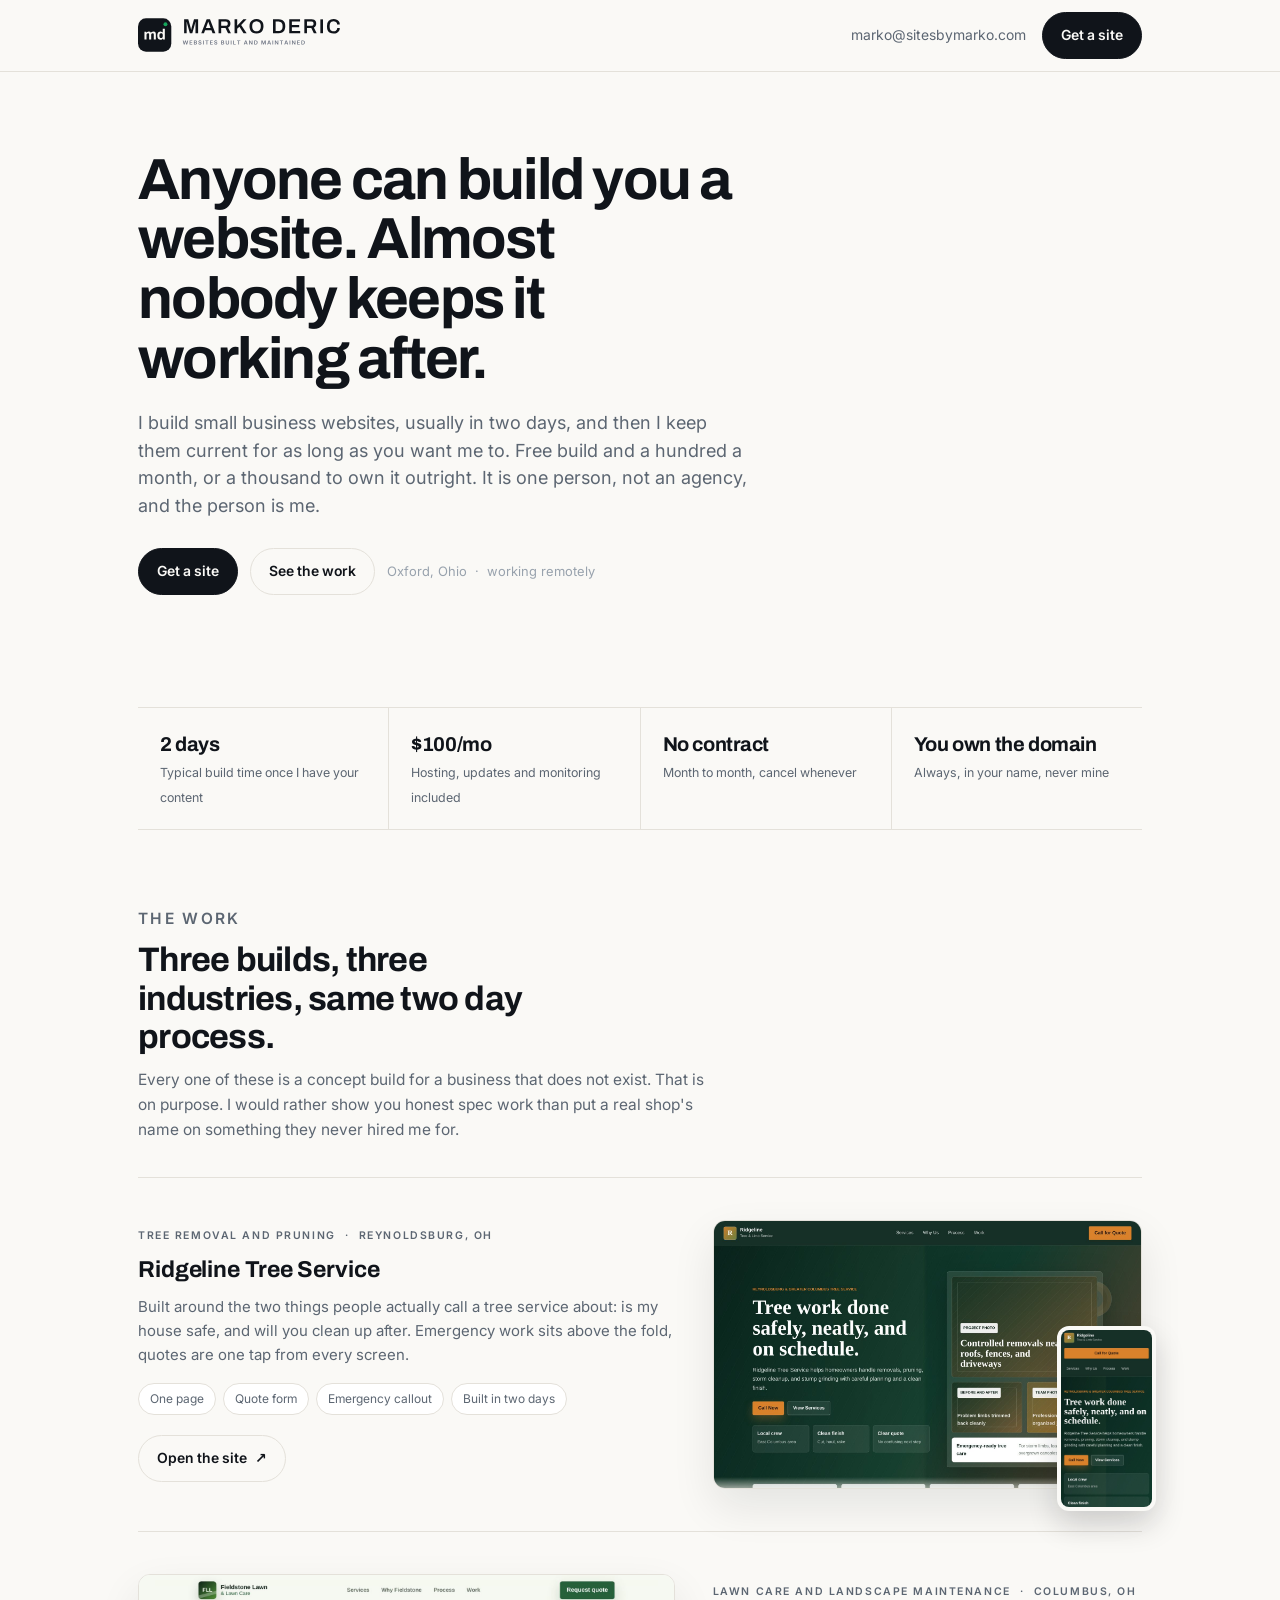
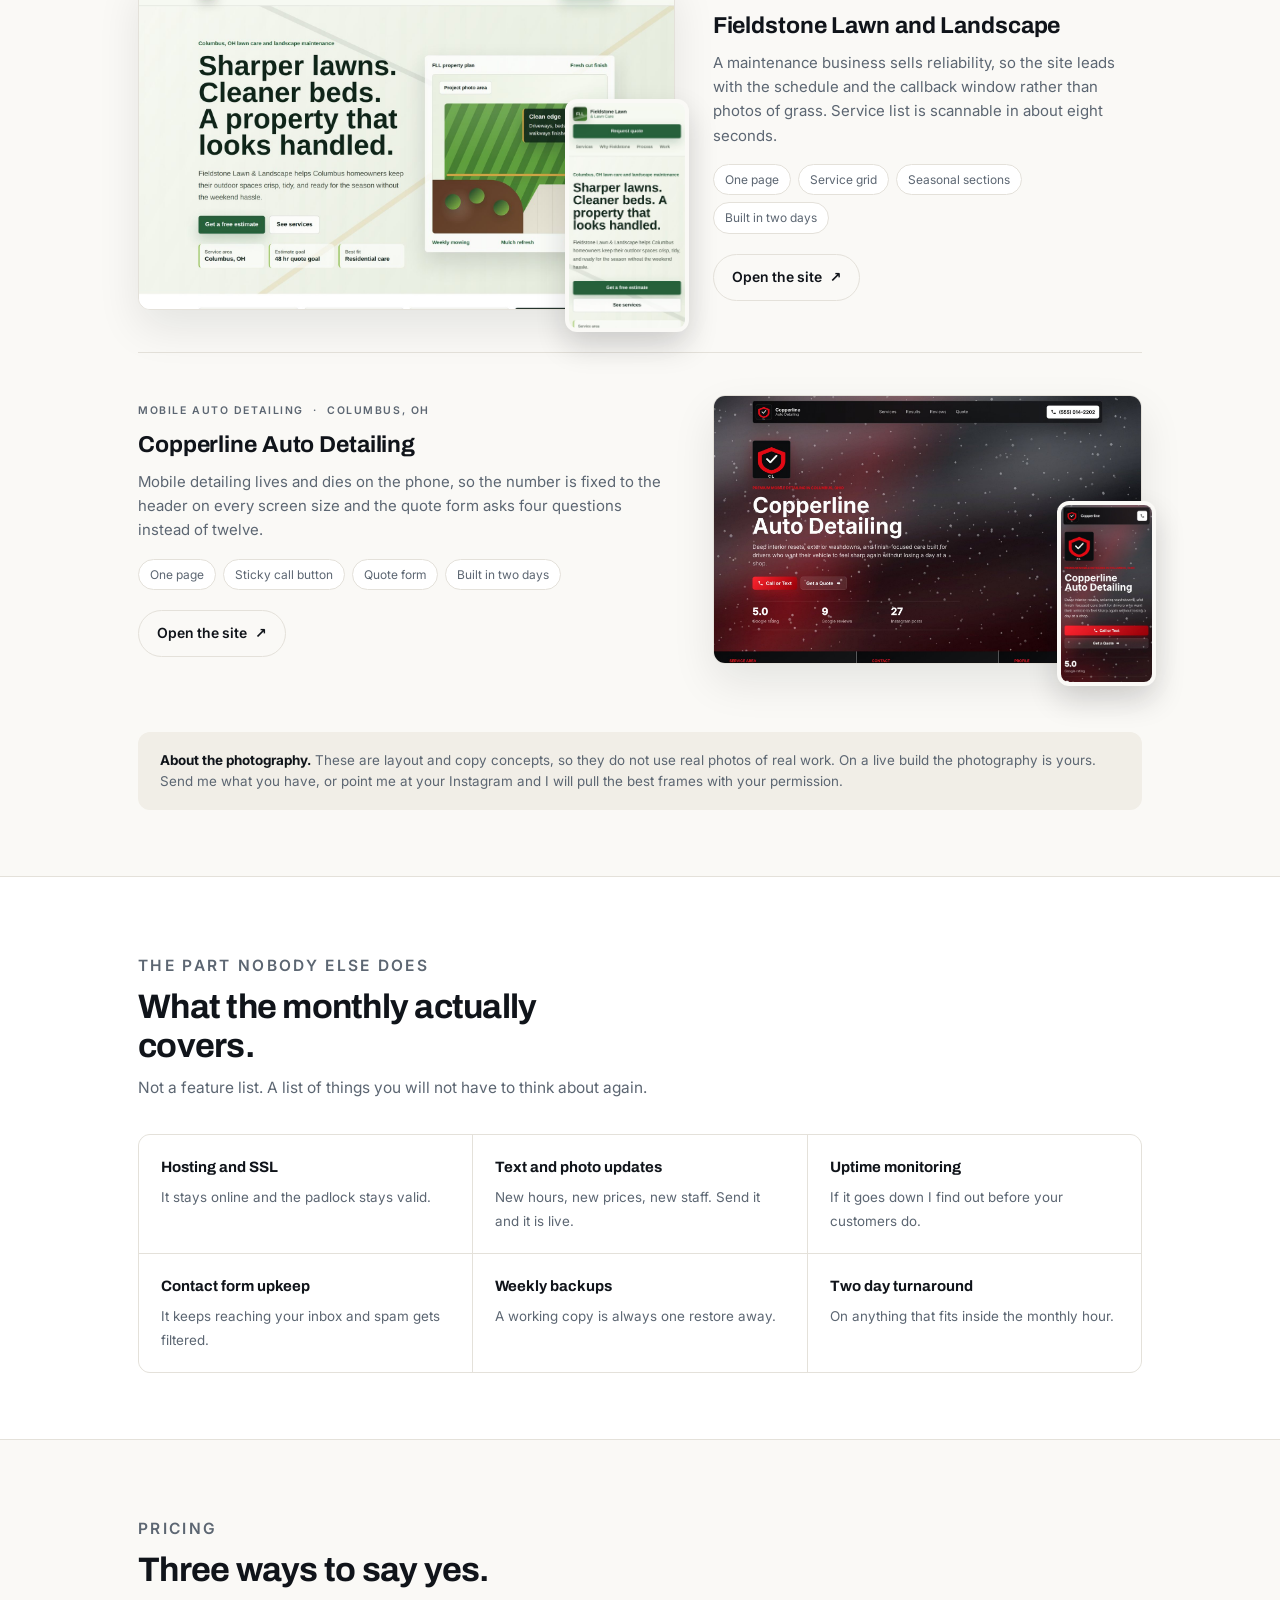
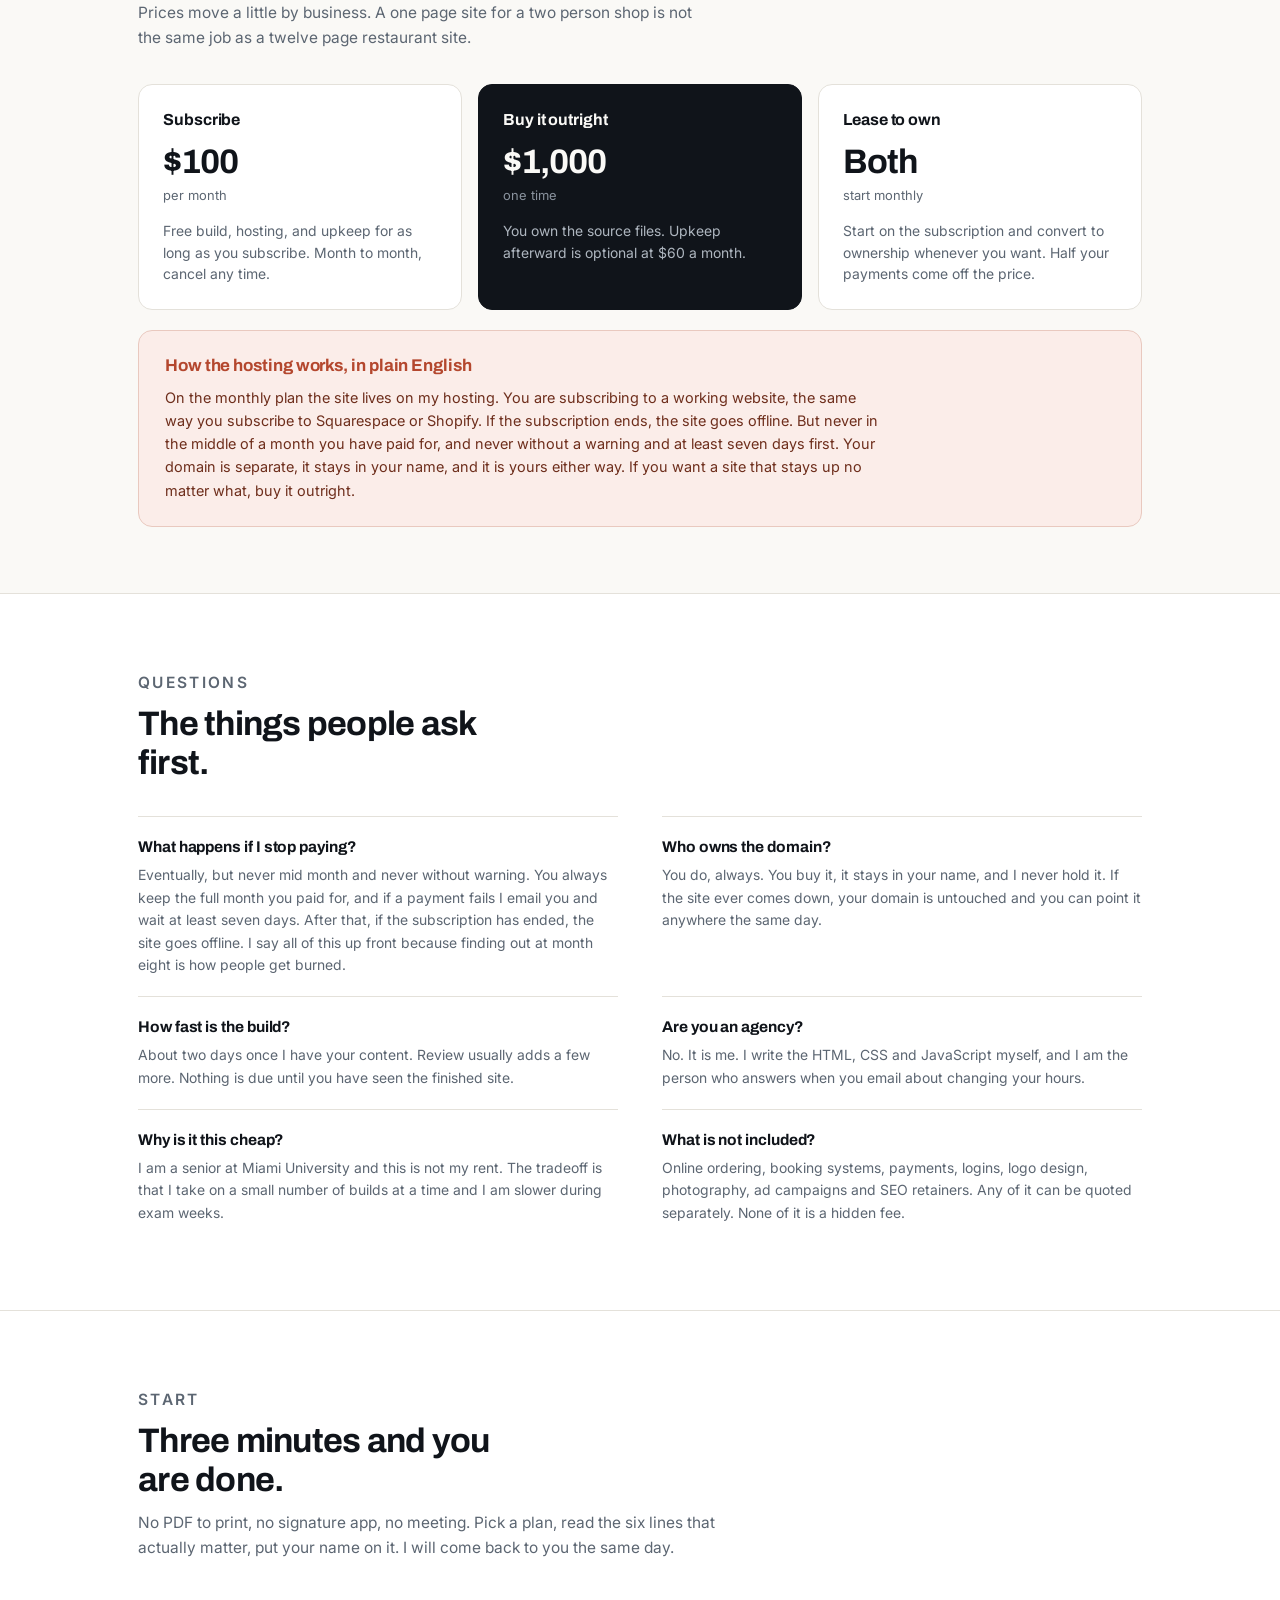
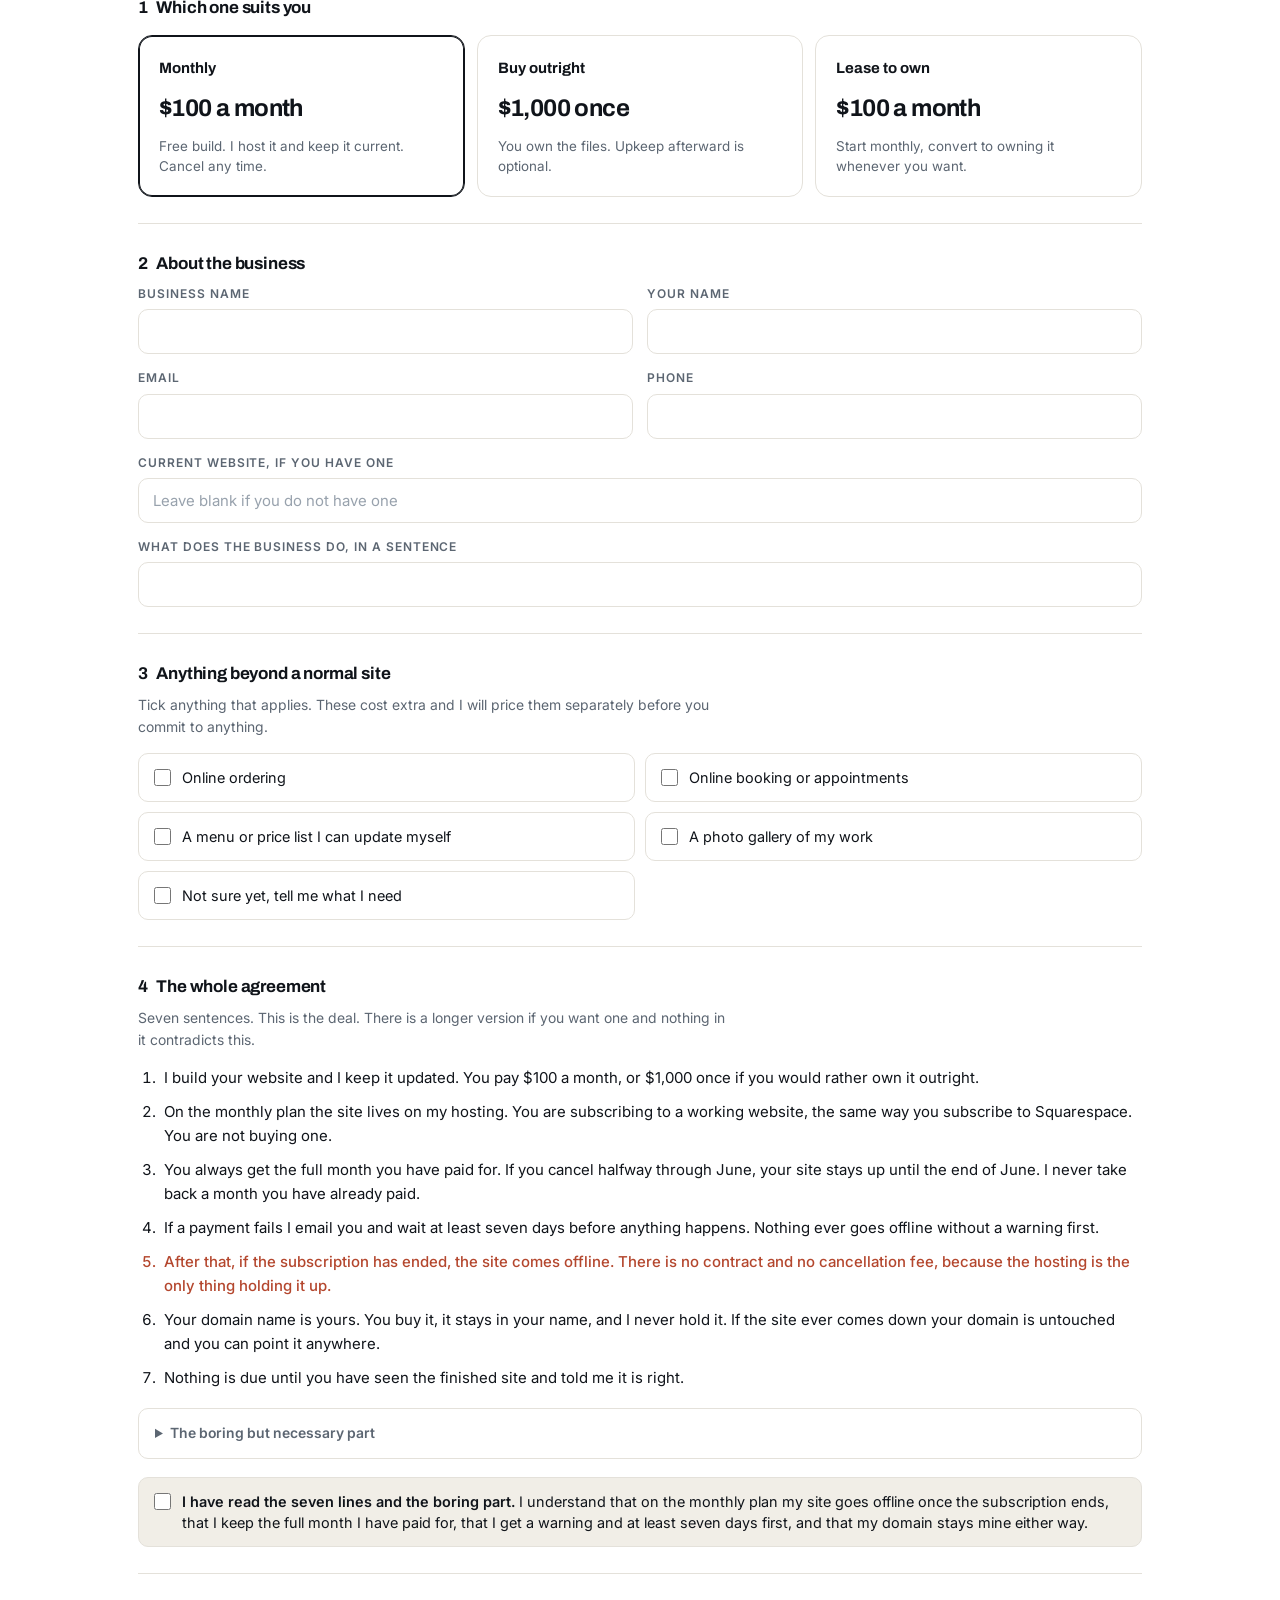
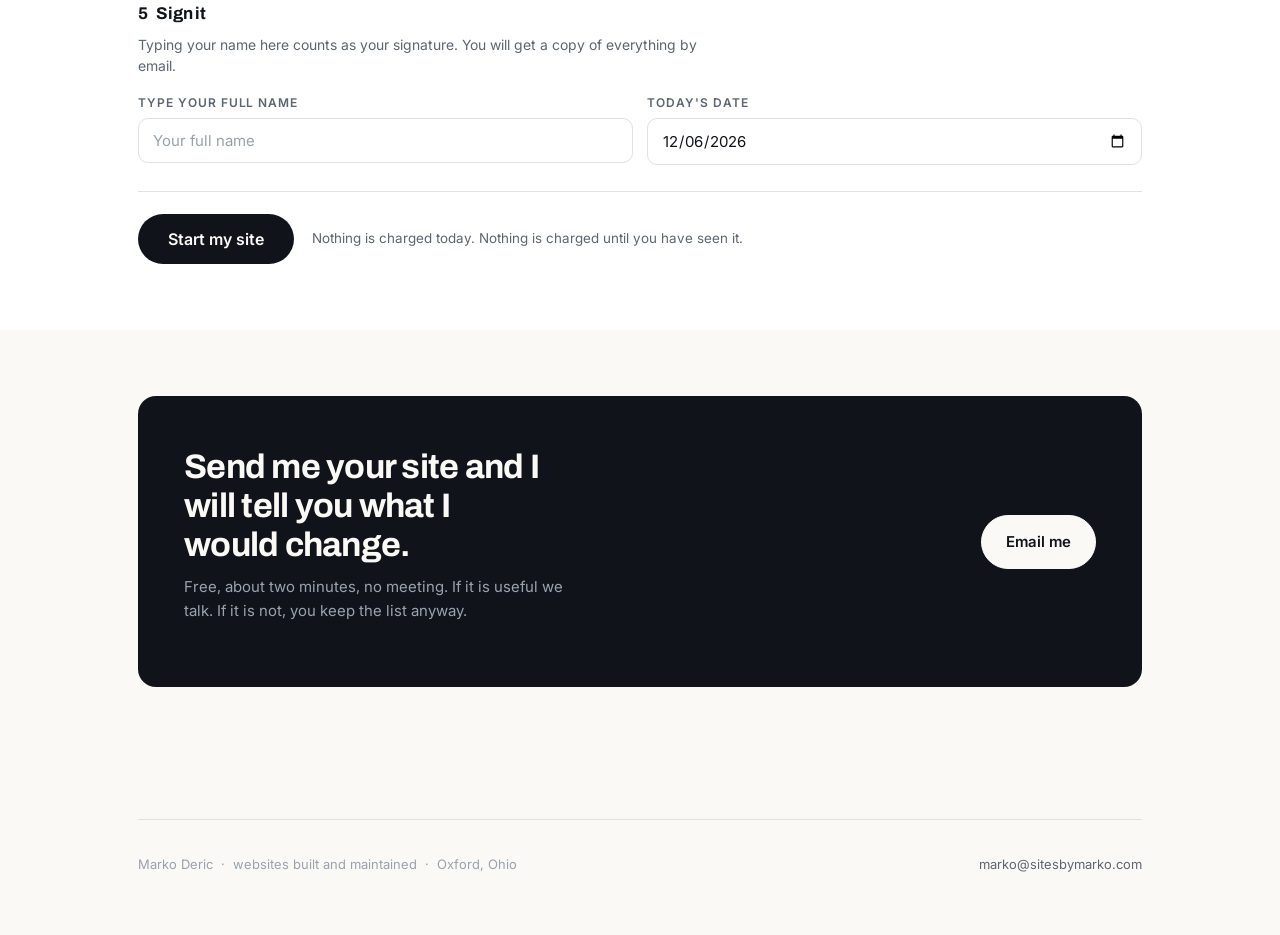
==== index.html @ a56b8050 "Initial commit: site, three portfolio builds, favicon and social tags Co-Authored-By: Claude Fable 5" ====
<!DOCTYPE html>
<html lang="en"><head><meta charset="utf-8"/>
<meta name="viewport" content="width=device-width,initial-scale=1"/>
<title>Marko Deric — small business websites, built and maintained</title>
<meta name="description" content="I build small business websites and then I keep them
current. Free build and $100 a month, or $1,000 to own it outright. Oxford, Ohio."/>
<link rel="canonical" href="https://sitesbymarko.com/"/>
<link rel="icon" href="/assets/favicon.svg" type="image/svg+xml"/>
<link rel="icon" href="/assets/favicon-32.png" type="image/png" sizes="32x32"/>
<link rel="apple-touch-icon" href="/assets/apple-touch-icon.png"/>
<meta property="og:type" content="website"/>
<meta property="og:url" content="https://sitesbymarko.com/"/>
<meta property="og:site_name" content="Marko Deric"/>
<meta property="og:title" content="Marko Deric — small business websites, built and maintained"/>
<meta property="og:description" content="I build small business websites and then I keep them current. Free build and $100 a month, or $1,000 to own it outright. Oxford, Ohio."/>
<meta property="og:image" content="https://sitesbymarko.com/assets/og-image.png"/>
<meta property="og:image:width" content="1200"/>
<meta property="og:image:height" content="630"/>
<meta name="twitter:card" content="summary_large_image"/>
<meta name="twitter:title" content="Marko Deric — small business websites, built and maintained"/>
<meta name="twitter:description" content="I build small business websites and then I keep them current. Free build and $100 a month, or $1,000 to own it outright. Oxford, Ohio."/>
<meta name="twitter:image" content="https://sitesbymarko.com/assets/og-image.png"/>
<style>
@font-face{font-family:'Archivo';font-style:normal;font-weight:400;font-display:block;src:url([data-uri]) format('woff2');}
@font-face{font-family:'Archivo';font-style:normal;font-weight:500;font-display:block;src:url([data-uri]) format('woff2');}
@font-face{font-family:'Archivo';font-style:normal;font-weight:600;font-display:block;src:url([data-uri]) format('woff2');}
@font-face{font-family:'Archivo';font-style:normal;font-weight:700;font-display:block;src:url([data-uri]) format('woff2');}
@font-face{font-family:'InterX';font-style:normal;font-weight:400;font-display:block;src:url([data-uri]) format('woff2');}
@font-face{font-family:'InterX';font-style:normal;font-weight:500;font-display:block;src:url([data-uri]) format('woff2');}
@font-face{font-family:'InterX';font-style:normal;font-weight:600;font-display:block;src:url([data-uri]) format('woff2');}
@font-face{font-family:'InterX';font-style:normal;font-weight:700;font-display:block;src:url([data-uri]) format('woff2');}
@font-face{font-family:'JBMono';font-style:normal;font-weight:400;font-display:block;src:url([data-uri]) format('woff2');}
@font-face{font-family:'JBMono';font-style:normal;font-weight:600;font-display:block;src:url([data-uri]) format('woff2');}

:root{
  --ink:#10141A; --graphite:#232A33; --slate:#5C6672; --mist:#98A2AD;
  --line:#E4E1DA; --sand:#F1EEE7; --paper:#FAF9F6; --white:#FFFFFF;
  --live:#16A75C; --live-tint:#E8F4ED; --live-deep:#0E7A43;
  --flag:#B4472E; --flag-tint:#FBEDE9;
  --r-sm:6px; --r-md:10px; --r-lg:16px;
}
*{box-sizing:border-box;}
html{-webkit-font-smoothing:antialiased;text-rendering:optimizeLegibility;}
body{margin:0;background:var(--paper);color:var(--ink);
  font-family:'InterX',system-ui,sans-serif;font-size:15px;line-height:1.62;
  font-feature-settings:'kern' 1,'liga' 1;}
h1,h2,h3,h4{font-family:'Archivo',system-ui,sans-serif;margin:0;
  letter-spacing:-0.018em;line-height:1.14;font-weight:700;}
h1{font-size:34px;} h2{font-size:22px;letter-spacing:-0.012em;}
h3{font-size:16px;letter-spacing:-0.005em;line-height:1.35;}
p{margin:0 0 12px;}
strong{font-weight:600;}
a{color:var(--ink);}
.mono{font-family:'JBMono',ui-monospace,monospace;font-variant-numeric:tabular-nums;}
.eyebrow{font-size:10.5px;font-weight:600;letter-spacing:.15em;text-transform:uppercase;
  color:var(--slate);margin:0 0 10px;}
.lede{font-size:16.5px;line-height:1.55;color:var(--slate);}
.small{font-size:13px;line-height:1.55;}
.micro{font-size:11.5px;line-height:1.5;color:var(--slate);}
.rule{height:1px;background:var(--line);border:0;margin:0;}
.dot{display:inline-block;width:7px;height:7px;border-radius:50%;background:var(--live);
  vertical-align:middle;}

body{-webkit-font-smoothing:antialiased;}
.wrap{max-width:1060px;margin:0 auto;padding:0 28px;}
header.top{position:sticky;top:0;z-index:20;background:rgba(250,249,246,.88);
  backdrop-filter:blur(10px);border-bottom:1px solid var(--line);}
header.top .wrap{display:flex;align-items:center;justify-content:space-between;
  padding-top:12px;padding-bottom:12px;gap:20px;}
header.top svg{height:44px;width:auto;display:block;}
.top-cta{display:flex;align-items:center;gap:16px;font-size:14px;}
.top-cta a.mail{color:var(--slate);text-decoration:none;}
.btn{display:inline-flex;align-items:center;gap:8px;padding:11px 18px;border-radius:999px;
  font-size:14px;font-weight:600;text-decoration:none;border:1px solid var(--ink);
  background:var(--ink);color:var(--paper);white-space:nowrap;}
.btn-ghost{background:transparent;color:var(--ink);border-color:var(--line);}
.hero{padding:78px 0 56px;}
.hero h1{font-size:clamp(34px,5.4vw,58px);line-height:1.03;letter-spacing:-0.03em;
  max-width:17ch;}
.hero .sub{font-size:18px;line-height:1.55;color:var(--slate);max-width:56ch;margin-top:20px;}
.hero .row{display:flex;gap:12px;margin-top:28px;flex-wrap:wrap;align-items:center;}
.hero .note{font-size:13px;color:var(--mist);}
.strip{display:grid;grid-template-columns:repeat(4,1fr);gap:1px;background:var(--line);
  border-top:1px solid var(--line);border-bottom:1px solid var(--line);margin-top:56px;}
.strip div{background:var(--paper);padding:20px 22px;}
.strip b{display:block;font-family:'Archivo';font-weight:700;font-size:20px;
  letter-spacing:-0.02em;}
.strip span{font-size:12.5px;color:var(--slate);}
section{padding:66px 0;}
.sec-head{margin-bottom:34px;}
.sec-head h2{font-size:clamp(24px,3.4vw,34px);letter-spacing:-0.022em;max-width:20ch;}
.sec-head p{color:var(--slate);max-width:58ch;margin-top:10px;font-size:15.5px;}
.work{display:grid;grid-template-columns:1.25fr 1fr;gap:38px;align-items:center;
  padding:42px 0;border-top:1px solid var(--line);}
.work:nth-child(even) .shots{order:2;}
.shots{position:relative;}
.shot-d{display:block;border:1px solid var(--line);border-radius:12px;overflow:hidden;
  background:var(--white);box-shadow:0 18px 44px rgba(16,20,26,.09);}
.shot-d img{display:block;width:100%;height:auto;}
.shot-m{position:absolute;right:-14px;bottom:-22px;width:23%;border-radius:12px;
  overflow:hidden;border:4px solid var(--paper);box-shadow:0 14px 30px rgba(16,20,26,.16);
  background:var(--white);}
.shot-m img{display:block;width:100%;height:auto;}
.work-body h3{font-size:23px;margin-bottom:10px;}
.work-blurb{color:var(--slate);font-size:15px;}
.tags{list-style:none;padding:0;margin:16px 0 20px;display:flex;flex-wrap:wrap;gap:7px;}
.tags li{font-size:12px;padding:5px 11px;border:1px solid var(--line);border-radius:999px;
  color:var(--slate);background:var(--white);}
.spec-note{margin-top:26px;padding:18px 22px;background:var(--sand);border-radius:12px;
  font-size:13.5px;color:var(--slate);line-height:1.55;}
.spec-note b{color:var(--ink);}
.inc{display:grid;grid-template-columns:repeat(3,1fr);gap:1px;background:var(--line);
  border:1px solid var(--line);border-radius:12px;overflow:hidden;}
.inc div{background:var(--white);padding:20px 22px;}
.inc b{display:block;font-family:'Archivo';font-weight:700;font-size:15px;margin-bottom:5px;}
.inc span{font-size:13.5px;color:var(--slate);line-height:1.5;}
.tiers{display:grid;grid-template-columns:repeat(3,1fr);gap:16px;}
.tier{border:1px solid var(--line);border-radius:14px;padding:24px;background:var(--white);}
.tier.feature{background:var(--ink);border-color:var(--ink);color:var(--paper);}
.tier h3{font-size:16px;margin-bottom:14px;}
.tier.feature h3{color:var(--paper);}
.amt{font-family:'Archivo';font-weight:700;font-size:34px;letter-spacing:-0.03em;
  line-height:1;}
.per{font-size:13px;color:var(--slate);margin:6px 0 14px;}
.tier.feature .per{color:#8A939E;}
.tier p{font-size:14px;color:var(--slate);margin:0;line-height:1.55;}
.tier.feature p{color:#AEB6BF;}
.hostbox{margin-top:20px;border:1px solid #E9C9BF;background:var(--flag-tint);
  border-radius:14px;padding:24px 26px;}
.hostbox h3{color:var(--flag);font-size:17px;margin-bottom:8px;}
.hostbox p{color:#6E2E1C;font-size:14.5px;margin:0;line-height:1.6;max-width:80ch;}
.faq{display:grid;grid-template-columns:1fr 1fr;gap:0 44px;}
.qa{padding:20px 0;border-top:1px solid var(--line);}
.qa h3{font-size:15.5px;margin-bottom:6px;}
.qa p{font-size:14px;color:var(--slate);margin:0;line-height:1.6;}
.cta{background:var(--ink);color:var(--paper);border-radius:18px;padding:52px 46px;
  display:flex;justify-content:space-between;align-items:center;gap:34px;flex-wrap:wrap;}
.cta h2{color:var(--paper);font-size:clamp(24px,3.4vw,34px);letter-spacing:-0.022em;
  max-width:18ch;}
.cta p{color:#9AA3AD;margin-top:10px;max-width:44ch;font-size:15px;}
.cta .btn{background:var(--paper);color:var(--ink);border-color:var(--paper);
  padding:14px 24px;font-size:15px;}
footer{padding:34px 0 60px;color:var(--mist);font-size:13px;
  display:flex;justify-content:space-between;gap:20px;flex-wrap:wrap;
  border-top:1px solid var(--line);margin-top:66px;}
footer a{color:var(--slate);text-decoration:none;}

.signup{max-width:none;}
.fgroup{padding:26px 0;border-top:1px solid var(--line);}
.fgroup:first-child{border-top:0;padding-top:0;}
.flabel{font-family:'Archivo';font-weight:700;font-size:17px;letter-spacing:-0.01em;
  margin-bottom:6px;}
.sublabel{font-size:14px;color:var(--slate);margin-bottom:16px;max-width:66ch;line-height:1.55;}
.plans{display:grid;grid-template-columns:repeat(3,1fr);gap:12px;margin-top:14px;}
.plan input{position:absolute;opacity:0;width:0;height:0;}
.pbox{display:block;border:1px solid var(--line);border-radius:14px;padding:20px;
  background:var(--white);cursor:pointer;height:100%;transition:border-color .12s;}
.plan:hover .pbox{border-color:var(--mist);}
.plan input:checked + .pbox{border-color:var(--ink);box-shadow:inset 0 0 0 1px var(--ink);}
.pname{display:block;font-family:'Archivo';font-weight:700;font-size:15px;margin-bottom:8px;}
.pamt{display:block;font-family:'Archivo';font-weight:700;font-size:24px;
  letter-spacing:-0.025em;margin-bottom:8px;}
.pdesc{display:block;font-size:13.5px;color:var(--slate);line-height:1.5;}
.fgrid{display:grid;grid-template-columns:1fr 1fr;gap:14px;}
.fld{display:block;}
.fld.wide{grid-column:1 / -1;}
.fld span{display:block;font-size:12px;letter-spacing:.08em;text-transform:uppercase;
  font-weight:600;color:var(--slate);margin-bottom:6px;}
.fld input{width:100%;padding:12px 14px;border:1px solid var(--line);border-radius:10px;
  font-family:'InterX';font-size:15px;background:var(--white);color:var(--ink);}
.fld input:focus{outline:2px solid var(--ink);outline-offset:-1px;}
.fld input::placeholder{color:var(--mist);}
.chks{display:grid;grid-template-columns:1fr 1fr;gap:10px;}
.chk{display:flex;gap:11px;align-items:flex-start;padding:13px 15px;border:1px solid var(--line);
  border-radius:10px;background:var(--white);cursor:pointer;font-size:14.5px;line-height:1.45;}
.chk input{margin:2px 0 0;width:17px;height:17px;accent-color:#10141A;flex:0 0 17px;}
.chk:hover{border-color:var(--mist);}
.terms{margin:0 0 18px;padding-left:22px;}
.terms li{font-size:15px;line-height:1.6;color:var(--ink);margin-bottom:10px;padding-left:4px;}
.terms li:nth-child(5){color:var(--flag);font-weight:500;}
.fine{border:1px solid var(--line);border-radius:10px;padding:0;margin-bottom:18px;
  background:var(--white);}
.fine summary{padding:13px 16px;font-size:14px;font-weight:600;cursor:pointer;color:var(--slate);}
.fine summary:hover{color:var(--ink);}
.fine ul{margin:0;padding:0 20px 16px 38px;}
.fine li{font-size:13.5px;line-height:1.55;color:var(--slate);margin-bottom:8px;}
.chk.agree{grid-column:1 / -1;background:var(--sand);border-color:var(--line);
  align-items:flex-start;font-size:14.5px;}
.chk.agree strong{font-weight:600;}
.submit-row{display:flex;align-items:center;gap:18px;flex-wrap:wrap;padding-top:22px;
  border-top:1px solid var(--line);}
.btn.big{padding:15px 30px;font-size:16px;border:0;cursor:pointer;font-family:'InterX';}
.submit-row .note{font-size:13.5px;color:var(--slate);}
.sendfail{display:none;background:var(--flag-tint);border:1px solid #F0D2C9;border-radius:16px;
  padding:26px 28px;}
.sendfail h3{font-size:20px;color:var(--flag);margin-bottom:8px;}
.sendfail p{margin:0;color:#7A3221;font-size:15px;max-width:62ch;line-height:1.6;}
.done{display:none;background:var(--live-tint);border:1px solid #CFE6DA;border-radius:16px;
  padding:34px 32px;}
.done h3{font-size:20px;color:var(--live-deep);margin-bottom:8px;}
.done p{margin:0;color:#2C5541;font-size:15px;max-width:62ch;line-height:1.6;}
@media (max-width:820px){
  .plans,.fgrid,.chks{grid-template-columns:1fr;}
}
@media (max-width:900px){
  .work{grid-template-columns:1fr;gap:30px;}
  .work:nth-child(even) .shots{order:0;}
  .inc,.tiers,.faq{grid-template-columns:1fr;}
  .strip{grid-template-columns:1fr 1fr;}
  .cta{padding:34px 26px;}
  .shot-m{width:26%;right:-6px;}
}
</style></head><body>

<header class="top"><div class="wrap">
  <svg xmlns="http://www.w3.org/2000/svg" viewBox="0 0 343.3 74" width="343.3" height="74"><g transform="translate(0,9.0)"><rect width="56" height="56" rx="13.5" fill="#10141A"/><g transform="translate(9.26,35.59)" fill="#FAF9F6"><g transform="scale(0.250000)"><g transform="translate(0.000,0) scale(0.100000,-0.100000)"><path d="M64 0V526H179L190 454H197Q214 480 237.5 499.0Q261 518 290.5 528.0Q320 538 354 538Q404 538 440.5 518.0Q477 498 497 454H504Q521 480 545.0 499.0Q569 518 600.0 528.0Q631 538 666 538Q716 538 752.5 520.0Q789 502 810.0 461.5Q831 421 831 357V0H692V332Q692 357 686.5 374.5Q681 392 671.0 402.5Q661 413 646.0 418.0Q631 423 614 423Q586 423 564.0 408.0Q542 393 529.5 367.0Q517 341 517 307V0H378V332Q378 357 372.5 374.5Q367 392 357.0 402.5Q347 413 332.5 418.0Q318 423 300 423Q273 423 250.5 408.0Q228 393 215.5 367.0Q203 341 203 307V0Z"/></g><g transform="translate(89.100,0) scale(0.100000,-0.100000)"><path d="M250 -12Q185 -12 137.5 17.5Q90 47 64.0 108.0Q38 169 38 264Q38 359 64.5 419.5Q91 480 137.5 509.0Q184 538 245 538Q279 538 308.5 530.5Q338 523 360.5 507.0Q383 491 399 468H405V723H544V0H430L419 71H412Q386 29 344.0 8.5Q302 -12 250 -12ZM294 102Q333 102 357.5 120.0Q382 138 394.0 172.0Q406 206 406 253V271Q406 306 399.5 335.0Q393 364 379.0 383.5Q365 403 344.0 413.5Q323 424 294 424Q252 424 227.0 407.5Q202 391 191.0 357.5Q180 324 180 274V251Q180 201 191.0 168.0Q202 135 227.0 118.5Q252 102 294 102Z"/></g></g></g><circle cx="46.2" cy="9.8" r="3.3" fill="#16A75C"/></g><g transform="translate(75,34)" fill="#10141A"><g transform="scale(0.340000)"><g transform="translate(0.000,0) scale(0.100000,-0.100000)"><path d="M76 0V686H281L389 304Q395 284 401.0 259.0Q407 234 412.5 211.0Q418 188 421 171H429Q431 186 435.0 208.0Q439 230 444.5 255.5Q450 281 457 305L565 686H768V0H638V347Q638 393 639.0 439.0Q640 485 641.5 518.0Q643 551 643 557H635Q633 548 625.0 518.0Q617 488 608.0 453.0Q599 418 592 393L479 0H359L246 392Q240 413 232.5 442.5Q225 472 217.5 503.0Q210 534 204 557H196Q197 530 198.0 492.5Q199 455 200.0 416.5Q201 378 201 347V0Z"/></g><g transform="translate(91.900,0) scale(0.100000,-0.100000)"><path d="M5 0 272 686H436L704 0H563L508 146H194L139 0ZM235 256H466L397 442Q393 452 387.5 467.5Q382 483 376.0 501.5Q370 520 364.0 539.0Q358 558 353 573H348Q342 553 333.5 527.0Q325 501 317.0 478.0Q309 455 304 442Z"/></g><g transform="translate(170.300,0) scale(0.100000,-0.100000)"><path d="M76 0V686H437Q513 686 563.0 660.0Q613 634 638.0 586.0Q663 538 663 473Q663 406 633.0 354.5Q603 303 545 277L687 0H545L419 255H206V0ZM206 364H427Q477 364 504.0 393.0Q531 422 531 473Q531 506 519.0 528.5Q507 551 484.0 563.0Q461 575 427 575H206Z"/></g><g transform="translate(249.500,0) scale(0.100000,-0.100000)"><path d="M76 0V686H206V368L510 686H669L403 408L674 0H520L315 317L206 221V0Z"/></g><g transform="translate(326.500,0) scale(0.100000,-0.100000)"><path d="M391 -12Q284 -12 206.0 26.5Q128 65 86.5 144.0Q45 223 45 343Q45 464 86.5 542.5Q128 621 206.0 659.5Q284 698 391 698Q499 698 576.5 659.5Q654 621 695.5 542.5Q737 464 737 343Q737 223 695.5 144.0Q654 65 576.5 26.5Q499 -12 391 -12ZM391 98Q443 98 482.5 113.0Q522 128 549.0 157.5Q576 187 590.0 230.5Q604 274 604 331V353Q604 411 590.0 455.0Q576 499 549.0 528.5Q522 558 482.5 573.0Q443 588 391 588Q339 588 299.5 573.0Q260 558 233.0 528.5Q206 499 192.5 455.0Q179 411 179 353V331Q179 274 192.5 230.5Q206 187 233.0 157.5Q260 128 299.5 113.0Q339 98 391 98Z"/></g><g transform="translate(439.700,0) scale(0.100000,-0.100000)"><path d="M76 0V686H351Q455 686 529.0 649.0Q603 612 643.0 536.5Q683 461 683 343Q683 226 643.0 150.0Q603 74 529.0 37.0Q455 0 351 0ZM206 111H351Q399 111 436.0 125.0Q473 139 498.0 166.5Q523 194 536.0 235.5Q549 277 549 332V353Q549 409 536.0 450.5Q523 492 498.0 519.5Q473 547 436.0 561.0Q399 575 351 575H206Z"/></g><g transform="translate(520.000,0) scale(0.100000,-0.100000)"><path d="M76 0V686H611V575H206V406H567V295H206V111H617V0Z"/></g><g transform="translate(594.700,0) scale(0.100000,-0.100000)"><path d="M76 0V686H437Q513 686 563.0 660.0Q613 634 638.0 586.0Q663 538 663 473Q663 406 633.0 354.5Q603 303 545 277L687 0H545L419 255H206V0ZM206 364H427Q477 364 504.0 393.0Q531 422 531 473Q531 506 519.0 528.5Q507 551 484.0 563.0Q461 575 427 575H206Z"/></g><g transform="translate(673.900,0) scale(0.100000,-0.100000)"><path d="M76 0V686H206V0Z"/></g><g transform="translate(709.600,0) scale(0.100000,-0.100000)"><path d="M378 -12Q273 -12 198.5 25.0Q124 62 84.5 140.5Q45 219 45 343Q45 524 133.0 611.0Q221 698 378 698Q463 698 531.5 669.0Q600 640 640.5 581.5Q681 523 681 433H548Q548 483 526.5 517.5Q505 552 467.0 570.0Q429 588 380 588Q312 588 267.0 561.5Q222 535 200.5 483.0Q179 431 179 354V332Q179 254 200.5 202.0Q222 150 266.5 124.0Q311 98 380 98Q432 98 471.0 115.5Q510 133 531.5 167.5Q553 202 553 252H681Q681 162 641.0 103.5Q601 45 532.5 16.5Q464 -12 378 -12Z"/></g></g></g><g transform="translate(75,53)" fill="#6B7280"><g transform="scale(0.095000)"><g transform="translate(0.000,0) scale(0.048828,-0.048828)"><path d="M448 0 46 1490H332L526 696Q546 610 563.5 516.0Q581 422 598.0 327.0Q615 232 630 141H586Q603 232 620.0 327.0Q637 422 656.0 516.0Q675 610 696 696L899 1490H1182L1383 696Q1404 610 1423.0 516.0Q1442 422 1459.5 327.0Q1477 232 1494 141H1448Q1465 232 1481.0 327.0Q1497 422 1515.5 516.0Q1534 610 1553 696L1747 1490H2035L1631 0H1326L1108 827Q1079 940 1056.0 1071.5Q1033 1203 1007 1352H1072Q1044 1208 1023.5 1078.5Q1003 949 972 827L754 0Z"/></g><g transform="translate(117.062,0) scale(0.048828,-0.048828)"><path d="M147 0V1490H1122V1265H414V864H1070V642H414V225H1126V0Z"/></g><g transform="translate(193.012,0) scale(0.048828,-0.048828)"><path d="M147 0V1490H718Q879 1490 986.0 1439.5Q1093 1389 1146.5 1301.5Q1200 1214 1200 1103Q1200 1013 1165.5 948.5Q1131 884 1072.5 843.5Q1014 803 940 785V771Q1021 767 1093.5 723.0Q1166 679 1212.0 599.0Q1258 519 1258 407Q1258 291 1202.0 198.5Q1146 106 1033.0 53.0Q920 0 748 0ZM413 222H708Q854 222 920.5 279.0Q987 336 987 426Q987 494 954.0 547.0Q921 600 860.5 630.5Q800 661 716 661H413ZM413 855H687Q758 855 814.0 881.0Q870 907 902.0 955.0Q934 1003 934 1069Q934 1156 872.5 1212.5Q811 1269 692 1269H413Z"/></g><g transform="translate(274.234,0) scale(0.048828,-0.048828)"><path d="M672 -23Q498 -23 369.5 31.5Q241 86 169.5 190.5Q98 295 93 444H355Q361 364 403.0 311.0Q445 258 514.5 231.5Q584 205 670 205Q759 205 826.5 231.5Q894 258 932.5 306.5Q971 355 971 419Q971 477 938.0 515.0Q905 553 844.0 579.5Q783 606 700 627L532 670Q342 718 237.0 815.5Q132 913 132 1071Q132 1203 203.0 1302.0Q274 1401 397.0 1455.5Q520 1510 677 1510Q837 1510 957.0 1455.0Q1077 1400 1144.5 1302.0Q1212 1204 1215 1077H957Q947 1175 871.0 1229.5Q795 1284 673 1284Q590 1284 528.5 1258.5Q467 1233 434.5 1188.5Q402 1144 402 1087Q402 1025 439.0 985.5Q476 946 534.5 922.0Q593 898 657 882L798 846Q884 826 963.0 792.0Q1042 758 1104.0 707.5Q1166 657 1201.5 586.0Q1237 515 1237 420Q1237 288 1170.0 188.0Q1103 88 976.5 32.5Q850 -23 672 -23Z"/></g><g transform="translate(354.676,0) scale(0.048828,-0.048828)"><path d="M414 1490V0H147V1490Z"/></g><g transform="translate(397.520,0) scale(0.048828,-0.048828)"><path d="M79 1265V1490H1266V1265H806V0H540V1265Z"/></g><g transform="translate(478.693,0) scale(0.048828,-0.048828)"><path d="M147 0V1490H1122V1265H414V864H1070V642H414V225H1126V0Z"/></g><g transform="translate(554.643,0) scale(0.048828,-0.048828)"><path d="M672 -23Q498 -23 369.5 31.5Q241 86 169.5 190.5Q98 295 93 444H355Q361 364 403.0 311.0Q445 258 514.5 231.5Q584 205 670 205Q759 205 826.5 231.5Q894 258 932.5 306.5Q971 355 971 419Q971 477 938.0 515.0Q905 553 844.0 579.5Q783 606 700 627L532 670Q342 718 237.0 815.5Q132 913 132 1071Q132 1203 203.0 1302.0Q274 1401 397.0 1455.5Q520 1510 677 1510Q837 1510 957.0 1455.0Q1077 1400 1144.5 1302.0Q1212 1204 1215 1077H957Q947 1175 871.0 1229.5Q795 1284 673 1284Q590 1284 528.5 1258.5Q467 1233 434.5 1188.5Q402 1144 402 1087Q402 1025 439.0 985.5Q476 946 534.5 922.0Q593 898 657 882L798 846Q884 826 963.0 792.0Q1042 758 1104.0 707.5Q1166 657 1201.5 586.0Q1237 515 1237 420Q1237 288 1170.0 188.0Q1103 88 976.5 32.5Q850 -23 672 -23Z"/></g><g transform="translate(675.486,0) scale(0.048828,-0.048828)"><path d="M147 0V1490H718Q879 1490 986.0 1439.5Q1093 1389 1146.5 1301.5Q1200 1214 1200 1103Q1200 1013 1165.5 948.5Q1131 884 1072.5 843.5Q1014 803 940 785V771Q1021 767 1093.5 723.0Q1166 679 1212.0 599.0Q1258 519 1258 407Q1258 291 1202.0 198.5Q1146 106 1033.0 53.0Q920 0 748 0ZM413 222H708Q854 222 920.5 279.0Q987 336 987 426Q987 494 954.0 547.0Q921 600 860.5 630.5Q800 661 716 661H413ZM413 855H687Q758 855 814.0 881.0Q870 907 902.0 955.0Q934 1003 934 1069Q934 1156 872.5 1212.5Q811 1269 692 1269H413Z"/></g><g transform="translate(756.709,0) scale(0.048828,-0.048828)"><path d="M750 -22Q569 -22 432.5 46.5Q296 115 221.0 236.5Q146 358 146 517V1490H413V539Q413 445 454.5 372.5Q496 300 571.5 258.0Q647 216 750 216Q854 216 929.5 258.0Q1005 300 1046.5 372.5Q1088 445 1088 539V1490H1354V517Q1354 358 1278.5 236.5Q1203 115 1067.5 46.5Q932 -22 750 -22Z"/></g><g transform="translate(845.451,0) scale(0.048828,-0.048828)"><path d="M414 1490V0H147V1490Z"/></g><g transform="translate(888.295,0) scale(0.048828,-0.048828)"><path d="M147 0V1490H414V225H1076V0Z"/></g><g transform="translate(960.143,0) scale(0.048828,-0.048828)"><path d="M79 1265V1490H1266V1265H806V0H540V1265Z"/></g><g transform="translate(1081.719,0) scale(0.048828,-0.048828)"><path d="M46 0 567 1490H906L1437 0H1144L880 775Q841 895 799.0 1045.0Q757 1195 705 1389H763Q713 1194 672.0 1043.0Q631 892 594 775L337 0ZM350 368V583H1132V368Z"/></g><g transform="translate(1169.631,0) scale(0.048828,-0.048828)"><path d="M147 0V1490H447L963 668Q994 619 1030.0 555.5Q1066 492 1104.5 414.0Q1143 336 1181 243L1151 236Q1144 318 1139.0 405.5Q1134 493 1131.5 572.5Q1129 652 1129 705V1490H1399V0H1098L632 740Q591 807 551.5 876.0Q512 945 466.5 1032.0Q421 1119 358 1239L396 1244Q402 1135 407.0 1037.5Q412 940 415.0 864.0Q418 788 418 741V0Z"/></g><g transform="translate(1260.619,0) scale(0.048828,-0.048828)"><path d="M651 0H274V231H637Q794 231 899.0 288.5Q1004 346 1056.5 461.0Q1109 576 1109 747Q1109 917 1056.5 1030.5Q1004 1144 901.0 1201.5Q798 1259 645 1259H267V1490H661Q883 1490 1042.5 1400.5Q1202 1311 1287.5 1144.5Q1373 978 1373 747Q1373 514 1287.5 347.0Q1202 180 1040.0 90.0Q878 0 651 0ZM414 1490V0H147V1490Z"/></g><g transform="translate(1388.445,0) scale(0.048828,-0.048828)"><path d="M147 0V1490H547L831 719Q845 676 864.0 609.5Q883 543 902.5 466.5Q922 390 939.5 317.0Q957 244 969 189H914Q926 242 943.5 314.5Q961 387 980.5 464.0Q1000 541 1018.5 608.5Q1037 676 1052 719L1332 1490H1733V0H1467V753Q1467 801 1468.0 868.5Q1469 936 1471.0 1013.5Q1473 1091 1475.0 1170.0Q1477 1249 1478 1319H1498Q1478 1241 1454.5 1159.0Q1431 1077 1408.0 1000.0Q1385 923 1364.5 859.0Q1344 795 1329 753L1053 0H827L547 753Q532 795 512.0 858.0Q492 921 468.5 997.5Q445 1074 421.0 1156.5Q397 1239 374 1319H398Q399 1253 401.0 1175.0Q403 1097 404.5 1019.0Q406 941 407.5 872.0Q409 803 409 753V0Z"/></g><g transform="translate(1495.742,0) scale(0.048828,-0.048828)"><path d="M46 0 567 1490H906L1437 0H1144L880 775Q841 895 799.0 1045.0Q757 1195 705 1389H763Q713 1194 672.0 1043.0Q631 892 594 775L337 0ZM350 368V583H1132V368Z"/></g><g transform="translate(1583.654,0) scale(0.048828,-0.048828)"><path d="M414 1490V0H147V1490Z"/></g><g transform="translate(1626.498,0) scale(0.048828,-0.048828)"><path d="M147 0V1490H447L963 668Q994 619 1030.0 555.5Q1066 492 1104.5 414.0Q1143 336 1181 243L1151 236Q1144 318 1139.0 405.5Q1134 493 1131.5 572.5Q1129 652 1129 705V1490H1399V0H1098L632 740Q591 807 551.5 876.0Q512 945 466.5 1032.0Q421 1119 358 1239L396 1244Q402 1135 407.0 1037.5Q412 940 415.0 864.0Q418 788 418 741V0Z"/></g><g transform="translate(1717.486,0) scale(0.048828,-0.048828)"><path d="M79 1265V1490H1266V1265H806V0H540V1265Z"/></g><g transform="translate(1798.660,0) scale(0.048828,-0.048828)"><path d="M46 0 567 1490H906L1437 0H1144L880 775Q841 895 799.0 1045.0Q757 1195 705 1389H763Q713 1194 672.0 1043.0Q631 892 594 775L337 0ZM350 368V583H1132V368Z"/></g><g transform="translate(1886.572,0) scale(0.048828,-0.048828)"><path d="M414 1490V0H147V1490Z"/></g><g transform="translate(1929.416,0) scale(0.048828,-0.048828)"><path d="M147 0V1490H447L963 668Q994 619 1030.0 555.5Q1066 492 1104.5 414.0Q1143 336 1181 243L1151 236Q1144 318 1139.0 405.5Q1134 493 1131.5 572.5Q1129 652 1129 705V1490H1399V0H1098L632 740Q591 807 551.5 876.0Q512 945 466.5 1032.0Q421 1119 358 1239L396 1244Q402 1135 407.0 1037.5Q412 940 415.0 864.0Q418 788 418 741V0Z"/></g><g transform="translate(2020.404,0) scale(0.048828,-0.048828)"><path d="M147 0V1490H1122V1265H414V864H1070V642H414V225H1126V0Z"/></g><g transform="translate(2096.354,0) scale(0.048828,-0.048828)"><path d="M651 0H274V231H637Q794 231 899.0 288.5Q1004 346 1056.5 461.0Q1109 576 1109 747Q1109 917 1056.5 1030.5Q1004 1144 901.0 1201.5Q798 1259 645 1259H267V1490H661Q883 1490 1042.5 1400.5Q1202 1311 1287.5 1144.5Q1373 978 1373 747Q1373 514 1287.5 347.0Q1202 180 1040.0 90.0Q878 0 651 0ZM414 1490V0H147V1490Z"/></g></g></g></svg>
  <div class="top-cta">
    <a class="mail" href="mailto:marko@sitesbymarko.com">marko@sitesbymarko.com</a>
    <a class="btn" href="#start">Get a site</a>
  </div>
</div></header>

<div class="wrap">
  <div class="hero">
    <h1>Anyone can build you a website. Almost nobody keeps it working after.</h1>
    <p class="sub">I build small business websites, usually in two days, and then I keep them
    current for as long as you want me to. Free build and a hundred a month, or a thousand to
    own it outright. It is one person, not an agency, and the person is me.</p>
    <div class="row">
      <a class="btn" href="#start">Get a site</a>
      <a class="btn btn-ghost" href="#work">See the work</a>
      <span class="note">Oxford, Ohio &nbsp;·&nbsp; working remotely</span>
    </div>
  </div>
</div>

<div class="wrap"><div class="strip">
  <div><b>2 days</b><span>Typical build time once I have your content</span></div>
  <div><b>$100/mo</b><span>Hosting, updates and monitoring included</span></div>
  <div><b>No contract</b><span>Month to month, cancel whenever</span></div>
  <div><b>You own the domain</b><span>Always, in your name, never mine</span></div>
</div></div>

<section id="work"><div class="wrap">
  <div class="sec-head">
    <p class="eyebrow">The work</p>
    <h2>Three builds, three industries, same two day process.</h2>
    <p>Every one of these is a concept build for a business that does not exist. That is on
    purpose. I would rather show you honest spec work than put a real shop's name on something
    they never hired me for.</p>
  </div>
  
        <article class="work">
          <div class="shots">
            <a class="shot-d" href="ridgeline/index.html" target="_blank" rel="noreferrer">
              <img src="assets/ridgeline-desktop.jpg" alt="Ridgeline Tree Service homepage on desktop" loading="lazy"/>
            </a>
            <div class="shot-m">
              <img src="assets/ridgeline-mobile.jpg" alt="Ridgeline Tree Service homepage on a phone" loading="lazy"/>
            </div>
          </div>
          <div class="work-body">
            <p class="eyebrow">Tree removal and pruning &nbsp;·&nbsp; Reynoldsburg, OH</p>
            <h3>Ridgeline Tree Service</h3>
            <p class="work-blurb">Built around the two things people actually call a tree service about: is my house safe, and will you clean up after. Emergency work sits above the fold, quotes are one tap from every screen.</p>
            <ul class="tags"><li>One page</li><li>Quote form</li><li>Emergency callout</li><li>Built in two days</li></ul>
            <a class="btn btn-ghost" href="ridgeline/index.html" target="_blank" rel="noreferrer">
              Open the site <span aria-hidden="true">&#8599;</span></a>
          </div>
        </article>
        <article class="work">
          <div class="shots">
            <a class="shot-d" href="fieldstone/index.html" target="_blank" rel="noreferrer">
              <img src="assets/fieldstone-desktop.jpg" alt="Fieldstone Lawn and Landscape homepage on desktop" loading="lazy"/>
            </a>
            <div class="shot-m">
              <img src="assets/fieldstone-mobile.jpg" alt="Fieldstone Lawn and Landscape homepage on a phone" loading="lazy"/>
            </div>
          </div>
          <div class="work-body">
            <p class="eyebrow">Lawn care and landscape maintenance &nbsp;·&nbsp; Columbus, OH</p>
            <h3>Fieldstone Lawn and Landscape</h3>
            <p class="work-blurb">A maintenance business sells reliability, so the site leads with the schedule and the callback window rather than photos of grass. Service list is scannable in about eight seconds.</p>
            <ul class="tags"><li>One page</li><li>Service grid</li><li>Seasonal sections</li><li>Built in two days</li></ul>
            <a class="btn btn-ghost" href="fieldstone/index.html" target="_blank" rel="noreferrer">
              Open the site <span aria-hidden="true">&#8599;</span></a>
          </div>
        </article>
        <article class="work">
          <div class="shots">
            <a class="shot-d" href="copperline/index.html" target="_blank" rel="noreferrer">
              <img src="assets/copperline-desktop.jpg" alt="Copperline Auto Detailing homepage on desktop" loading="lazy"/>
            </a>
            <div class="shot-m">
              <img src="assets/copperline-mobile.jpg" alt="Copperline Auto Detailing homepage on a phone" loading="lazy"/>
            </div>
          </div>
          <div class="work-body">
            <p class="eyebrow">Mobile auto detailing &nbsp;·&nbsp; Columbus, OH</p>
            <h3>Copperline Auto Detailing</h3>
            <p class="work-blurb">Mobile detailing lives and dies on the phone, so the number is fixed to the header on every screen size and the quote form asks four questions instead of twelve.</p>
            <ul class="tags"><li>One page</li><li>Sticky call button</li><li>Quote form</li><li>Built in two days</li></ul>
            <a class="btn btn-ghost" href="copperline/index.html" target="_blank" rel="noreferrer">
              Open the site <span aria-hidden="true">&#8599;</span></a>
          </div>
        </article>
  <div class="spec-note"><b>About the photography.</b> These are layout and copy concepts, so
  they do not use real photos of real work. On a live build the photography is yours. Send me
  what you have, or point me at your Instagram and I will pull the best frames with your
  permission.</div>
</div></section>

<section style="background:var(--white);border-top:1px solid var(--line);border-bottom:1px solid var(--line)">
<div class="wrap">
  <div class="sec-head">
    <p class="eyebrow">The part nobody else does</p>
    <h2>What the monthly actually covers.</h2>
    <p>Not a feature list. A list of things you will not have to think about again.</p>
  </div>
  <div class="inc"><div><b>Hosting and SSL</b><span>It stays online and the padlock stays valid.</span></div><div><b>Text and photo updates</b><span>New hours, new prices, new staff. Send it and it is live.</span></div><div><b>Uptime monitoring</b><span>If it goes down I find out before your customers do.</span></div><div><b>Contact form upkeep</b><span>It keeps reaching your inbox and spam gets filtered.</span></div><div><b>Weekly backups</b><span>A working copy is always one restore away.</span></div><div><b>Two day turnaround</b><span>On anything that fits inside the monthly hour.</span></div></div>
</div></section>

<section id="pricing"><div class="wrap">
  <div class="sec-head">
    <p class="eyebrow">Pricing</p>
    <h2>Three ways to say yes.</h2>
    <p>Prices move a little by business. A one page site for a two person shop is not the same
    job as a twelve page restaurant site.</p>
  </div>
  <div class="tiers"><div class="tier">
              <h3>Subscribe</h3>
              <div class="amt">$100</div><div class="per">per month</div>
              <p>Free build, hosting, and upkeep for as long as you subscribe. Month to month, cancel any time.</p></div><div class="tier feature">
              <h3>Buy it outright</h3>
              <div class="amt">$1,000</div><div class="per">one time</div>
              <p>You own the source files. Upkeep afterward is optional at $60 a month.</p></div><div class="tier">
              <h3>Lease to own</h3>
              <div class="amt">Both</div><div class="per">start monthly</div>
              <p>Start on the subscription and convert to ownership whenever you want. Half your payments come off the price.</p></div></div>
  <div class="hostbox">
    <h3>How the hosting works, in plain English</h3>
    <p>On the monthly plan the site lives on my hosting. You are subscribing to a working
    website, the same way you subscribe to Squarespace or Shopify. If the subscription ends, the
    site goes offline. But never in the middle of a month you have paid for, and never without a
    warning and at least seven days first. Your domain is separate, it stays in your name, and it
    is yours either way. If you want a site that stays up no matter what, buy it outright.</p>
  </div>
</div></section>

<section style="background:var(--white);border-top:1px solid var(--line)"><div class="wrap">
  <div class="sec-head"><p class="eyebrow">Questions</p><h2>The things people ask first.</h2></div>
  <div class="faq"><div class='qa'><h3>What happens if I stop paying?</h3><p>Eventually, but never mid month and never without warning. You always keep the full month you paid for, and if a payment fails I email you and wait at least seven days. After that, if the subscription has ended, the site goes offline. I say all of this up front because finding out at month eight is how people get burned.</p></div><div class='qa'><h3>Who owns the domain?</h3><p>You do, always. You buy it, it stays in your name, and I never hold it. If the site ever comes down, your domain is untouched and you can point it anywhere the same day.</p></div><div class='qa'><h3>How fast is the build?</h3><p>About two days once I have your content. Review usually adds a few more. Nothing is due until you have seen the finished site.</p></div><div class='qa'><h3>Are you an agency?</h3><p>No. It is me. I write the HTML, CSS and JavaScript myself, and I am the person who answers when you email about changing your hours.</p></div><div class='qa'><h3>Why is it this cheap?</h3><p>I am a senior at Miami University and this is not my rent. The tradeoff is that I take on a small number of builds at a time and I am slower during exam weeks.</p></div><div class='qa'><h3>What is not included?</h3><p>Online ordering, booking systems, payments, logins, logo design, photography, ad campaigns and SEO retainers. Any of it can be quoted separately. None of it is a hidden fee.</p></div></div>
</div></section>

<section id="start" style="background:var(--white);border-top:1px solid var(--line)">
<div class="wrap">
  <div class="sec-head">
    <p class="eyebrow">Start</p>
    <h2>Three minutes and you are done.</h2>
    <p>No PDF to print, no signature app, no meeting. Pick a plan, read the six lines that
    actually matter, put your name on it. I will come back to you the same day.</p>
  </div>

  <form class="signup" id="signup" method="POST" action="https://formspree.io/f/xojgzgrb">
    <div class="fgroup">
      <div class="flabel">1 &nbsp; Which one suits you</div>
      <div class="plans"><label class="plan rec"><input type="radio" name="plan" value="monthly" checked/><span class="pbox"><span class="pname">Monthly</span><span class="pamt">$100 a month</span><span class="pdesc">Free build. I host it and keep it current. Cancel any time.</span></span></label><label class="plan"><input type="radio" name="plan" value="outright"/><span class="pbox"><span class="pname">Buy outright</span><span class="pamt">$1,000 once</span><span class="pdesc">You own the files. Upkeep afterward is optional.</span></span></label><label class="plan"><input type="radio" name="plan" value="lease"/><span class="pbox"><span class="pname">Lease to own</span><span class="pamt">$100 a month</span><span class="pdesc">Start monthly, convert to owning it whenever you want.</span></span></label></div>
    </div>

    <div class="fgroup">
      <div class="flabel">2 &nbsp; About the business</div>
      <div class="fgrid">
        <label class="fld"><span>Business name</span><input name="business" required/></label>
        <label class="fld"><span>Your name</span><input name="name" required/></label>
        <label class="fld"><span>Email</span><input name="email" type="email" required/></label>
        <label class="fld"><span>Phone</span><input name="phone" type="tel" required/></label>
        <label class="fld wide"><span>Current website, if you have one</span>
          <input name="current" placeholder="Leave blank if you do not have one"/></label>
        <label class="fld wide"><span>What does the business do, in a sentence</span>
          <input name="what" required/></label>
      </div>
    </div>

    <div class="fgroup">
      <div class="flabel">3 &nbsp; Anything beyond a normal site</div>
      <div class="sublabel">Tick anything that applies. These cost extra and I will price them
      separately before you commit to anything.</div>
      <div class="chks"><label class="chk"><input type="checkbox" name="needs" value="ordering"/><span>Online ordering</span></label><label class="chk"><input type="checkbox" name="needs" value="booking"/><span>Online booking or appointments</span></label><label class="chk"><input type="checkbox" name="needs" value="menu"/><span>A menu or price list I can update myself</span></label><label class="chk"><input type="checkbox" name="needs" value="gallery"/><span>A photo gallery of my work</span></label><label class="chk"><input type="checkbox" name="needs" value="unsure"/><span>Not sure yet, tell me what I need</span></label></div>
    </div>

    <div class="fgroup">
      <div class="flabel">4 &nbsp; The whole agreement</div>
      <div class="sublabel">Seven sentences. This is the deal. There is a longer version if you
      want one and nothing in it contradicts this.</div>
      <ol class="terms"><li>I build your website and I keep it updated. You pay $100 a month, or $1,000 once if you would rather own it outright.</li><li>On the monthly plan the site lives on my hosting. You are subscribing to a working website, the same way you subscribe to Squarespace. You are not buying one.</li><li>You always get the full month you have paid for. If you cancel halfway through June, your site stays up until the end of June. I never take back a month you have already paid.</li><li>If a payment fails I email you and wait at least seven days before anything happens. Nothing ever goes offline without a warning first.</li><li>After that, if the subscription has ended, the site comes offline. There is no contract and no cancellation fee, because the hosting is the only thing holding it up.</li><li>Your domain name is yours. You buy it, it stays in your name, and I never hold it. If the site ever comes down your domain is untouched and you can point it anywhere.</li><li>Nothing is due until you have seen the finished site and told me it is right.</li></ol>
      <details class="fine"><summary>The boring but necessary part</summary>
        <ul><li>I do not guarantee any search ranking, any amount of traffic, or any number of customers. Nobody who tells you otherwise is being straight with you.</li><li>You confirm you have the right to use any logo, photos or text you send me.</li><li>If something goes wrong and it is my fault, what I owe you is capped at what you paid me in the previous three months.</li><li>I may show the finished site in my portfolio unless you tell me not to.</li><li>This is governed by Ohio law, and we both agree to talk it through before anyone involves a lawyer.</li></ul></details>
      <label class="chk agree"><input type="checkbox" name="agreed" value="yes" required/>
        <span><strong>I have read the seven lines and the boring part.</strong> I understand
        that on the monthly plan my site goes offline once the subscription ends, that I keep
        the full month I have paid for, that I get a warning and at least seven days first,
        and that my domain stays mine either way.</span></label>
    </div>

    <div class="fgroup">
      <div class="flabel">5 &nbsp; Sign it</div>
      <div class="sublabel">Typing your name here counts as your signature. You will get a copy
      of everything by email.</div>
      <div class="fgrid">
        <label class="fld"><span>Type your full name</span>
          <input name="signature" required placeholder="Your full name"/></label>
        <label class="fld"><span>Today's date</span>
          <input name="signed_date" type="date" required/></label>
      </div>
    </div>

    <div class="submit-row">
      <button class="btn big" type="submit">Start my site</button>
      <span class="note">Nothing is charged today. Nothing is charged until you have seen it.</span>
    </div>
  </form>

  <div class="sendfail" id="sendfail">
    <h3>That did not go through.</h3>
    <p>Something on my end failed, not you. Email me directly at marko@sitesbymarko.com
    and I will pick it up from there.</p>
  </div>

  <div class="done" id="done">
    <h3>That is it. I have got everything I need.</h3>
    <p>You will get a copy in your inbox in the next minute. I will come back to you today with
    a couple of questions, and a first version usually lands within two days.</p>
  </div>
</div></section>

<section id="contact"><div class="wrap"><div class="cta">
  <div>
    <h2>Send me your site and I will tell you what I would change.</h2>
    <p>Free, about two minutes, no meeting. If it is useful we talk. If it is not, you keep the
    list anyway.</p>
  </div>
  <a class="btn" href="mailto:marko@sitesbymarko.com?subject=Website">Email me</a>
</div></div></section>

<div class="wrap"><footer>
  <span>Marko Deric &nbsp;·&nbsp; websites built and maintained &nbsp;·&nbsp; Oxford, Ohio</span>
  <span><a href="mailto:marko@sitesbymarko.com">marko@sitesbymarko.com</a></span>
</footer></div>


<script>
(function(){
  var f=document.getElementById('signup'), d=document.getElementById('done');
  var dt=f.querySelector('input[name="signed_date"]');
  if(dt && !dt.value){
    var n=new Date(); dt.value=n.getFullYear()+'-'+String(n.getMonth()+1).padStart(2,'0')+'-'+String(n.getDate()).padStart(2,'0');
  }
  function fail(b){
    b.disabled=false; b.textContent='Start my site';
    var e=document.getElementById('sendfail');
    if(e){e.style.display='block'; e.scrollIntoView({behavior:'smooth',block:'center'});}
  }
  f.addEventListener('submit',function(e){
    e.preventDefault();
    var b=f.querySelector('button[type=submit]'); b.disabled=true; b.textContent='Sending...';
    fetch(f.action,{method:'POST',body:new FormData(f),headers:{'Accept':'application/json'}})
      .then(function(r){
        if(r.ok){f.style.display='none'; d.style.display='block'; d.scrollIntoView({behavior:'smooth',block:'center'});}
        else{fail(b);}
      })
      .catch(function(){fail(b);});
  });
})();
</script>
</body></html>
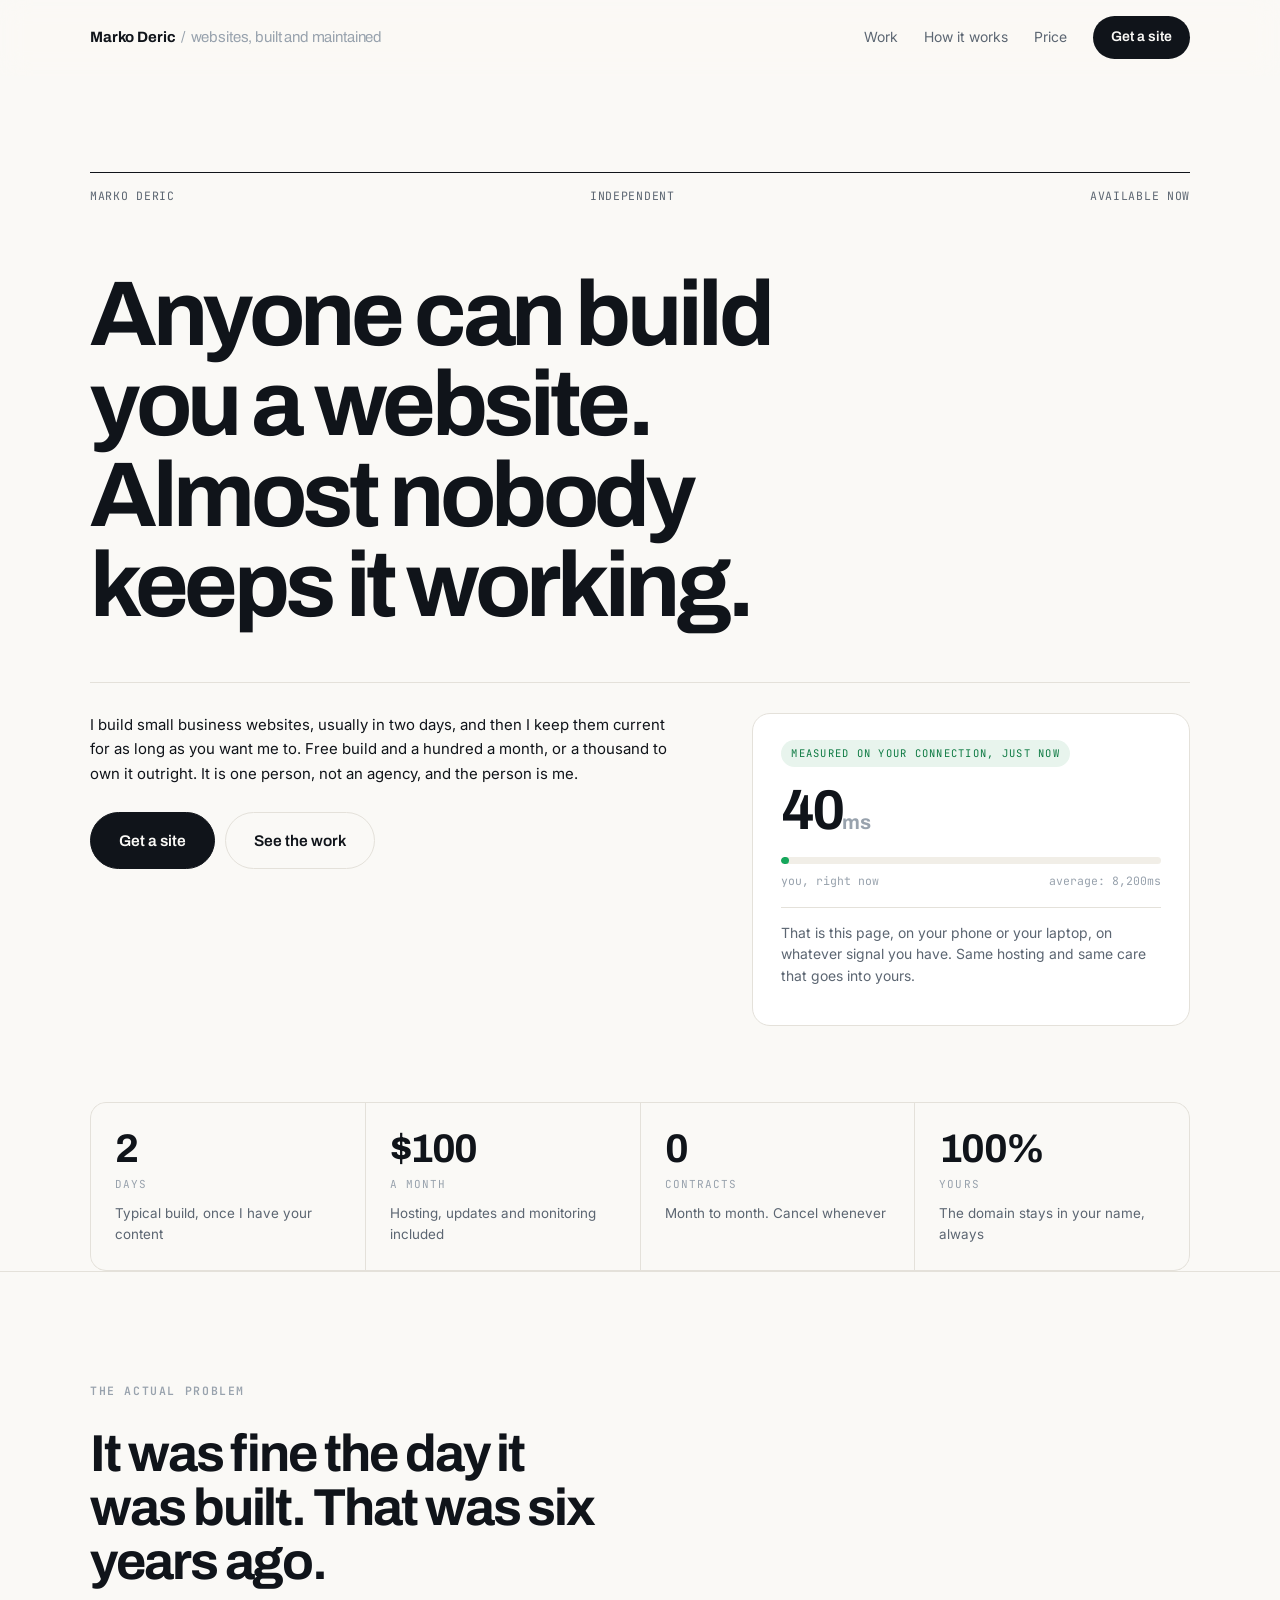
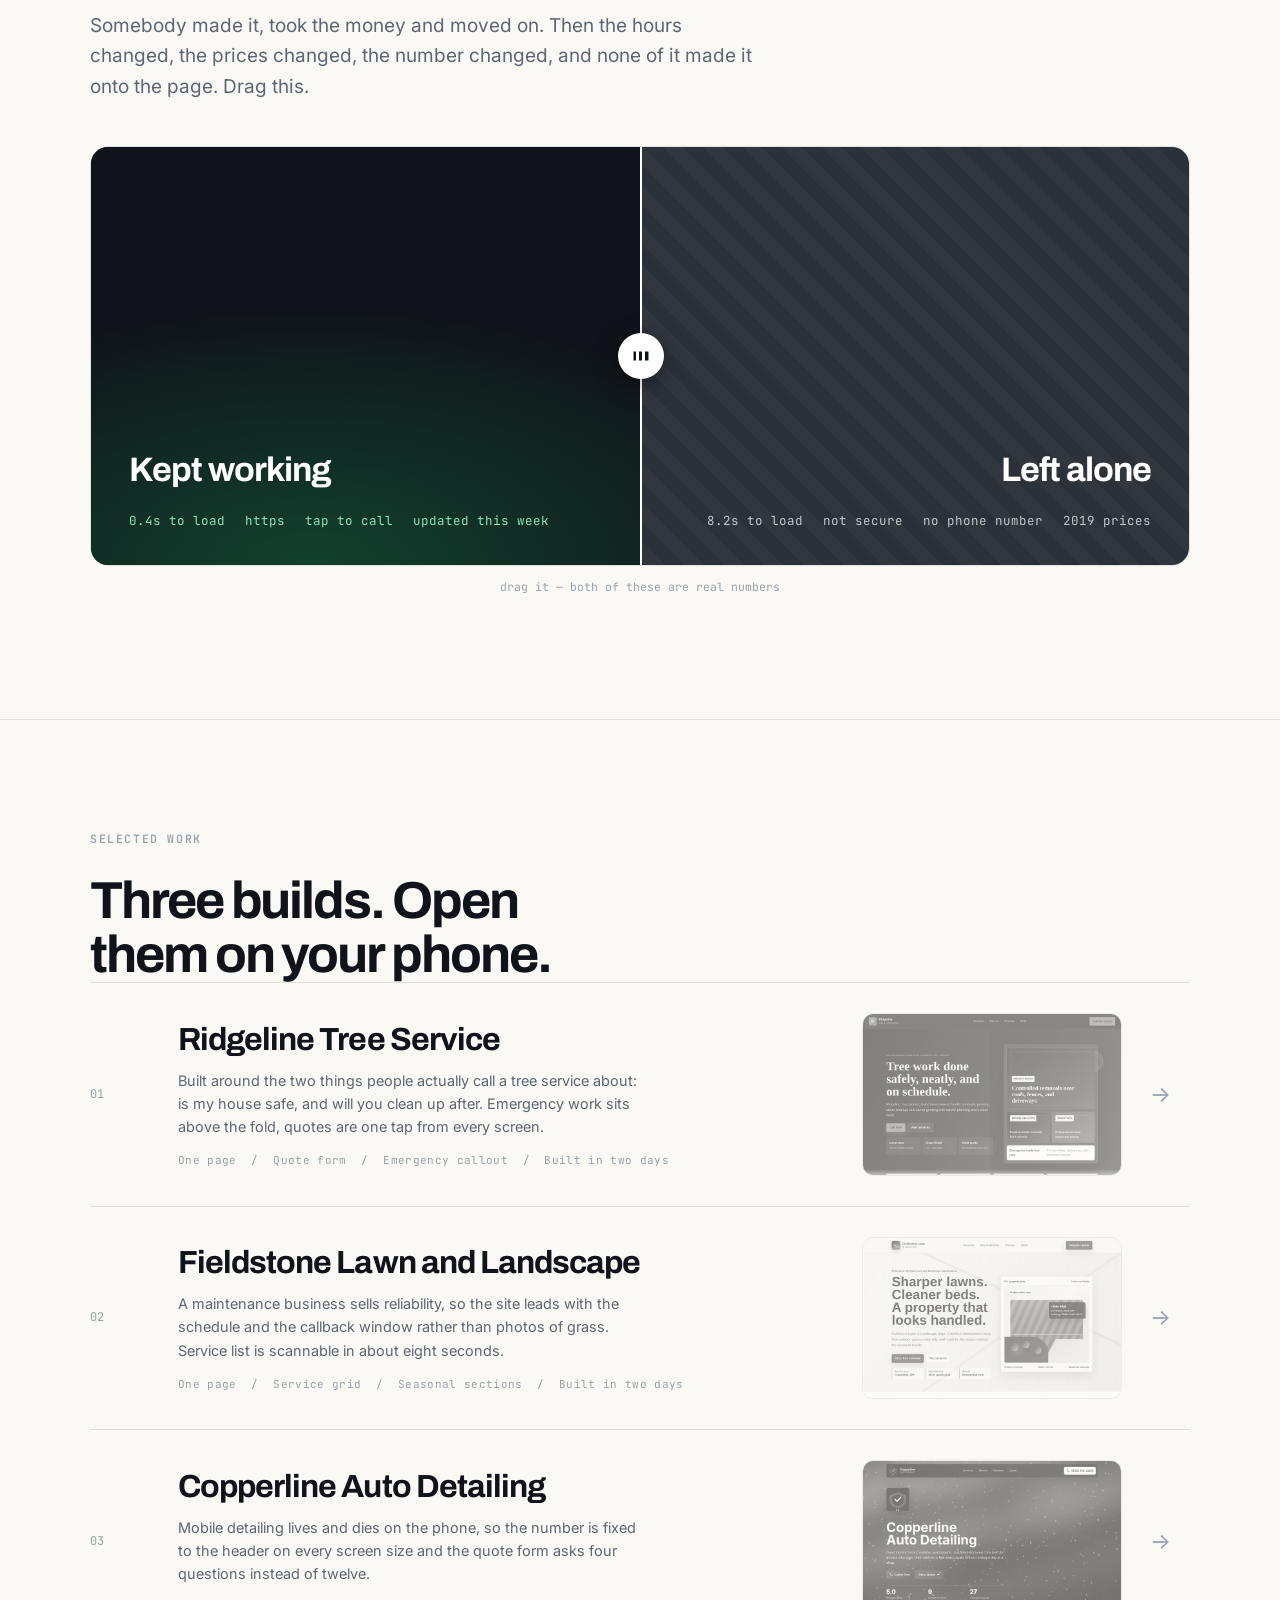
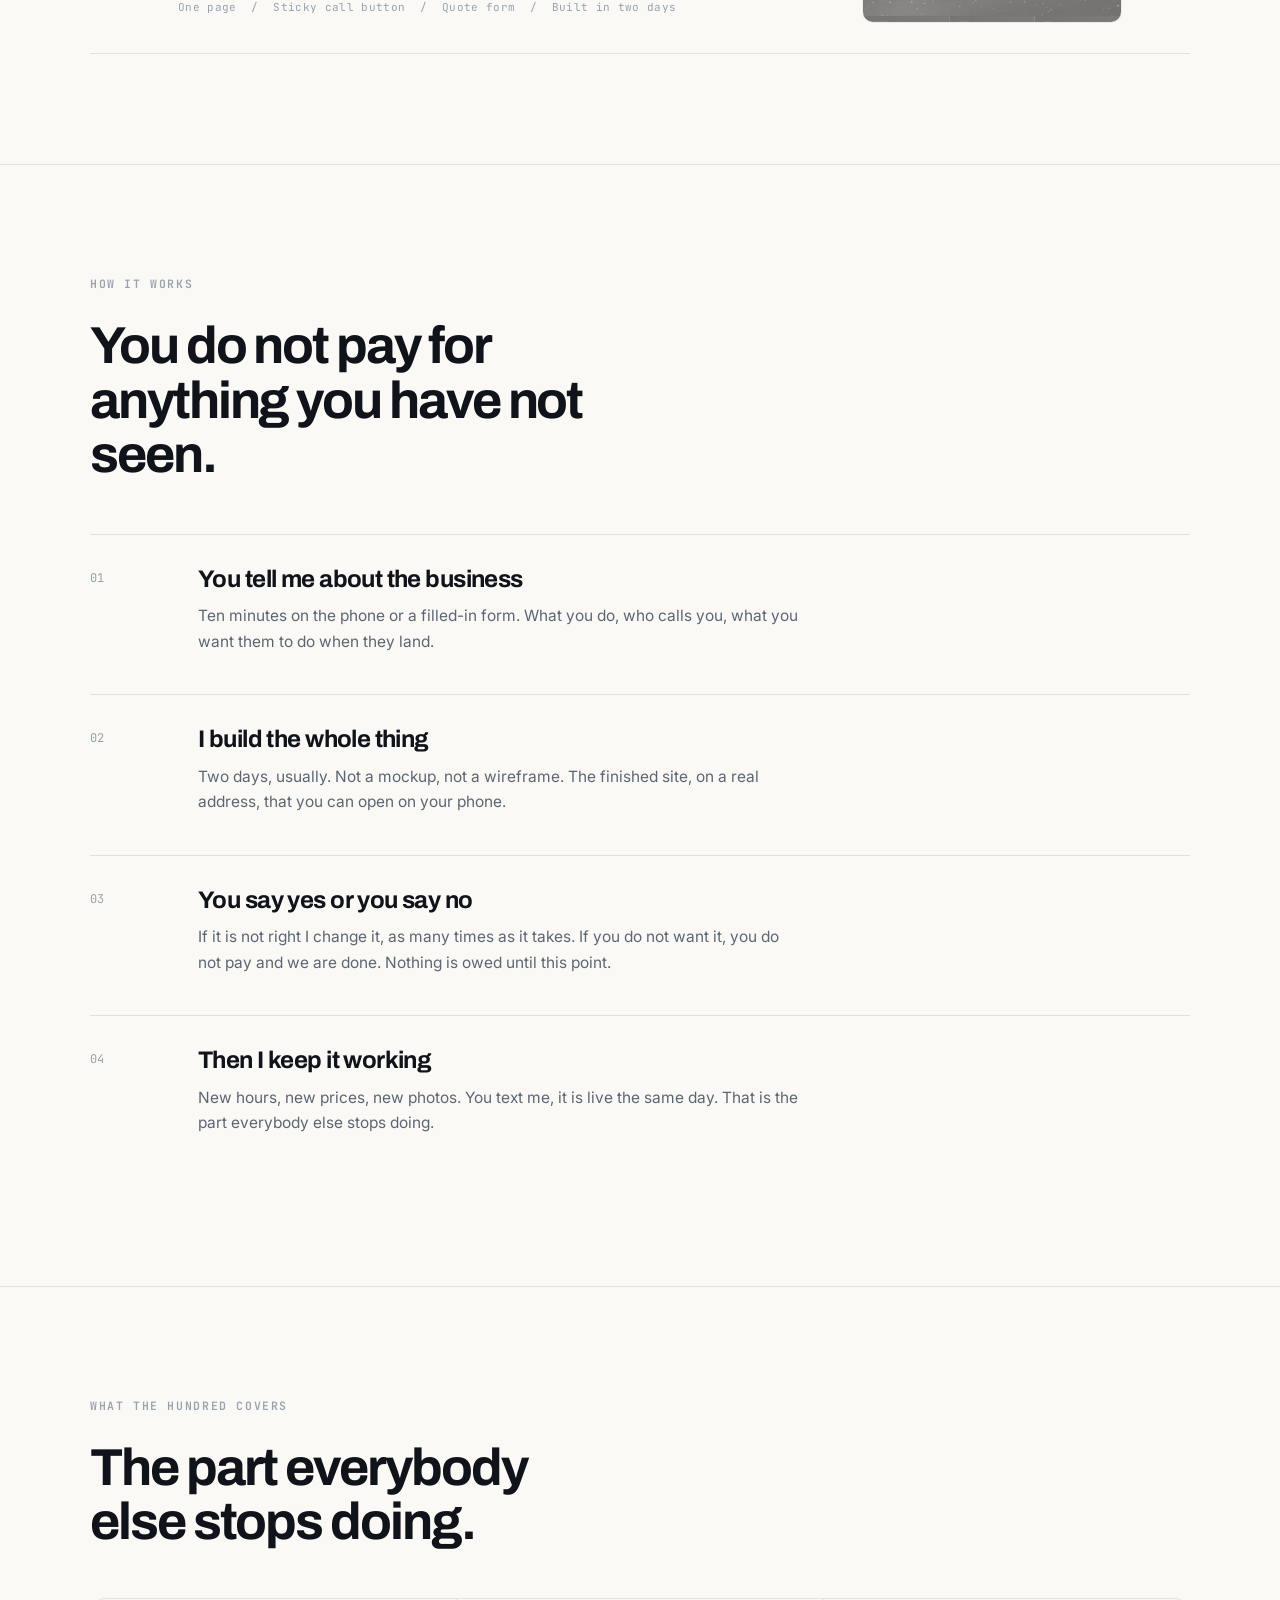
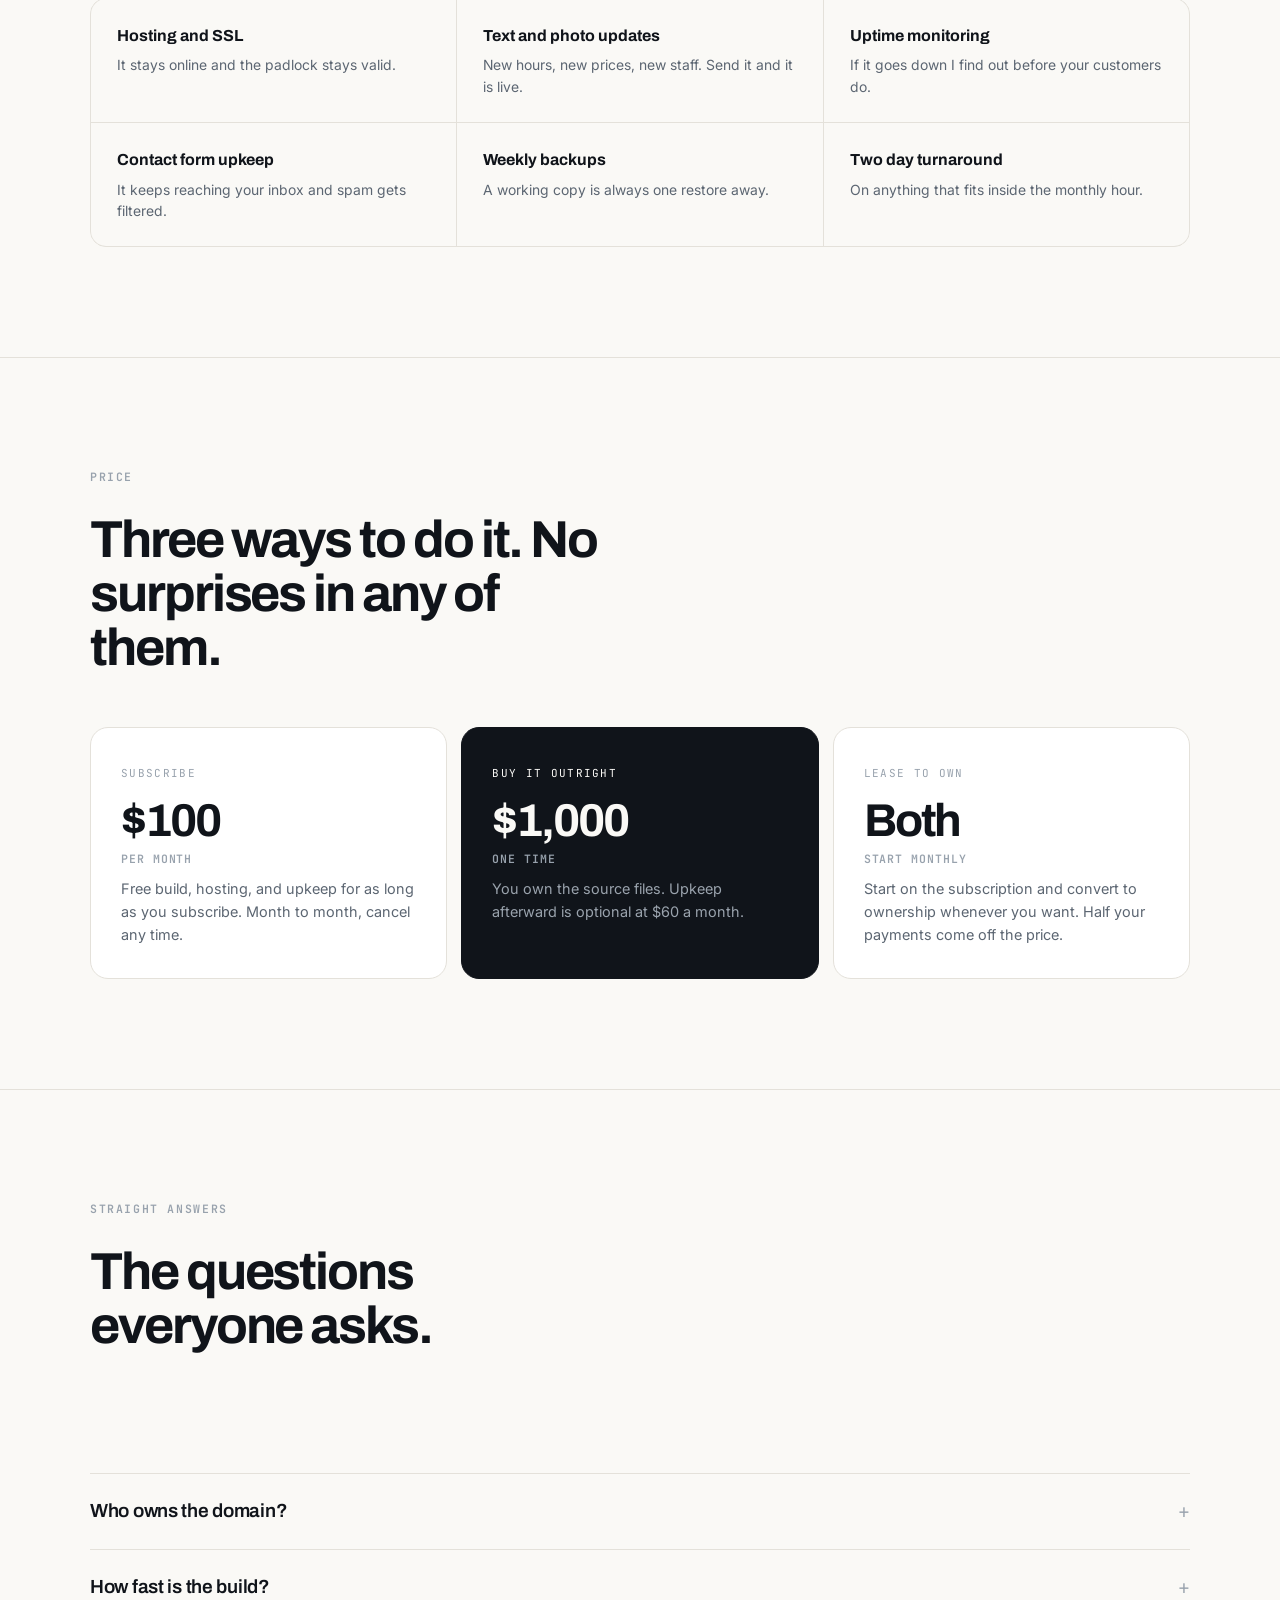
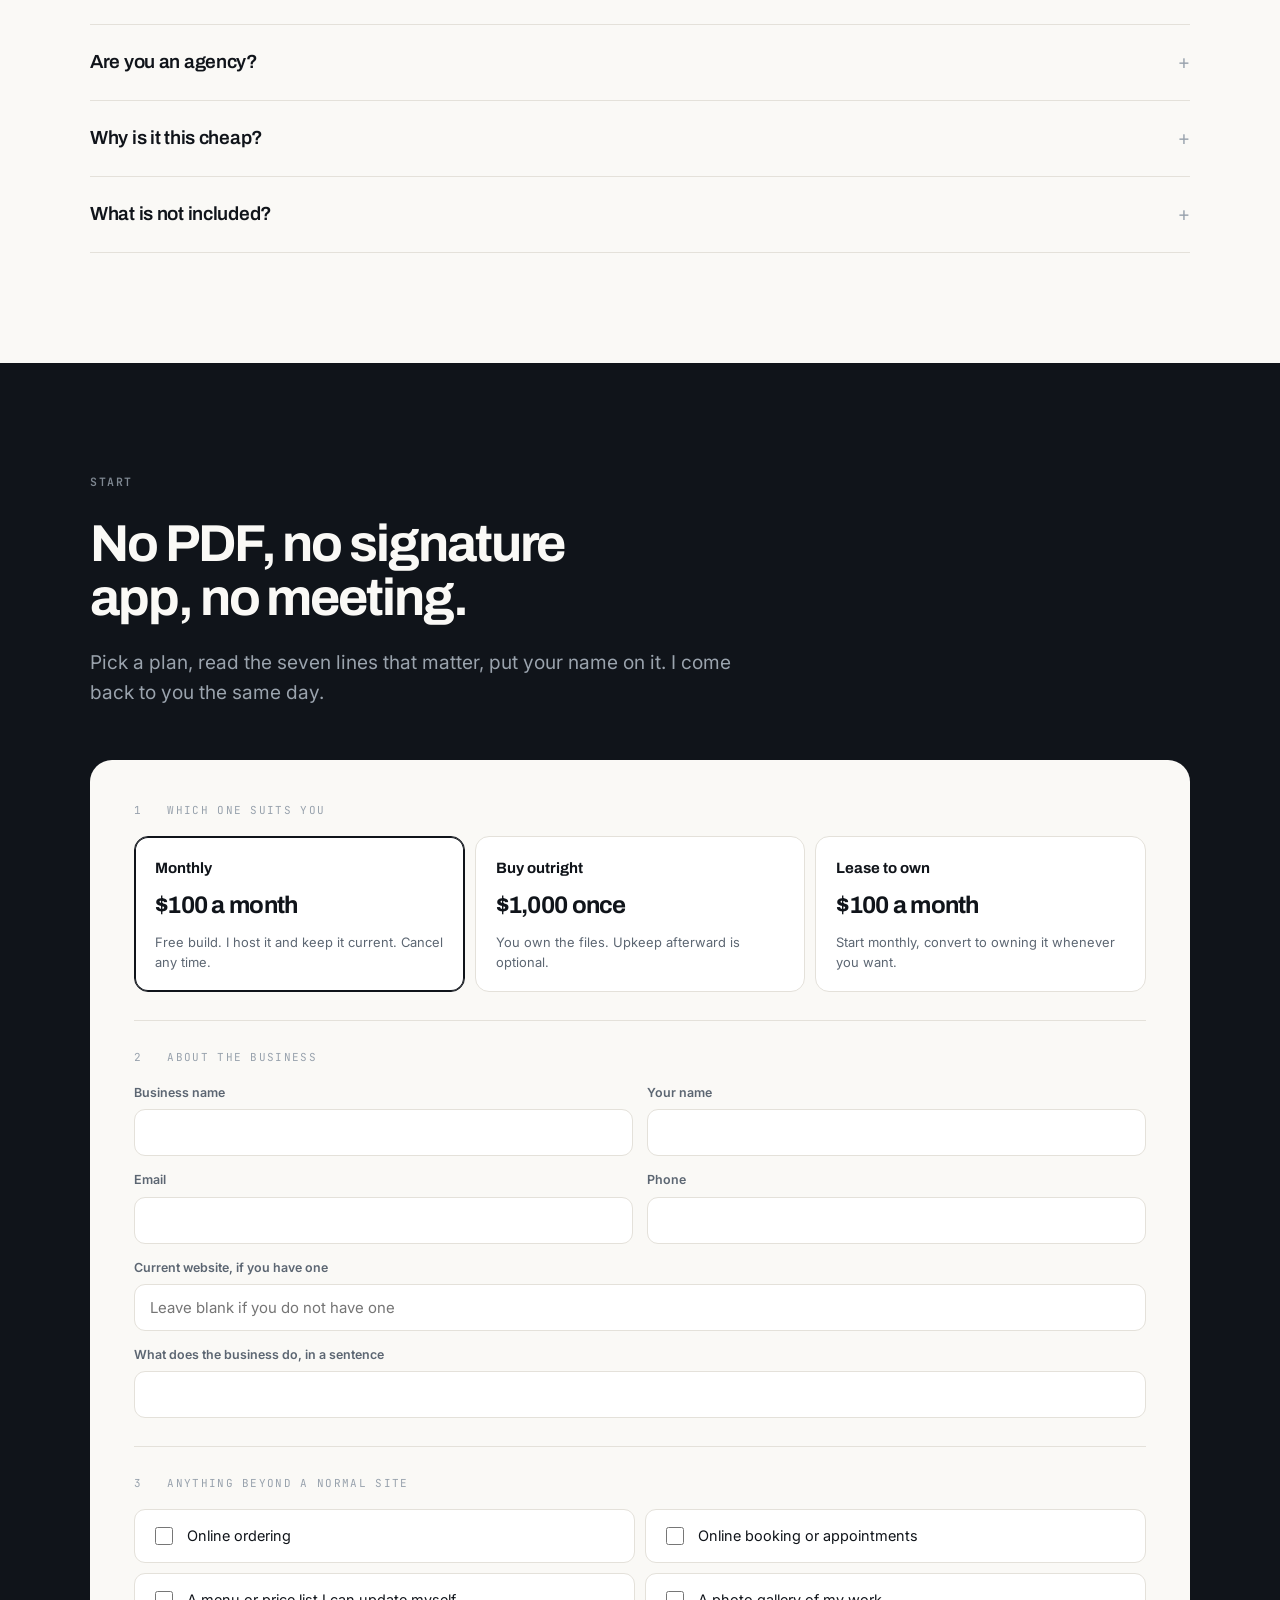
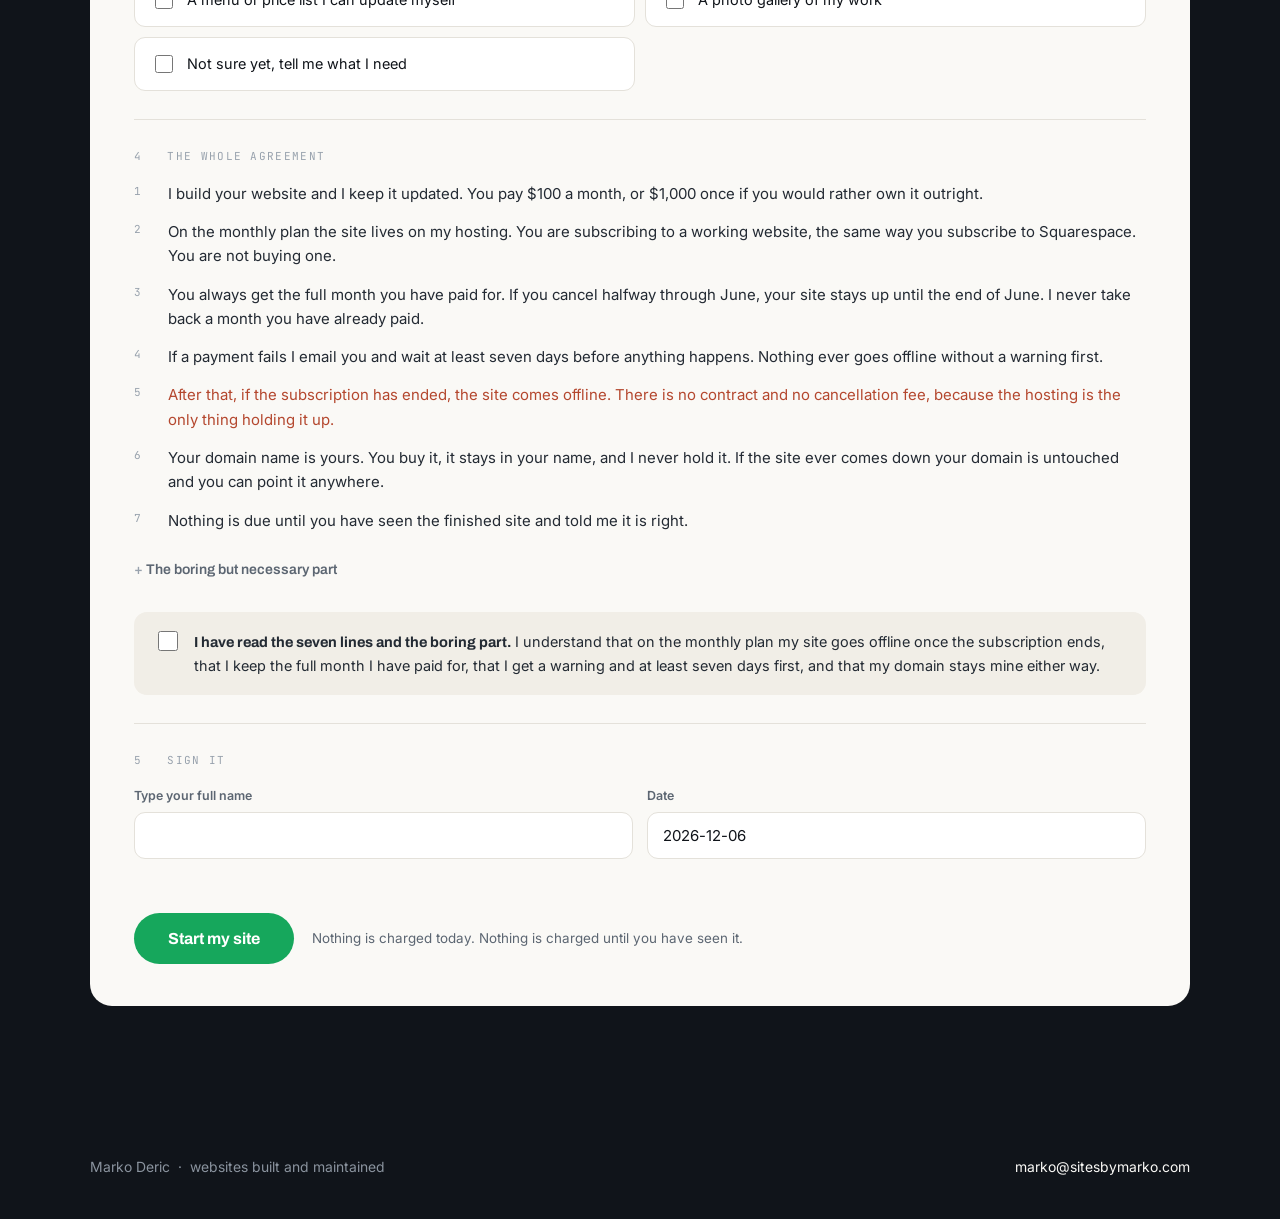
==== commit 95b3ab9d: "Swap in v2 redesign of index.html Co-Authored-By: Claude Fable 5 <noreply@anthropic.com>" ====
--- a/index.html
+++ b/index.html
@@ -1,25 +1,18 @@
 <!DOCTYPE html>
 <html lang="en"><head><meta charset="utf-8"/>
 <meta name="viewport" content="width=device-width,initial-scale=1"/>
-<title>Marko Deric — small business websites, built and maintained</title>
-<meta name="description" content="I build small business websites and then I keep them
-current. Free build and $100 a month, or $1,000 to own it outright. Oxford, Ohio."/>
-<link rel="canonical" href="https://sitesbymarko.com/"/>
-<link rel="icon" href="/assets/favicon.svg" type="image/svg+xml"/>
-<link rel="icon" href="/assets/favicon-32.png" type="image/png" sizes="32x32"/>
-<link rel="apple-touch-icon" href="/assets/apple-touch-icon.png"/>
+<title>Marko Deric &mdash; small business websites, built and maintained</title>
+<meta name="description" content="I build small business websites and then I keep them current. Free build and $100 a month, or $1,000 to own it outright."/>
 <meta property="og:type" content="website"/>
 <meta property="og:url" content="https://sitesbymarko.com/"/>
 <meta property="og:site_name" content="Marko Deric"/>
-<meta property="og:title" content="Marko Deric — small business websites, built and maintained"/>
-<meta property="og:description" content="I build small business websites and then I keep them current. Free build and $100 a month, or $1,000 to own it outright. Oxford, Ohio."/>
+<meta property="og:title" content="Marko Deric &mdash; small business websites, built and maintained"/>
+<meta property="og:description" content="I build small business websites and then I keep them current. Free build and $100 a month, or $1,000 to own it outright."/>
 <meta property="og:image" content="https://sitesbymarko.com/assets/og-image.png"/>
-<meta property="og:image:width" content="1200"/>
-<meta property="og:image:height" content="630"/>
+<meta property="og:image:width" content="1200"/><meta property="og:image:height" content="630"/>
 <meta name="twitter:card" content="summary_large_image"/>
-<meta name="twitter:title" content="Marko Deric — small business websites, built and maintained"/>
-<meta name="twitter:description" content="I build small business websites and then I keep them current. Free build and $100 a month, or $1,000 to own it outright. Oxford, Ohio."/>
-<meta name="twitter:image" content="https://sitesbymarko.com/assets/og-image.png"/>
+<link rel="icon" href="assets/favicon.svg"/>
+<link rel="apple-touch-icon" href="assets/apple-touch-icon.png"/>
 <style>
 @font-face{font-family:'Archivo';font-style:normal;font-weight:400;font-display:block;src:url([data-uri]) format('woff2');}
 @font-face{font-family:'Archivo';font-style:normal;font-weight:500;font-display:block;src:url([data-uri]) format('woff2');}
@@ -61,310 +54,388 @@
 .dot{display:inline-block;width:7px;height:7px;border-radius:50%;background:var(--live);
   vertical-align:middle;}
 
-body{-webkit-font-smoothing:antialiased;}
-.wrap{max-width:1060px;margin:0 auto;padding:0 28px;}
-header.top{position:sticky;top:0;z-index:20;background:rgba(250,249,246,.88);
-  backdrop-filter:blur(10px);border-bottom:1px solid var(--line);}
-header.top .wrap{display:flex;align-items:center;justify-content:space-between;
-  padding-top:12px;padding-bottom:12px;gap:20px;}
-header.top svg{height:44px;width:auto;display:block;}
-.top-cta{display:flex;align-items:center;gap:16px;font-size:14px;}
-.top-cta a.mail{color:var(--slate);text-decoration:none;}
-.btn{display:inline-flex;align-items:center;gap:8px;padding:11px 18px;border-radius:999px;
-  font-size:14px;font-weight:600;text-decoration:none;border:1px solid var(--ink);
-  background:var(--ink);color:var(--paper);white-space:nowrap;}
-.btn-ghost{background:transparent;color:var(--ink);border-color:var(--line);}
-.hero{padding:78px 0 56px;}
-.hero h1{font-size:clamp(34px,5.4vw,58px);line-height:1.03;letter-spacing:-0.03em;
-  max-width:17ch;}
-.hero .sub{font-size:18px;line-height:1.55;color:var(--slate);max-width:56ch;margin-top:20px;}
-.hero .row{display:flex;gap:12px;margin-top:28px;flex-wrap:wrap;align-items:center;}
-.hero .note{font-size:13px;color:var(--mist);}
-.strip{display:grid;grid-template-columns:repeat(4,1fr);gap:1px;background:var(--line);
-  border-top:1px solid var(--line);border-bottom:1px solid var(--line);margin-top:56px;}
-.strip div{background:var(--paper);padding:20px 22px;}
-.strip b{display:block;font-family:'Archivo';font-weight:700;font-size:20px;
-  letter-spacing:-0.02em;}
-.strip span{font-size:12.5px;color:var(--slate);}
-section{padding:66px 0;}
-.sec-head{margin-bottom:34px;}
-.sec-head h2{font-size:clamp(24px,3.4vw,34px);letter-spacing:-0.022em;max-width:20ch;}
-.sec-head p{color:var(--slate);max-width:58ch;margin-top:10px;font-size:15.5px;}
-.work{display:grid;grid-template-columns:1.25fr 1fr;gap:38px;align-items:center;
-  padding:42px 0;border-top:1px solid var(--line);}
-.work:nth-child(even) .shots{order:2;}
-.shots{position:relative;}
-.shot-d{display:block;border:1px solid var(--line);border-radius:12px;overflow:hidden;
-  background:var(--white);box-shadow:0 18px 44px rgba(16,20,26,.09);}
-.shot-d img{display:block;width:100%;height:auto;}
-.shot-m{position:absolute;right:-14px;bottom:-22px;width:23%;border-radius:12px;
-  overflow:hidden;border:4px solid var(--paper);box-shadow:0 14px 30px rgba(16,20,26,.16);
-  background:var(--white);}
-.shot-m img{display:block;width:100%;height:auto;}
-.work-body h3{font-size:23px;margin-bottom:10px;}
-.work-blurb{color:var(--slate);font-size:15px;}
-.tags{list-style:none;padding:0;margin:16px 0 20px;display:flex;flex-wrap:wrap;gap:7px;}
-.tags li{font-size:12px;padding:5px 11px;border:1px solid var(--line);border-radius:999px;
-  color:var(--slate);background:var(--white);}
-.spec-note{margin-top:26px;padding:18px 22px;background:var(--sand);border-radius:12px;
-  font-size:13.5px;color:var(--slate);line-height:1.55;}
-.spec-note b{color:var(--ink);}
-.inc{display:grid;grid-template-columns:repeat(3,1fr);gap:1px;background:var(--line);
-  border:1px solid var(--line);border-radius:12px;overflow:hidden;}
-.inc div{background:var(--white);padding:20px 22px;}
-.inc b{display:block;font-family:'Archivo';font-weight:700;font-size:15px;margin-bottom:5px;}
-.inc span{font-size:13.5px;color:var(--slate);line-height:1.5;}
-.tiers{display:grid;grid-template-columns:repeat(3,1fr);gap:16px;}
-.tier{border:1px solid var(--line);border-radius:14px;padding:24px;background:var(--white);}
-.tier.feature{background:var(--ink);border-color:var(--ink);color:var(--paper);}
-.tier h3{font-size:16px;margin-bottom:14px;}
-.tier.feature h3{color:var(--paper);}
-.amt{font-family:'Archivo';font-weight:700;font-size:34px;letter-spacing:-0.03em;
-  line-height:1;}
-.per{font-size:13px;color:var(--slate);margin:6px 0 14px;}
-.tier.feature .per{color:#8A939E;}
-.tier p{font-size:14px;color:var(--slate);margin:0;line-height:1.55;}
-.tier.feature p{color:#AEB6BF;}
-.hostbox{margin-top:20px;border:1px solid #E9C9BF;background:var(--flag-tint);
-  border-radius:14px;padding:24px 26px;}
-.hostbox h3{color:var(--flag);font-size:17px;margin-bottom:8px;}
-.hostbox p{color:#6E2E1C;font-size:14.5px;margin:0;line-height:1.6;max-width:80ch;}
-.faq{display:grid;grid-template-columns:1fr 1fr;gap:0 44px;}
-.qa{padding:20px 0;border-top:1px solid var(--line);}
-.qa h3{font-size:15.5px;margin-bottom:6px;}
-.qa p{font-size:14px;color:var(--slate);margin:0;line-height:1.6;}
-.cta{background:var(--ink);color:var(--paper);border-radius:18px;padding:52px 46px;
-  display:flex;justify-content:space-between;align-items:center;gap:34px;flex-wrap:wrap;}
-.cta h2{color:var(--paper);font-size:clamp(24px,3.4vw,34px);letter-spacing:-0.022em;
-  max-width:18ch;}
-.cta p{color:#9AA3AD;margin-top:10px;max-width:44ch;font-size:15px;}
-.cta .btn{background:var(--paper);color:var(--ink);border-color:var(--paper);
-  padding:14px 24px;font-size:15px;}
-footer{padding:34px 0 60px;color:var(--mist);font-size:13px;
-  display:flex;justify-content:space-between;gap:20px;flex-wrap:wrap;
-  border-top:1px solid var(--line);margin-top:66px;}
-footer a{color:var(--slate);text-decoration:none;}
-
-.signup{max-width:none;}
-.fgroup{padding:26px 0;border-top:1px solid var(--line);}
+html{scroll-behavior:smooth;}
+body{background:var(--paper);color:var(--ink);}
+.wrap{max-width:1180px;margin:0 auto;padding:0 40px;}
+section{padding:110px 0;border-top:1px solid var(--line);}
+.eyebrow{font-family:'JBMono';font-size:11.5px;letter-spacing:.14em;text-transform:uppercase;
+  color:var(--mist);display:block;margin-bottom:26px;}
+h2.big{font-size:52px;line-height:1.04;letter-spacing:-0.04em;max-width:17ch;}
+.lede{font-size:19px;line-height:1.6;color:var(--slate);max-width:56ch;margin-top:22px;}
+
+/* reveal on scroll */
+.reveal{opacity:0;transform:translateY(20px);
+  transition:opacity .7s cubic-bezier(.22,1,.36,1),transform .7s cubic-bezier(.22,1,.36,1);}
+.reveal.in{opacity:1;transform:none;}
+@media (prefers-reduced-motion:reduce){
+  .reveal{opacity:1;transform:none;transition:none;}
+  html{scroll-behavior:auto;}
+}
+
+/* nav */
+nav{position:sticky;top:0;z-index:60;background:rgba(250,249,246,.82);
+  backdrop-filter:saturate(150%) blur(14px);border-bottom:1px solid transparent;
+  transition:border-color .3s;}
+nav.stuck{border-bottom-color:var(--line);background:var(--paper);}
+nav .in{max-width:1180px;margin:0 auto;padding:16px 40px;display:flex;align-items:center;
+  justify-content:space-between;gap:20px;}
+.brand{font-family:'Archivo';font-weight:700;font-size:15px;letter-spacing:-0.01em;}
+.brand em{font-style:normal;color:var(--mist);font-weight:400;}
+.nlinks{display:flex;gap:26px;align-items:center;}
+.nlinks a{font-size:14px;color:var(--slate);text-decoration:none;transition:color .2s;}
+.nlinks a:hover{color:var(--ink);}
+.nbtn{background:var(--ink);color:var(--paper)!important;padding:10px 18px;border-radius:99px;
+  font-family:'Archivo';font-weight:600;font-size:14px;transition:transform .2s;}
+.nbtn:hover{transform:translateY(-1px);}
+
+/* hero */
+.hero{padding:96px 0 0;border-top:0;}
+.hrule{height:1px;background:var(--ink);}
+.hmeta{display:flex;justify-content:space-between;font-family:'JBMono';font-size:11.5px;
+  letter-spacing:.06em;color:var(--slate);padding:14px 0 64px;}
+h1{font-size:clamp(44px,7.4vw,92px);line-height:.98;letter-spacing:-0.048em;max-width:14ch;}
+h1 .w{display:inline-block;opacity:0;transform:translateY(26px);
+  animation:rise .95s cubic-bezier(.22,1,.36,1) forwards;}
+@keyframes rise{to{opacity:1;transform:none;}}
+.hsub{display:grid;grid-template-columns:1.15fr .85fr;gap:70px;margin-top:52px;padding-top:30px;
+  border-top:1px solid var(--line);align-items:start;}
+.hsub > p{font-size:18px;line-height:1.65;color:var(--slate);}
+.cta{display:flex;gap:10px;margin-top:26px;flex-wrap:wrap;}
+.btn{font-family:'Archivo';font-weight:600;font-size:15.5px;padding:15px 28px;border-radius:99px;
+  border:1px solid var(--ink);background:var(--ink);color:var(--paper);text-decoration:none;
+  display:inline-block;transition:transform .2s,box-shadow .25s;}
+.btn:hover{transform:translateY(-2px);box-shadow:0 14px 34px rgba(16,20,26,.18);}
+.btn.ghost{background:transparent;color:var(--ink);border-color:var(--line);}
+.btn.ghost:hover{border-color:var(--ink);box-shadow:none;}
+
+/* the live proof card */
+.proof{border:1px solid var(--line);border-radius:18px;background:var(--white);padding:26px 28px;}
+.proof .lbl{font-family:'JBMono';font-size:10.5px;letter-spacing:.12em;text-transform:uppercase;
+  color:var(--live-deep);background:var(--live-tint);padding:5px 10px;border-radius:99px;
+  display:inline-block;}
+.proof .num{font-family:'Archivo';font-weight:700;font-size:56px;letter-spacing:-0.045em;
+  line-height:1;margin:16px 0 2px;font-variant-numeric:tabular-nums;}
+.proof .num em{font-style:normal;font-size:20px;color:var(--mist);letter-spacing:0;}
+.track{height:7px;border-radius:99px;background:var(--sand);margin:18px 0 8px;overflow:hidden;}
+.track i{display:block;height:100%;width:0;background:var(--live);border-radius:99px;
+  transition:width 1.6s cubic-bezier(.22,1,.36,1);}
+.tends{display:flex;justify-content:space-between;font-size:11.5px;color:var(--mist);
+  font-family:'JBMono';}
+.proof p{font-size:14px;color:var(--slate);line-height:1.55;margin-top:16px;
+  padding-top:14px;border-top:1px solid var(--line);}
+
+/* facts */
+.facts{display:grid;grid-template-columns:repeat(4,1fr);gap:1px;background:var(--line);
+  border:1px solid var(--line);border-radius:16px;overflow:hidden;margin-top:76px;}
+.fact{background:var(--paper);padding:26px 24px;}
+.fact b{font-family:'Archivo';font-weight:700;font-size:40px;letter-spacing:-0.045em;
+  line-height:1;display:block;}
+.fact span{font-family:'JBMono';font-size:11px;letter-spacing:.1em;text-transform:uppercase;
+  color:var(--mist);display:block;margin:7px 0 10px;}
+.fact p{font-size:13.5px;color:var(--slate);line-height:1.5;margin:0;}
+
+/* before / after */
+.slider{position:relative;height:420px;border-radius:18px;overflow:hidden;cursor:ew-resize;
+  user-select:none;margin-top:44px;border:1px solid var(--line);}
+.side{position:absolute;inset:0;display:flex;flex-direction:column;justify-content:flex-end;
+  padding:34px 38px;}
+.side.old{align-items:flex-end;text-align:right;}
+.side.old ul{justify-content:flex-end;}
+.side.old{background:#2B3138;}
+.side.old::before{content:'';position:absolute;inset:0;
+  background-image:repeating-linear-gradient(45deg,rgba(255,255,255,.028) 0 14px,transparent 14px 28px);}
+.side.new{background:var(--ink);clip-path:inset(0 50% 0 0);}
+.side.new::before{content:'';position:absolute;inset:0;
+  background:radial-gradient(70% 90% at 20% 100%,rgba(22,167,92,.30),transparent 68%);}
+.side b{position:relative;font-family:'Archivo';font-weight:700;font-size:34px;color:#fff;
+  letter-spacing:-0.03em;}
+.side ul{position:relative;list-style:none;margin:14px 0 0;padding:0;display:flex;gap:20px;
+  flex-wrap:wrap;}
+.side li{font-family:'JBMono';font-size:12.5px;color:rgba(255,255,255,.72);}
+.side.new li{color:#8FE3B6;}
+.grip{position:absolute;top:0;bottom:0;left:50%;width:2px;background:#fff;pointer-events:none;
+  z-index:3;}
+.grip::after{content:'';position:absolute;top:50%;left:50%;width:46px;height:46px;
+  transform:translate(-50%,-50%);border-radius:50%;background:#fff;
+  box-shadow:0 6px 24px rgba(0,0,0,.35);}
+.grip::before{content:'';position:absolute;top:50%;left:50%;width:15px;height:9px;
+  transform:translate(-50%,-50%);z-index:4;
+  background:linear-gradient(90deg,var(--ink) 0 3px,transparent 3px 6px,var(--ink) 6px 9px,
+    transparent 9px 12px,var(--ink) 12px 15px);}
+.dragnote{font-family:'JBMono';font-size:11.5px;color:var(--mist);margin-top:12px;
+  text-align:center;}
+
+/* work */
+.wrow{display:grid;grid-template-columns:60px 1fr 260px 40px;gap:28px;align-items:center;
+  padding:30px 0;border-top:1px solid var(--line);text-decoration:none;color:inherit;
+  transition:padding-left .4s cubic-bezier(.22,1,.36,1);}
+.wrow:last-of-type{border-bottom:1px solid var(--line);}
+.wrow:hover{padding-left:16px;}
+.wn{font-family:'JBMono';font-size:12px;color:var(--mist);}
+.wmain h3{font-size:32px;letter-spacing:-0.03em;transition:color .3s;}
+.wrow:hover .wmain h3{color:var(--live-deep);}
+.wmain p{font-size:14.5px;color:var(--slate);line-height:1.6;max-width:52ch;margin:8px 0 9px;}
+.wtags{font-family:'JBMono';font-size:11px;color:var(--mist);letter-spacing:.03em;}
+.wshot{border-radius:11px;overflow:hidden;border:1px solid var(--line);aspect-ratio:16/10;
+  opacity:.55;filter:grayscale(1);transition:opacity .4s,filter .4s,transform .4s;}
+.wrow:hover .wshot{opacity:1;filter:none;transform:scale(1.03);}
+.wshot img{width:100%;height:100%;object-fit:cover;object-position:top;display:block;}
+.warrow{font-size:22px;color:var(--mist);transition:transform .35s,color .35s;}
+.wrow:hover .warrow{transform:translateX(7px);color:var(--ink);}
+
+/* steps */
+.steps{margin-top:52px;}
+.step{display:grid;grid-template-columns:80px 1fr;gap:28px;padding:28px 0;
+  border-top:1px solid var(--line);}
+.sn{font-family:'JBMono';font-size:12px;color:var(--mist);padding-top:6px;}
+.step h3{font-size:24px;letter-spacing:-0.024em;margin-bottom:8px;}
+.step p{font-size:15.5px;color:var(--slate);line-height:1.65;max-width:60ch;}
+
+/* included */
+.incs{display:grid;grid-template-columns:repeat(3,1fr);gap:1px;background:var(--line);
+  border:1px solid var(--line);border-radius:16px;overflow:hidden;margin-top:48px;}
+.inc{background:var(--paper);padding:24px 26px;}
+.inc b{font-family:'Archivo';font-weight:700;font-size:16px;display:block;margin-bottom:6px;}
+.inc p{font-size:14px;color:var(--slate);line-height:1.55;margin:0;}
+
+/* pricing */
+.prices{display:grid;grid-template-columns:repeat(3,1fr);gap:14px;margin-top:52px;}
+.pcol{border:1px solid var(--line);border-radius:18px;padding:32px 30px;background:var(--white);}
+.pcol.alt{background:var(--ink);border-color:var(--ink);}
+.pname{font-family:'JBMono';font-size:11px;letter-spacing:.12em;text-transform:uppercase;
+  color:var(--mist);}
+.pamt{font-family:'Archivo';font-weight:700;font-size:46px;letter-spacing:-0.045em;
+  margin:14px 0 12px;line-height:1;}
+.pamt em{font-style:normal;display:block;font-family:'JBMono';font-size:11.5px;
+  letter-spacing:.08em;color:var(--mist);margin-top:9px;text-transform:uppercase;}
+.pcol p{font-size:14.5px;color:var(--slate);line-height:1.6;margin:0;}
+.pcol.alt .pamt,.pcol.alt .pname{color:var(--paper);}
+.pcol.alt p{color:#9AA3AD;}
+
+/* faq */
+.qs{margin-top:44px;}
+.q{border-top:1px solid var(--line);}
+.q:last-of-type{border-bottom:1px solid var(--line);}
+.q summary{cursor:pointer;list-style:none;padding:22px 0;font-family:'Archivo';font-weight:600;
+  font-size:19px;letter-spacing:-0.015em;display:flex;justify-content:space-between;gap:20px;}
+.q summary::-webkit-details-marker{display:none;}
+.q summary::after{content:'+';color:var(--mist);font-weight:400;}
+.q[open] summary::after{content:'\2013';}
+.q p{font-size:15.5px;color:var(--slate);line-height:1.7;max-width:68ch;margin:0 0 24px;}
+
+/* signup */
+#start{background:var(--ink);border-top:0;}
+#start .eyebrow{color:#7E8791;}
+#start h2.big{color:var(--paper);}
+#start .lede{color:#9AA3AD;}
+.form{margin-top:52px;background:var(--paper);border-radius:22px;padding:42px 44px;}
+.fgroup{padding:28px 0;border-top:1px solid var(--line);}
 .fgroup:first-child{border-top:0;padding-top:0;}
-.flabel{font-family:'Archivo';font-weight:700;font-size:17px;letter-spacing:-0.01em;
-  margin-bottom:6px;}
-.sublabel{font-size:14px;color:var(--slate);margin-bottom:16px;max-width:66ch;line-height:1.55;}
-.plans{display:grid;grid-template-columns:repeat(3,1fr);gap:12px;margin-top:14px;}
-.plan input{position:absolute;opacity:0;width:0;height:0;}
-.pbox{display:block;border:1px solid var(--line);border-radius:14px;padding:20px;
-  background:var(--white);cursor:pointer;height:100%;transition:border-color .12s;}
-.plan:hover .pbox{border-color:var(--mist);}
-.plan input:checked + .pbox{border-color:var(--ink);box-shadow:inset 0 0 0 1px var(--ink);}
-.pname{display:block;font-family:'Archivo';font-weight:700;font-size:15px;margin-bottom:8px;}
-.pamt{display:block;font-family:'Archivo';font-weight:700;font-size:24px;
-  letter-spacing:-0.025em;margin-bottom:8px;}
-.pdesc{display:block;font-size:13.5px;color:var(--slate);line-height:1.5;}
+.flabel{font-family:'JBMono';font-size:11px;letter-spacing:.12em;text-transform:uppercase;
+  color:var(--mist);margin-bottom:16px;}
+.plans{display:grid;grid-template-columns:repeat(3,1fr);gap:10px;}
+.plan input{position:absolute;opacity:0;}
+.pin{display:block;border:1px solid var(--line);border-radius:14px;padding:19px 20px;
+  cursor:pointer;transition:border-color .25s,box-shadow .25s;background:var(--white);}
+.plan input:checked + .pin{border-color:var(--ink);box-shadow:inset 0 0 0 1px var(--ink);}
+.plan input:focus-visible + .pin{outline:2px solid var(--live);outline-offset:2px;}
+.pin b{font-family:'Archivo';font-size:15px;display:block;}
+.pin em{font-style:normal;font-family:'Archivo';font-weight:700;font-size:24px;
+  letter-spacing:-0.03em;display:block;margin:6px 0 8px;}
+.pin i{font-style:normal;font-size:13px;color:var(--slate);line-height:1.5;display:block;}
 .fgrid{display:grid;grid-template-columns:1fr 1fr;gap:14px;}
-.fld{display:block;}
-.fld.wide{grid-column:1 / -1;}
-.fld span{display:block;font-size:12px;letter-spacing:.08em;text-transform:uppercase;
-  font-weight:600;color:var(--slate);margin-bottom:6px;}
-.fld input{width:100%;padding:12px 14px;border:1px solid var(--line);border-radius:10px;
-  font-family:'InterX';font-size:15px;background:var(--white);color:var(--ink);}
-.fld input:focus{outline:2px solid var(--ink);outline-offset:-1px;}
-.fld input::placeholder{color:var(--mist);}
-.chks{display:grid;grid-template-columns:1fr 1fr;gap:10px;}
-.chk{display:flex;gap:11px;align-items:flex-start;padding:13px 15px;border:1px solid var(--line);
-  border-radius:10px;background:var(--white);cursor:pointer;font-size:14.5px;line-height:1.45;}
-.chk input{margin:2px 0 0;width:17px;height:17px;accent-color:#10141A;flex:0 0 17px;}
-.chk:hover{border-color:var(--mist);}
-.terms{margin:0 0 18px;padding-left:22px;}
-.terms li{font-size:15px;line-height:1.6;color:var(--ink);margin-bottom:10px;padding-left:4px;}
-.terms li:nth-child(5){color:var(--flag);font-weight:500;}
-.fine{border:1px solid var(--line);border-radius:10px;padding:0;margin-bottom:18px;
-  background:var(--white);}
-.fine summary{padding:13px 16px;font-size:14px;font-weight:600;cursor:pointer;color:var(--slate);}
-.fine summary:hover{color:var(--ink);}
-.fine ul{margin:0;padding:0 20px 16px 38px;}
-.fine li{font-size:13.5px;line-height:1.55;color:var(--slate);margin-bottom:8px;}
-.chk.agree{grid-column:1 / -1;background:var(--sand);border-color:var(--line);
-  align-items:flex-start;font-size:14.5px;}
-.chk.agree strong{font-weight:600;}
-.submit-row{display:flex;align-items:center;gap:18px;flex-wrap:wrap;padding-top:22px;
-  border-top:1px solid var(--line);}
-.btn.big{padding:15px 30px;font-size:16px;border:0;cursor:pointer;font-family:'InterX';}
-.submit-row .note{font-size:13.5px;color:var(--slate);}
-.sendfail{display:none;background:var(--flag-tint);border:1px solid #F0D2C9;border-radius:16px;
-  padding:26px 28px;}
-.sendfail h3{font-size:20px;color:var(--flag);margin-bottom:8px;}
-.sendfail p{margin:0;color:#7A3221;font-size:15px;max-width:62ch;line-height:1.6;}
-.done{display:none;background:var(--live-tint);border:1px solid #CFE6DA;border-radius:16px;
-  padding:34px 32px;}
-.done h3{font-size:20px;color:var(--live-deep);margin-bottom:8px;}
-.done p{margin:0;color:#2C5541;font-size:15px;max-width:62ch;line-height:1.6;}
-@media (max-width:820px){
-  .plans,.fgrid,.chks{grid-template-columns:1fr;}
-}
-@media (max-width:900px){
-  .work{grid-template-columns:1fr;gap:30px;}
-  .work:nth-child(even) .shots{order:0;}
-  .inc,.tiers,.faq{grid-template-columns:1fr;}
-  .strip{grid-template-columns:1fr 1fr;}
-  .cta{padding:34px 26px;}
-  .shot-m{width:26%;right:-6px;}
+.fld{display:block;} .fld.wide{grid-column:1/-1;}
+.fld span{font-size:12.5px;font-weight:600;color:var(--slate);display:block;margin-bottom:6px;}
+.fld input,.fld textarea{width:100%;padding:13px 15px;border:1px solid var(--line);
+  border-radius:11px;font-family:'InterX';font-size:15px;background:var(--white);color:var(--ink);}
+.fld input:focus,.fld textarea:focus{outline:2px solid var(--ink);outline-offset:-1px;}
+.exs{display:grid;grid-template-columns:1fr 1fr;gap:10px;}
+.ex{display:flex;gap:11px;align-items:center;border:1px solid var(--line);border-radius:11px;
+  padding:14px 16px;cursor:pointer;background:var(--white);}
+.ex input{width:18px;height:18px;accent-color:#16A75C;}
+.ex span{font-size:14.5px;}
+.terms{counter-reset:t;list-style:none;padding:0;margin:0;}
+.terms li{counter-increment:t;position:relative;padding:0 0 14px 34px;font-size:15px;
+  line-height:1.62;color:var(--graphite);}
+.terms li::before{content:counter(t);position:absolute;left:0;top:1px;font-family:'JBMono';
+  font-size:11px;color:var(--mist);}
+.terms li:nth-child(5){color:var(--flag);}
+.finewrap summary{cursor:pointer;font-size:14px;color:var(--slate);padding:12px 0;
+  list-style:none;font-family:'Archivo';font-weight:600;}
+.finewrap summary::-webkit-details-marker{display:none;}
+.finewrap summary::before{content:'+ ';color:var(--mist);}
+.finewrap[open] summary::before{content:'\2013 ';}
+.fine{list-style:none;padding:0;margin:0 0 10px;}
+.fine li{font-size:14px;color:var(--slate);line-height:1.6;padding:7px 0 7px 18px;
+  position:relative;}
+.fine li::before{content:'';position:absolute;left:0;top:15px;width:6px;height:1px;
+  background:var(--mist);}
+.agree{display:flex;gap:13px;align-items:flex-start;background:var(--sand);border-radius:13px;
+  padding:18px 20px;margin-top:18px;cursor:pointer;}
+.agree input{width:20px;height:20px;flex:0 0 20px;margin-top:1px;accent-color:#16A75C;}
+.agree span{font-size:14.5px;line-height:1.6;color:var(--graphite);}
+.agree b{font-family:'Archivo';}
+.submit{display:flex;gap:18px;align-items:center;flex-wrap:wrap;margin-top:26px;}
+.submit button{font-family:'Archivo';font-weight:700;font-size:16px;padding:17px 34px;
+  border-radius:99px;border:0;background:var(--live);color:#fff;cursor:pointer;
+  transition:transform .2s,box-shadow .25s;}
+.submit button:hover{transform:translateY(-2px);box-shadow:0 14px 34px rgba(22,167,92,.28);}
+.submit button:disabled{background:var(--mist);transform:none;box-shadow:none;cursor:default;}
+.submit .note{font-size:13.5px;color:var(--slate);}
+.done,.sendfail{display:none;border-radius:18px;padding:30px 32px;margin-top:20px;}
+.done{background:var(--live-tint);border:1px solid #CFE6DA;}
+.done h3{font-size:21px;color:var(--live-deep);margin-bottom:8px;}
+.done p{margin:0;color:#2C5541;font-size:15px;line-height:1.6;max-width:62ch;}
+.sendfail{background:var(--flag-tint);border:1px solid #F0D2C9;}
+.sendfail h3{font-size:21px;color:var(--flag);margin-bottom:8px;}
+.sendfail p{margin:0;color:#7A3221;font-size:15px;line-height:1.6;max-width:62ch;}
+
+footer{background:var(--ink);color:#8A939E;padding:40px 0;}
+footer .in{max-width:1180px;margin:0 auto;padding:0 40px;display:flex;
+  justify-content:space-between;gap:20px;flex-wrap:wrap;font-size:14px;}
+footer a{color:var(--paper);text-decoration:none;}
+
+@media (max-width:980px){
+  .wrap,nav .in,footer .in{padding-left:24px;padding-right:24px;}
+  section{padding:76px 0;}
+  h2.big{font-size:36px;}
+  .hsub{grid-template-columns:1fr;gap:34px;}
+  .facts,.incs,.prices{grid-template-columns:1fr;}
+  .wrow{grid-template-columns:1fr;gap:14px;}
+  .wshot{opacity:1;filter:none;} .warrow{display:none;}
+  .step{grid-template-columns:1fr;gap:8px;}
+  .plans,.exs,.fgrid{grid-template-columns:1fr;}
+  .form{padding:28px 22px;}
+  .slider{height:300px;} .side{padding:24px 26px;} .side b{font-size:24px;}
+  .nlinks a:not(.nbtn){display:none;}
+  .brand em{display:none;}
+  nav .in{padding-top:12px;padding-bottom:12px;}
 }
 </style></head><body>
 
-<header class="top"><div class="wrap">
-  <svg xmlns="http://www.w3.org/2000/svg" viewBox="0 0 343.3 74" width="343.3" height="74"><g transform="translate(0,9.0)"><rect width="56" height="56" rx="13.5" fill="#10141A"/><g transform="translate(9.26,35.59)" fill="#FAF9F6"><g transform="scale(0.250000)"><g transform="translate(0.000,0) scale(0.100000,-0.100000)"><path d="M64 0V526H179L190 454H197Q214 480 237.5 499.0Q261 518 290.5 528.0Q320 538 354 538Q404 538 440.5 518.0Q477 498 497 454H504Q521 480 545.0 499.0Q569 518 600.0 528.0Q631 538 666 538Q716 538 752.5 520.0Q789 502 810.0 461.5Q831 421 831 357V0H692V332Q692 357 686.5 374.5Q681 392 671.0 402.5Q661 413 646.0 418.0Q631 423 614 423Q586 423 564.0 408.0Q542 393 529.5 367.0Q517 341 517 307V0H378V332Q378 357 372.5 374.5Q367 392 357.0 402.5Q347 413 332.5 418.0Q318 423 300 423Q273 423 250.5 408.0Q228 393 215.5 367.0Q203 341 203 307V0Z"/></g><g transform="translate(89.100,0) scale(0.100000,-0.100000)"><path d="M250 -12Q185 -12 137.5 17.5Q90 47 64.0 108.0Q38 169 38 264Q38 359 64.5 419.5Q91 480 137.5 509.0Q184 538 245 538Q279 538 308.5 530.5Q338 523 360.5 507.0Q383 491 399 468H405V723H544V0H430L419 71H412Q386 29 344.0 8.5Q302 -12 250 -12ZM294 102Q333 102 357.5 120.0Q382 138 394.0 172.0Q406 206 406 253V271Q406 306 399.5 335.0Q393 364 379.0 383.5Q365 403 344.0 413.5Q323 424 294 424Q252 424 227.0 407.5Q202 391 191.0 357.5Q180 324 180 274V251Q180 201 191.0 168.0Q202 135 227.0 118.5Q252 102 294 102Z"/></g></g></g><circle cx="46.2" cy="9.8" r="3.3" fill="#16A75C"/></g><g transform="translate(75,34)" fill="#10141A"><g transform="scale(0.340000)"><g transform="translate(0.000,0) scale(0.100000,-0.100000)"><path d="M76 0V686H281L389 304Q395 284 401.0 259.0Q407 234 412.5 211.0Q418 188 421 171H429Q431 186 435.0 208.0Q439 230 444.5 255.5Q450 281 457 305L565 686H768V0H638V347Q638 393 639.0 439.0Q640 485 641.5 518.0Q643 551 643 557H635Q633 548 625.0 518.0Q617 488 608.0 453.0Q599 418 592 393L479 0H359L246 392Q240 413 232.5 442.5Q225 472 217.5 503.0Q210 534 204 557H196Q197 530 198.0 492.5Q199 455 200.0 416.5Q201 378 201 347V0Z"/></g><g transform="translate(91.900,0) scale(0.100000,-0.100000)"><path d="M5 0 272 686H436L704 0H563L508 146H194L139 0ZM235 256H466L397 442Q393 452 387.5 467.5Q382 483 376.0 501.5Q370 520 364.0 539.0Q358 558 353 573H348Q342 553 333.5 527.0Q325 501 317.0 478.0Q309 455 304 442Z"/></g><g transform="translate(170.300,0) scale(0.100000,-0.100000)"><path d="M76 0V686H437Q513 686 563.0 660.0Q613 634 638.0 586.0Q663 538 663 473Q663 406 633.0 354.5Q603 303 545 277L687 0H545L419 255H206V0ZM206 364H427Q477 364 504.0 393.0Q531 422 531 473Q531 506 519.0 528.5Q507 551 484.0 563.0Q461 575 427 575H206Z"/></g><g transform="translate(249.500,0) scale(0.100000,-0.100000)"><path d="M76 0V686H206V368L510 686H669L403 408L674 0H520L315 317L206 221V0Z"/></g><g transform="translate(326.500,0) scale(0.100000,-0.100000)"><path d="M391 -12Q284 -12 206.0 26.5Q128 65 86.5 144.0Q45 223 45 343Q45 464 86.5 542.5Q128 621 206.0 659.5Q284 698 391 698Q499 698 576.5 659.5Q654 621 695.5 542.5Q737 464 737 343Q737 223 695.5 144.0Q654 65 576.5 26.5Q499 -12 391 -12ZM391 98Q443 98 482.5 113.0Q522 128 549.0 157.5Q576 187 590.0 230.5Q604 274 604 331V353Q604 411 590.0 455.0Q576 499 549.0 528.5Q522 558 482.5 573.0Q443 588 391 588Q339 588 299.5 573.0Q260 558 233.0 528.5Q206 499 192.5 455.0Q179 411 179 353V331Q179 274 192.5 230.5Q206 187 233.0 157.5Q260 128 299.5 113.0Q339 98 391 98Z"/></g><g transform="translate(439.700,0) scale(0.100000,-0.100000)"><path d="M76 0V686H351Q455 686 529.0 649.0Q603 612 643.0 536.5Q683 461 683 343Q683 226 643.0 150.0Q603 74 529.0 37.0Q455 0 351 0ZM206 111H351Q399 111 436.0 125.0Q473 139 498.0 166.5Q523 194 536.0 235.5Q549 277 549 332V353Q549 409 536.0 450.5Q523 492 498.0 519.5Q473 547 436.0 561.0Q399 575 351 575H206Z"/></g><g transform="translate(520.000,0) scale(0.100000,-0.100000)"><path d="M76 0V686H611V575H206V406H567V295H206V111H617V0Z"/></g><g transform="translate(594.700,0) scale(0.100000,-0.100000)"><path d="M76 0V686H437Q513 686 563.0 660.0Q613 634 638.0 586.0Q663 538 663 473Q663 406 633.0 354.5Q603 303 545 277L687 0H545L419 255H206V0ZM206 364H427Q477 364 504.0 393.0Q531 422 531 473Q531 506 519.0 528.5Q507 551 484.0 563.0Q461 575 427 575H206Z"/></g><g transform="translate(673.900,0) scale(0.100000,-0.100000)"><path d="M76 0V686H206V0Z"/></g><g transform="translate(709.600,0) scale(0.100000,-0.100000)"><path d="M378 -12Q273 -12 198.5 25.0Q124 62 84.5 140.5Q45 219 45 343Q45 524 133.0 611.0Q221 698 378 698Q463 698 531.5 669.0Q600 640 640.5 581.5Q681 523 681 433H548Q548 483 526.5 517.5Q505 552 467.0 570.0Q429 588 380 588Q312 588 267.0 561.5Q222 535 200.5 483.0Q179 431 179 354V332Q179 254 200.5 202.0Q222 150 266.5 124.0Q311 98 380 98Q432 98 471.0 115.5Q510 133 531.5 167.5Q553 202 553 252H681Q681 162 641.0 103.5Q601 45 532.5 16.5Q464 -12 378 -12Z"/></g></g></g><g transform="translate(75,53)" fill="#6B7280"><g transform="scale(0.095000)"><g transform="translate(0.000,0) scale(0.048828,-0.048828)"><path d="M448 0 46 1490H332L526 696Q546 610 563.5 516.0Q581 422 598.0 327.0Q615 232 630 141H586Q603 232 620.0 327.0Q637 422 656.0 516.0Q675 610 696 696L899 1490H1182L1383 696Q1404 610 1423.0 516.0Q1442 422 1459.5 327.0Q1477 232 1494 141H1448Q1465 232 1481.0 327.0Q1497 422 1515.5 516.0Q1534 610 1553 696L1747 1490H2035L1631 0H1326L1108 827Q1079 940 1056.0 1071.5Q1033 1203 1007 1352H1072Q1044 1208 1023.5 1078.5Q1003 949 972 827L754 0Z"/></g><g transform="translate(117.062,0) scale(0.048828,-0.048828)"><path d="M147 0V1490H1122V1265H414V864H1070V642H414V225H1126V0Z"/></g><g transform="translate(193.012,0) scale(0.048828,-0.048828)"><path d="M147 0V1490H718Q879 1490 986.0 1439.5Q1093 1389 1146.5 1301.5Q1200 1214 1200 1103Q1200 1013 1165.5 948.5Q1131 884 1072.5 843.5Q1014 803 940 785V771Q1021 767 1093.5 723.0Q1166 679 1212.0 599.0Q1258 519 1258 407Q1258 291 1202.0 198.5Q1146 106 1033.0 53.0Q920 0 748 0ZM413 222H708Q854 222 920.5 279.0Q987 336 987 426Q987 494 954.0 547.0Q921 600 860.5 630.5Q800 661 716 661H413ZM413 855H687Q758 855 814.0 881.0Q870 907 902.0 955.0Q934 1003 934 1069Q934 1156 872.5 1212.5Q811 1269 692 1269H413Z"/></g><g transform="translate(274.234,0) scale(0.048828,-0.048828)"><path d="M672 -23Q498 -23 369.5 31.5Q241 86 169.5 190.5Q98 295 93 444H355Q361 364 403.0 311.0Q445 258 514.5 231.5Q584 205 670 205Q759 205 826.5 231.5Q894 258 932.5 306.5Q971 355 971 419Q971 477 938.0 515.0Q905 553 844.0 579.5Q783 606 700 627L532 670Q342 718 237.0 815.5Q132 913 132 1071Q132 1203 203.0 1302.0Q274 1401 397.0 1455.5Q520 1510 677 1510Q837 1510 957.0 1455.0Q1077 1400 1144.5 1302.0Q1212 1204 1215 1077H957Q947 1175 871.0 1229.5Q795 1284 673 1284Q590 1284 528.5 1258.5Q467 1233 434.5 1188.5Q402 1144 402 1087Q402 1025 439.0 985.5Q476 946 534.5 922.0Q593 898 657 882L798 846Q884 826 963.0 792.0Q1042 758 1104.0 707.5Q1166 657 1201.5 586.0Q1237 515 1237 420Q1237 288 1170.0 188.0Q1103 88 976.5 32.5Q850 -23 672 -23Z"/></g><g transform="translate(354.676,0) scale(0.048828,-0.048828)"><path d="M414 1490V0H147V1490Z"/></g><g transform="translate(397.520,0) scale(0.048828,-0.048828)"><path d="M79 1265V1490H1266V1265H806V0H540V1265Z"/></g><g transform="translate(478.693,0) scale(0.048828,-0.048828)"><path d="M147 0V1490H1122V1265H414V864H1070V642H414V225H1126V0Z"/></g><g transform="translate(554.643,0) scale(0.048828,-0.048828)"><path d="M672 -23Q498 -23 369.5 31.5Q241 86 169.5 190.5Q98 295 93 444H355Q361 364 403.0 311.0Q445 258 514.5 231.5Q584 205 670 205Q759 205 826.5 231.5Q894 258 932.5 306.5Q971 355 971 419Q971 477 938.0 515.0Q905 553 844.0 579.5Q783 606 700 627L532 670Q342 718 237.0 815.5Q132 913 132 1071Q132 1203 203.0 1302.0Q274 1401 397.0 1455.5Q520 1510 677 1510Q837 1510 957.0 1455.0Q1077 1400 1144.5 1302.0Q1212 1204 1215 1077H957Q947 1175 871.0 1229.5Q795 1284 673 1284Q590 1284 528.5 1258.5Q467 1233 434.5 1188.5Q402 1144 402 1087Q402 1025 439.0 985.5Q476 946 534.5 922.0Q593 898 657 882L798 846Q884 826 963.0 792.0Q1042 758 1104.0 707.5Q1166 657 1201.5 586.0Q1237 515 1237 420Q1237 288 1170.0 188.0Q1103 88 976.5 32.5Q850 -23 672 -23Z"/></g><g transform="translate(675.486,0) scale(0.048828,-0.048828)"><path d="M147 0V1490H718Q879 1490 986.0 1439.5Q1093 1389 1146.5 1301.5Q1200 1214 1200 1103Q1200 1013 1165.5 948.5Q1131 884 1072.5 843.5Q1014 803 940 785V771Q1021 767 1093.5 723.0Q1166 679 1212.0 599.0Q1258 519 1258 407Q1258 291 1202.0 198.5Q1146 106 1033.0 53.0Q920 0 748 0ZM413 222H708Q854 222 920.5 279.0Q987 336 987 426Q987 494 954.0 547.0Q921 600 860.5 630.5Q800 661 716 661H413ZM413 855H687Q758 855 814.0 881.0Q870 907 902.0 955.0Q934 1003 934 1069Q934 1156 872.5 1212.5Q811 1269 692 1269H413Z"/></g><g transform="translate(756.709,0) scale(0.048828,-0.048828)"><path d="M750 -22Q569 -22 432.5 46.5Q296 115 221.0 236.5Q146 358 146 517V1490H413V539Q413 445 454.5 372.5Q496 300 571.5 258.0Q647 216 750 216Q854 216 929.5 258.0Q1005 300 1046.5 372.5Q1088 445 1088 539V1490H1354V517Q1354 358 1278.5 236.5Q1203 115 1067.5 46.5Q932 -22 750 -22Z"/></g><g transform="translate(845.451,0) scale(0.048828,-0.048828)"><path d="M414 1490V0H147V1490Z"/></g><g transform="translate(888.295,0) scale(0.048828,-0.048828)"><path d="M147 0V1490H414V225H1076V0Z"/></g><g transform="translate(960.143,0) scale(0.048828,-0.048828)"><path d="M79 1265V1490H1266V1265H806V0H540V1265Z"/></g><g transform="translate(1081.719,0) scale(0.048828,-0.048828)"><path d="M46 0 567 1490H906L1437 0H1144L880 775Q841 895 799.0 1045.0Q757 1195 705 1389H763Q713 1194 672.0 1043.0Q631 892 594 775L337 0ZM350 368V583H1132V368Z"/></g><g transform="translate(1169.631,0) scale(0.048828,-0.048828)"><path d="M147 0V1490H447L963 668Q994 619 1030.0 555.5Q1066 492 1104.5 414.0Q1143 336 1181 243L1151 236Q1144 318 1139.0 405.5Q1134 493 1131.5 572.5Q1129 652 1129 705V1490H1399V0H1098L632 740Q591 807 551.5 876.0Q512 945 466.5 1032.0Q421 1119 358 1239L396 1244Q402 1135 407.0 1037.5Q412 940 415.0 864.0Q418 788 418 741V0Z"/></g><g transform="translate(1260.619,0) scale(0.048828,-0.048828)"><path d="M651 0H274V231H637Q794 231 899.0 288.5Q1004 346 1056.5 461.0Q1109 576 1109 747Q1109 917 1056.5 1030.5Q1004 1144 901.0 1201.5Q798 1259 645 1259H267V1490H661Q883 1490 1042.5 1400.5Q1202 1311 1287.5 1144.5Q1373 978 1373 747Q1373 514 1287.5 347.0Q1202 180 1040.0 90.0Q878 0 651 0ZM414 1490V0H147V1490Z"/></g><g transform="translate(1388.445,0) scale(0.048828,-0.048828)"><path d="M147 0V1490H547L831 719Q845 676 864.0 609.5Q883 543 902.5 466.5Q922 390 939.5 317.0Q957 244 969 189H914Q926 242 943.5 314.5Q961 387 980.5 464.0Q1000 541 1018.5 608.5Q1037 676 1052 719L1332 1490H1733V0H1467V753Q1467 801 1468.0 868.5Q1469 936 1471.0 1013.5Q1473 1091 1475.0 1170.0Q1477 1249 1478 1319H1498Q1478 1241 1454.5 1159.0Q1431 1077 1408.0 1000.0Q1385 923 1364.5 859.0Q1344 795 1329 753L1053 0H827L547 753Q532 795 512.0 858.0Q492 921 468.5 997.5Q445 1074 421.0 1156.5Q397 1239 374 1319H398Q399 1253 401.0 1175.0Q403 1097 404.5 1019.0Q406 941 407.5 872.0Q409 803 409 753V0Z"/></g><g transform="translate(1495.742,0) scale(0.048828,-0.048828)"><path d="M46 0 567 1490H906L1437 0H1144L880 775Q841 895 799.0 1045.0Q757 1195 705 1389H763Q713 1194 672.0 1043.0Q631 892 594 775L337 0ZM350 368V583H1132V368Z"/></g><g transform="translate(1583.654,0) scale(0.048828,-0.048828)"><path d="M414 1490V0H147V1490Z"/></g><g transform="translate(1626.498,0) scale(0.048828,-0.048828)"><path d="M147 0V1490H447L963 668Q994 619 1030.0 555.5Q1066 492 1104.5 414.0Q1143 336 1181 243L1151 236Q1144 318 1139.0 405.5Q1134 493 1131.5 572.5Q1129 652 1129 705V1490H1399V0H1098L632 740Q591 807 551.5 876.0Q512 945 466.5 1032.0Q421 1119 358 1239L396 1244Q402 1135 407.0 1037.5Q412 940 415.0 864.0Q418 788 418 741V0Z"/></g><g transform="translate(1717.486,0) scale(0.048828,-0.048828)"><path d="M79 1265V1490H1266V1265H806V0H540V1265Z"/></g><g transform="translate(1798.660,0) scale(0.048828,-0.048828)"><path d="M46 0 567 1490H906L1437 0H1144L880 775Q841 895 799.0 1045.0Q757 1195 705 1389H763Q713 1194 672.0 1043.0Q631 892 594 775L337 0ZM350 368V583H1132V368Z"/></g><g transform="translate(1886.572,0) scale(0.048828,-0.048828)"><path d="M414 1490V0H147V1490Z"/></g><g transform="translate(1929.416,0) scale(0.048828,-0.048828)"><path d="M147 0V1490H447L963 668Q994 619 1030.0 555.5Q1066 492 1104.5 414.0Q1143 336 1181 243L1151 236Q1144 318 1139.0 405.5Q1134 493 1131.5 572.5Q1129 652 1129 705V1490H1399V0H1098L632 740Q591 807 551.5 876.0Q512 945 466.5 1032.0Q421 1119 358 1239L396 1244Q402 1135 407.0 1037.5Q412 940 415.0 864.0Q418 788 418 741V0Z"/></g><g transform="translate(2020.404,0) scale(0.048828,-0.048828)"><path d="M147 0V1490H1122V1265H414V864H1070V642H414V225H1126V0Z"/></g><g transform="translate(2096.354,0) scale(0.048828,-0.048828)"><path d="M651 0H274V231H637Q794 231 899.0 288.5Q1004 346 1056.5 461.0Q1109 576 1109 747Q1109 917 1056.5 1030.5Q1004 1144 901.0 1201.5Q798 1259 645 1259H267V1490H661Q883 1490 1042.5 1400.5Q1202 1311 1287.5 1144.5Q1373 978 1373 747Q1373 514 1287.5 347.0Q1202 180 1040.0 90.0Q878 0 651 0ZM414 1490V0H147V1490Z"/></g></g></g></svg>
-  <div class="top-cta">
-    <a class="mail" href="mailto:marko@sitesbymarko.com">marko@sitesbymarko.com</a>
-    <a class="btn" href="#start">Get a site</a>
+<nav id="nav"><div class="in">
+  <span class="brand">Marko Deric<em> &nbsp;/&nbsp; websites, built and maintained</em></span>
+  <div class="nlinks">
+    <a href="#work">Work</a><a href="#how">How it works</a><a href="#price">Price</a>
+    <a href="#start" class="nbtn">Get a site</a>
   </div>
+</div></nav>
+
+<header class="hero"><div class="wrap">
+  <div class="hrule"></div>
+  <div class="hmeta"><span>MARKO DERIC</span><span>INDEPENDENT</span><span>AVAILABLE NOW</span></div>
+  <h1 id="h1"></h1>
+  <div class="hsub">
+    <div>
+      <p>I build small business websites, usually in two days, and then I keep them current for
+      as long as you want me to. Free build and a hundred a month, or a thousand to own it
+      outright. It is one person, not an agency, and the person is me.</p>
+      <div class="cta">
+        <a class="btn" href="#start">Get a site</a>
+        <a class="btn ghost" href="#work">See the work</a>
+      </div>
+    </div>
+    <div class="proof">
+      <span class="lbl">Measured on your connection, just now</span>
+      <div class="num" id="ms">0<em>ms</em></div>
+      <div class="track"><i id="fill"></i></div>
+      <div class="tends"><span>you, right now</span><span>average: 8,200ms</span></div>
+      <p>That is this page, on your phone or your laptop, on whatever signal you have. Same
+      hosting and same care that goes into yours.</p>
+    </div>
+  </div>
+  <div class="facts"><div class="fact reveal"><b>2</b><span>days</span><p>Typical build, once I have your content</p></div><div class="fact reveal"><b>$100</b><span>a month</span><p>Hosting, updates and monitoring included</p></div><div class="fact reveal"><b>0</b><span>contracts</span><p>Month to month. Cancel whenever</p></div><div class="fact reveal"><b>100%</b><span>yours</span><p>The domain stays in your name, always</p></div></div>
 </div></header>
 
-<div class="wrap">
-  <div class="hero">
-    <h1>Anyone can build you a website. Almost nobody keeps it working after.</h1>
-    <p class="sub">I build small business websites, usually in two days, and then I keep them
-    current for as long as you want me to. Free build and a hundred a month, or a thousand to
-    own it outright. It is one person, not an agency, and the person is me.</p>
-    <div class="row">
-      <a class="btn" href="#start">Get a site</a>
-      <a class="btn btn-ghost" href="#work">See the work</a>
-      <span class="note">Oxford, Ohio &nbsp;·&nbsp; working remotely</span>
-    </div>
+<section id="problem"><div class="wrap">
+  <span class="eyebrow">The actual problem</span>
+  <h2 class="big">It was fine the day it was built. That was six years ago.</h2>
+  <p class="lede">Somebody made it, took the money and moved on. Then the hours changed, the
+  prices changed, the number changed, and none of it made it onto the page. Drag this.</p>
+  <div class="slider" id="sl">
+    <div class="side old">
+      <b>Left alone</b>
+      <ul><li>8.2s to load</li><li>not secure</li><li>no phone number</li><li>2019 prices</li></ul>
+    </div>
+    <div class="side new" id="slnew">
+      <b>Kept working</b>
+      <ul><li>0.4s to load</li><li>https</li><li>tap to call</li><li>updated this week</li></ul>
+    </div>
+    <div class="grip" id="grip"></div>
   </div>
-</div>
-
-<div class="wrap"><div class="strip">
-  <div><b>2 days</b><span>Typical build time once I have your content</span></div>
-  <div><b>$100/mo</b><span>Hosting, updates and monitoring included</span></div>
-  <div><b>No contract</b><span>Month to month, cancel whenever</span></div>
-  <div><b>You own the domain</b><span>Always, in your name, never mine</span></div>
-</div></div>
+  <p class="dragnote">drag it &mdash; both of these are real numbers</p>
+</div></section>
 
 <section id="work"><div class="wrap">
-  <div class="sec-head">
-    <p class="eyebrow">The work</p>
-    <h2>Three builds, three industries, same two day process.</h2>
-    <p>Every one of these is a concept build for a business that does not exist. That is on
-    purpose. I would rather show you honest spec work than put a real shop's name on something
-    they never hired me for.</p>
-  </div>
+  <span class="eyebrow">Selected work</span>
+  <h2 class="big">Three builds. Open them on your phone.</h2>
   
-        <article class="work">
-          <div class="shots">
-            <a class="shot-d" href="ridgeline/index.html" target="_blank" rel="noreferrer">
-              <img src="assets/ridgeline-desktop.jpg" alt="Ridgeline Tree Service homepage on desktop" loading="lazy"/>
-            </a>
-            <div class="shot-m">
-              <img src="assets/ridgeline-mobile.jpg" alt="Ridgeline Tree Service homepage on a phone" loading="lazy"/>
-            </div>
-          </div>
-          <div class="work-body">
-            <p class="eyebrow">Tree removal and pruning &nbsp;·&nbsp; Reynoldsburg, OH</p>
-            <h3>Ridgeline Tree Service</h3>
-            <p class="work-blurb">Built around the two things people actually call a tree service about: is my house safe, and will you clean up after. Emergency work sits above the fold, quotes are one tap from every screen.</p>
-            <ul class="tags"><li>One page</li><li>Quote form</li><li>Emergency callout</li><li>Built in two days</li></ul>
-            <a class="btn btn-ghost" href="ridgeline/index.html" target="_blank" rel="noreferrer">
-              Open the site <span aria-hidden="true">&#8599;</span></a>
-          </div>
-        </article>
-        <article class="work">
-          <div class="shots">
-            <a class="shot-d" href="fieldstone/index.html" target="_blank" rel="noreferrer">
-              <img src="assets/fieldstone-desktop.jpg" alt="Fieldstone Lawn and Landscape homepage on desktop" loading="lazy"/>
-            </a>
-            <div class="shot-m">
-              <img src="assets/fieldstone-mobile.jpg" alt="Fieldstone Lawn and Landscape homepage on a phone" loading="lazy"/>
-            </div>
-          </div>
-          <div class="work-body">
-            <p class="eyebrow">Lawn care and landscape maintenance &nbsp;·&nbsp; Columbus, OH</p>
-            <h3>Fieldstone Lawn and Landscape</h3>
-            <p class="work-blurb">A maintenance business sells reliability, so the site leads with the schedule and the callback window rather than photos of grass. Service list is scannable in about eight seconds.</p>
-            <ul class="tags"><li>One page</li><li>Service grid</li><li>Seasonal sections</li><li>Built in two days</li></ul>
-            <a class="btn btn-ghost" href="fieldstone/index.html" target="_blank" rel="noreferrer">
-              Open the site <span aria-hidden="true">&#8599;</span></a>
-          </div>
-        </article>
-        <article class="work">
-          <div class="shots">
-            <a class="shot-d" href="copperline/index.html" target="_blank" rel="noreferrer">
-              <img src="assets/copperline-desktop.jpg" alt="Copperline Auto Detailing homepage on desktop" loading="lazy"/>
-            </a>
-            <div class="shot-m">
-              <img src="assets/copperline-mobile.jpg" alt="Copperline Auto Detailing homepage on a phone" loading="lazy"/>
-            </div>
-          </div>
-          <div class="work-body">
-            <p class="eyebrow">Mobile auto detailing &nbsp;·&nbsp; Columbus, OH</p>
-            <h3>Copperline Auto Detailing</h3>
-            <p class="work-blurb">Mobile detailing lives and dies on the phone, so the number is fixed to the header on every screen size and the quote form asks four questions instead of twelve.</p>
-            <ul class="tags"><li>One page</li><li>Sticky call button</li><li>Quote form</li><li>Built in two days</li></ul>
-            <a class="btn btn-ghost" href="copperline/index.html" target="_blank" rel="noreferrer">
-              Open the site <span aria-hidden="true">&#8599;</span></a>
-          </div>
-        </article>
-  <div class="spec-note"><b>About the photography.</b> These are layout and copy concepts, so
-  they do not use real photos of real work. On a live build the photography is yours. Send me
-  what you have, or point me at your Instagram and I will pull the best frames with your
-  permission.</div>
-</div></section>
-
-<section style="background:var(--white);border-top:1px solid var(--line);border-bottom:1px solid var(--line)">
-<div class="wrap">
-  <div class="sec-head">
-    <p class="eyebrow">The part nobody else does</p>
-    <h2>What the monthly actually covers.</h2>
-    <p>Not a feature list. A list of things you will not have to think about again.</p>
-  </div>
-  <div class="inc"><div><b>Hosting and SSL</b><span>It stays online and the padlock stays valid.</span></div><div><b>Text and photo updates</b><span>New hours, new prices, new staff. Send it and it is live.</span></div><div><b>Uptime monitoring</b><span>If it goes down I find out before your customers do.</span></div><div><b>Contact form upkeep</b><span>It keeps reaching your inbox and spam gets filtered.</span></div><div><b>Weekly backups</b><span>A working copy is always one restore away.</span></div><div><b>Two day turnaround</b><span>On anything that fits inside the monthly hour.</span></div></div>
-</div></section>
-
-<section id="pricing"><div class="wrap">
-  <div class="sec-head">
-    <p class="eyebrow">Pricing</p>
-    <h2>Three ways to say yes.</h2>
-    <p>Prices move a little by business. A one page site for a two person shop is not the same
-    job as a twelve page restaurant site.</p>
-  </div>
-  <div class="tiers"><div class="tier">
-              <h3>Subscribe</h3>
-              <div class="amt">$100</div><div class="per">per month</div>
-              <p>Free build, hosting, and upkeep for as long as you subscribe. Month to month, cancel any time.</p></div><div class="tier feature">
-              <h3>Buy it outright</h3>
-              <div class="amt">$1,000</div><div class="per">one time</div>
-              <p>You own the source files. Upkeep afterward is optional at $60 a month.</p></div><div class="tier">
-              <h3>Lease to own</h3>
-              <div class="amt">Both</div><div class="per">start monthly</div>
-              <p>Start on the subscription and convert to ownership whenever you want. Half your payments come off the price.</p></div></div>
-  <div class="hostbox">
-    <h3>How the hosting works, in plain English</h3>
-    <p>On the monthly plan the site lives on my hosting. You are subscribing to a working
-    website, the same way you subscribe to Squarespace or Shopify. If the subscription ends, the
-    site goes offline. But never in the middle of a month you have paid for, and never without a
-    warning and at least seven days first. Your domain is separate, it stays in your name, and it
-    is yours either way. If you want a site that stays up no matter what, buy it outright.</p>
-  </div>
-</div></section>
-
-<section style="background:var(--white);border-top:1px solid var(--line)"><div class="wrap">
-  <div class="sec-head"><p class="eyebrow">Questions</p><h2>The things people ask first.</h2></div>
-  <div class="faq"><div class='qa'><h3>What happens if I stop paying?</h3><p>Eventually, but never mid month and never without warning. You always keep the full month you paid for, and if a payment fails I email you and wait at least seven days. After that, if the subscription has ended, the site goes offline. I say all of this up front because finding out at month eight is how people get burned.</p></div><div class='qa'><h3>Who owns the domain?</h3><p>You do, always. You buy it, it stays in your name, and I never hold it. If the site ever comes down, your domain is untouched and you can point it anywhere the same day.</p></div><div class='qa'><h3>How fast is the build?</h3><p>About two days once I have your content. Review usually adds a few more. Nothing is due until you have seen the finished site.</p></div><div class='qa'><h3>Are you an agency?</h3><p>No. It is me. I write the HTML, CSS and JavaScript myself, and I am the person who answers when you email about changing your hours.</p></div><div class='qa'><h3>Why is it this cheap?</h3><p>I am a senior at Miami University and this is not my rent. The tradeoff is that I take on a small number of builds at a time and I am slower during exam weeks.</p></div><div class='qa'><h3>What is not included?</h3><p>Online ordering, booking systems, payments, logins, logo design, photography, ad campaigns and SEO retainers. Any of it can be quoted separately. None of it is a hidden fee.</p></div></div>
-</div></section>
-
-<section id="start" style="background:var(--white);border-top:1px solid var(--line)">
-<div class="wrap">
-  <div class="sec-head">
-    <p class="eyebrow">Start</p>
-    <h2>Three minutes and you are done.</h2>
-    <p>No PDF to print, no signature app, no meeting. Pick a plan, read the six lines that
-    actually matter, put your name on it. I will come back to you the same day.</p>
-  </div>
-
-  <form class="signup" id="signup" method="POST" action="https://formspree.io/f/xojgzgrb">
+      <a class="wrow reveal" href="ridgeline/index.html">
+        <span class="wn">01</span>
+        <div class="wmain">
+          <h3>Ridgeline Tree Service</h3>
+          <p>Built around the two things people actually call a tree service about: is my house safe, and will you clean up after. Emergency work sits above the fold, quotes are one tap from every screen.</p>
+          <span class="wtags">One page &nbsp;/&nbsp; Quote form &nbsp;/&nbsp; Emergency callout &nbsp;/&nbsp; Built in two days</span>
+        </div>
+        <div class="wshot"><img loading="lazy" alt="Ridgeline Tree Service" src="assets/ridgeline-desktop.jpg"/></div>
+        <span class="warrow">&rarr;</span>
+      </a>
+      <a class="wrow reveal" href="fieldstone/index.html">
+        <span class="wn">02</span>
+        <div class="wmain">
+          <h3>Fieldstone Lawn and Landscape</h3>
+          <p>A maintenance business sells reliability, so the site leads with the schedule and the callback window rather than photos of grass. Service list is scannable in about eight seconds.</p>
+          <span class="wtags">One page &nbsp;/&nbsp; Service grid &nbsp;/&nbsp; Seasonal sections &nbsp;/&nbsp; Built in two days</span>
+        </div>
+        <div class="wshot"><img loading="lazy" alt="Fieldstone Lawn and Landscape" src="assets/fieldstone-desktop.jpg"/></div>
+        <span class="warrow">&rarr;</span>
+      </a>
+      <a class="wrow reveal" href="copperline/index.html">
+        <span class="wn">03</span>
+        <div class="wmain">
+          <h3>Copperline Auto Detailing</h3>
+          <p>Mobile detailing lives and dies on the phone, so the number is fixed to the header on every screen size and the quote form asks four questions instead of twelve.</p>
+          <span class="wtags">One page &nbsp;/&nbsp; Sticky call button &nbsp;/&nbsp; Quote form &nbsp;/&nbsp; Built in two days</span>
+        </div>
+        <div class="wshot"><img loading="lazy" alt="Copperline Auto Detailing" src="assets/copperline-desktop.jpg"/></div>
+        <span class="warrow">&rarr;</span>
+      </a>
+</div></section>
+
+<section id="how"><div class="wrap">
+  <span class="eyebrow">How it works</span>
+  <h2 class="big">You do not pay for anything you have not seen.</h2>
+  <div class="steps"><div class="step reveal"><span class="sn">01</span><div><h3>You tell me about the business</h3><p>Ten minutes on the phone or a filled-in form. What you do, who calls you, what you want them to do when they land.</p></div></div><div class="step reveal"><span class="sn">02</span><div><h3>I build the whole thing</h3><p>Two days, usually. Not a mockup, not a wireframe. The finished site, on a real address, that you can open on your phone.</p></div></div><div class="step reveal"><span class="sn">03</span><div><h3>You say yes or you say no</h3><p>If it is not right I change it, as many times as it takes. If you do not want it, you do not pay and we are done. Nothing is owed until this point.</p></div></div><div class="step reveal"><span class="sn">04</span><div><h3>Then I keep it working</h3><p>New hours, new prices, new photos. You text me, it is live the same day. That is the part everybody else stops doing.</p></div></div></div>
+</div></section>
+
+<section id="upkeep"><div class="wrap">
+  <span class="eyebrow">What the hundred covers</span>
+  <h2 class="big">The part everybody else stops doing.</h2>
+  <div class="incs"><div class="inc reveal"><b>Hosting and SSL</b><p>It stays online and the padlock stays valid.</p></div><div class="inc reveal"><b>Text and photo updates</b><p>New hours, new prices, new staff. Send it and it is live.</p></div><div class="inc reveal"><b>Uptime monitoring</b><p>If it goes down I find out before your customers do.</p></div><div class="inc reveal"><b>Contact form upkeep</b><p>It keeps reaching your inbox and spam gets filtered.</p></div><div class="inc reveal"><b>Weekly backups</b><p>A working copy is always one restore away.</p></div><div class="inc reveal"><b>Two day turnaround</b><p>On anything that fits inside the monthly hour.</p></div></div>
+</div></section>
+
+<section id="price"><div class="wrap">
+  <span class="eyebrow">Price</span>
+  <h2 class="big">Three ways to do it. No surprises in any of them.</h2>
+  <div class="prices"><div class="pcol reveal"><span class="pname">Subscribe</span><div class="pamt">$100<em>per month</em></div><p>Free build, hosting, and upkeep for as long as you subscribe. Month to month, cancel any time.</p></div><div class="pcol reveal alt"><span class="pname">Buy it outright</span><div class="pamt">$1,000<em>one time</em></div><p>You own the source files. Upkeep afterward is optional at $60 a month.</p></div><div class="pcol reveal"><span class="pname">Lease to own</span><div class="pamt">Both<em>start monthly</em></div><p>Start on the subscription and convert to ownership whenever you want. Half your payments come off the price.</p></div></div>
+</div></section>
+
+<section id="faq"><div class="wrap">
+  <span class="eyebrow">Straight answers</span>
+  <h2 class="big">The questions everyone asks.</h2>
+  <div class="qs"><details class="q reveal"><summary>What happens if I stop paying?</summary><p>Eventually, but never mid month and never without warning. You always keep the full month you paid for, and if a payment fails I email you and wait at least seven days. After that, if the subscription has ended, the site goes offline. I say all of this up front because finding out at month eight is how people get burned.</p></details><details class="q reveal"><summary>Who owns the domain?</summary><p>You do, always. You buy it, it stays in your name, and I never hold it. If the site ever comes down, your domain is untouched and you can point it anywhere the same day.</p></details><details class="q reveal"><summary>How fast is the build?</summary><p>About two days once I have your content. Review usually adds a few more. Nothing is due until you have seen the finished site.</p></details><details class="q reveal"><summary>Are you an agency?</summary><p>No. It is me. I write the HTML, CSS and JavaScript myself, and I am the person who answers when you email about changing your hours.</p></details><details class="q reveal"><summary>Why is it this cheap?</summary><p>I am a senior at Miami University and this is not my rent. The tradeoff is that I take on a small number of builds at a time and I am slower during exam weeks.</p></details><details class="q reveal"><summary>What is not included?</summary><p>Online ordering, booking systems, payments, logins, logo design, photography, ad campaigns and SEO retainers. Any of it can be quoted separately. None of it is a hidden fee.</p></details></div>
+</div></section>
+
+<section id="start"><div class="wrap">
+  <span class="eyebrow">Start</span>
+  <h2 class="big">No PDF, no signature app, no meeting.</h2>
+  <p class="lede">Pick a plan, read the seven lines that matter, put your name on it. I come back
+  to you the same day.</p>
+
+  <form class="form" id="signup" method="POST" action="https://formspree.io/f/xojgzgrb">
     <div class="fgroup">
       <div class="flabel">1 &nbsp; Which one suits you</div>
-      <div class="plans"><label class="plan rec"><input type="radio" name="plan" value="monthly" checked/><span class="pbox"><span class="pname">Monthly</span><span class="pamt">$100 a month</span><span class="pdesc">Free build. I host it and keep it current. Cancel any time.</span></span></label><label class="plan"><input type="radio" name="plan" value="outright"/><span class="pbox"><span class="pname">Buy outright</span><span class="pamt">$1,000 once</span><span class="pdesc">You own the files. Upkeep afterward is optional.</span></span></label><label class="plan"><input type="radio" name="plan" value="lease"/><span class="pbox"><span class="pname">Lease to own</span><span class="pamt">$100 a month</span><span class="pdesc">Start monthly, convert to owning it whenever you want.</span></span></label></div>
+      <div class="plans"><label class="plan"><input type="radio" name="plan" value="monthly" checked/><span class="pin"><b>Monthly</b><em>$100 a month</em><i>Free build. I host it and keep it current. Cancel any time.</i></span></label><label class="plan"><input type="radio" name="plan" value="outright"/><span class="pin"><b>Buy outright</b><em>$1,000 once</em><i>You own the files. Upkeep afterward is optional.</i></span></label><label class="plan"><input type="radio" name="plan" value="lease"/><span class="pin"><b>Lease to own</b><em>$100 a month</em><i>Start monthly, convert to owning it whenever you want.</i></span></label></div>
     </div>
 
     <div class="fgroup">
@@ -383,47 +454,41 @@
 
     <div class="fgroup">
       <div class="flabel">3 &nbsp; Anything beyond a normal site</div>
-      <div class="sublabel">Tick anything that applies. These cost extra and I will price them
-      separately before you commit to anything.</div>
-      <div class="chks"><label class="chk"><input type="checkbox" name="needs" value="ordering"/><span>Online ordering</span></label><label class="chk"><input type="checkbox" name="needs" value="booking"/><span>Online booking or appointments</span></label><label class="chk"><input type="checkbox" name="needs" value="menu"/><span>A menu or price list I can update myself</span></label><label class="chk"><input type="checkbox" name="needs" value="gallery"/><span>A photo gallery of my work</span></label><label class="chk"><input type="checkbox" name="needs" value="unsure"/><span>Not sure yet, tell me what I need</span></label></div>
+      <div class="exs"><label class="ex"><input type="checkbox" name="extras" value="ordering"/><span>Online ordering</span></label><label class="ex"><input type="checkbox" name="extras" value="booking"/><span>Online booking or appointments</span></label><label class="ex"><input type="checkbox" name="extras" value="menu"/><span>A menu or price list I can update myself</span></label><label class="ex"><input type="checkbox" name="extras" value="gallery"/><span>A photo gallery of my work</span></label><label class="ex"><input type="checkbox" name="extras" value="unsure"/><span>Not sure yet, tell me what I need</span></label></div>
     </div>
 
     <div class="fgroup">
       <div class="flabel">4 &nbsp; The whole agreement</div>
-      <div class="sublabel">Seven sentences. This is the deal. There is a longer version if you
-      want one and nothing in it contradicts this.</div>
       <ol class="terms"><li>I build your website and I keep it updated. You pay $100 a month, or $1,000 once if you would rather own it outright.</li><li>On the monthly plan the site lives on my hosting. You are subscribing to a working website, the same way you subscribe to Squarespace. You are not buying one.</li><li>You always get the full month you have paid for. If you cancel halfway through June, your site stays up until the end of June. I never take back a month you have already paid.</li><li>If a payment fails I email you and wait at least seven days before anything happens. Nothing ever goes offline without a warning first.</li><li>After that, if the subscription has ended, the site comes offline. There is no contract and no cancellation fee, because the hosting is the only thing holding it up.</li><li>Your domain name is yours. You buy it, it stays in your name, and I never hold it. If the site ever comes down your domain is untouched and you can point it anywhere.</li><li>Nothing is due until you have seen the finished site and told me it is right.</li></ol>
-      <details class="fine"><summary>The boring but necessary part</summary>
-        <ul><li>I do not guarantee any search ranking, any amount of traffic, or any number of customers. Nobody who tells you otherwise is being straight with you.</li><li>You confirm you have the right to use any logo, photos or text you send me.</li><li>If something goes wrong and it is my fault, what I owe you is capped at what you paid me in the previous three months.</li><li>I may show the finished site in my portfolio unless you tell me not to.</li><li>This is governed by Ohio law, and we both agree to talk it through before anyone involves a lawyer.</li></ul></details>
-      <label class="chk agree"><input type="checkbox" name="agreed" value="yes" required/>
-        <span><strong>I have read the seven lines and the boring part.</strong> I understand
-        that on the monthly plan my site goes offline once the subscription ends, that I keep
-        the full month I have paid for, that I get a warning and at least seven days first,
-        and that my domain stays mine either way.</span></label>
+      <details class="finewrap"><summary>The boring but necessary part</summary>
+        <ul class="fine"><li>I do not guarantee any search ranking, any amount of traffic, or any number of customers. Nobody who tells you otherwise is being straight with you.</li><li>You confirm you have the right to use any logo, photos or text you send me.</li><li>If something goes wrong and it is my fault, what I owe you is capped at what you paid me in the previous three months.</li><li>I may show the finished site in my portfolio unless you tell me not to.</li><li>This is governed by Ohio law, and we both agree to talk it through before anyone involves a lawyer.</li></ul></details>
+      <label class="agree">
+        <input type="checkbox" name="agreed" required/>
+        <span><b>I have read the seven lines and the boring part.</b> I understand that on the
+        monthly plan my site goes offline once the subscription ends, that I keep the full month
+        I have paid for, that I get a warning and at least seven days first, and that my domain
+        stays mine either way.</span>
+      </label>
     </div>
 
     <div class="fgroup">
       <div class="flabel">5 &nbsp; Sign it</div>
-      <div class="sublabel">Typing your name here counts as your signature. You will get a copy
-      of everything by email.</div>
       <div class="fgrid">
-        <label class="fld"><span>Type your full name</span>
-          <input name="signature" required placeholder="Your full name"/></label>
-        <label class="fld"><span>Today's date</span>
-          <input name="signed_date" type="date" required/></label>
+        <label class="fld"><span>Type your full name</span><input name="signature" required/></label>
+        <label class="fld"><span>Date</span><input name="signed_date" required/></label>
       </div>
     </div>
 
-    <div class="submit-row">
-      <button class="btn big" type="submit">Start my site</button>
+    <div class="submit">
+      <button type="submit">Start my site</button>
       <span class="note">Nothing is charged today. Nothing is charged until you have seen it.</span>
     </div>
   </form>
 
   <div class="sendfail" id="sendfail">
     <h3>That did not go through.</h3>
-    <p>Something on my end failed, not you. Email me directly at marko@sitesbymarko.com
-    and I will pick it up from there.</p>
+    <p>Something on my end failed, not you. Email me directly at marko@sitesbymarko.com and I
+    will pick it up from there.</p>
   </div>
 
   <div class="done" id="done">
@@ -433,42 +498,81 @@
   </div>
 </div></section>
 
-<section id="contact"><div class="wrap"><div class="cta">
-  <div>
-    <h2>Send me your site and I will tell you what I would change.</h2>
-    <p>Free, about two minutes, no meeting. If it is useful we talk. If it is not, you keep the
-    list anyway.</p>
-  </div>
-  <a class="btn" href="mailto:marko@sitesbymarko.com?subject=Website">Email me</a>
-</div></div></section>
-
-<div class="wrap"><footer>
-  <span>Marko Deric &nbsp;·&nbsp; websites built and maintained &nbsp;·&nbsp; Oxford, Ohio</span>
+<footer><div class="in">
+  <span>Marko Deric &nbsp;&middot;&nbsp; websites built and maintained</span>
   <span><a href="mailto:marko@sitesbymarko.com">marko@sitesbymarko.com</a></span>
-</footer></div>
-
+</div></footer>
 
 <script>
 (function(){
+  // hero, word by word
+  var h1=document.getElementById('h1');
+  var words='Anyone can build you a website. Almost nobody keeps it working.'.split(' ');
+  h1.innerHTML=words.map(function(w,i){
+    return '<span class="w" style="animation-delay:'+(60+i*55)+'ms">'+w+'</span>';
+  }).join(' ');
+
+  // real load time, counted up
+  var nav0=performance.getEntriesByType('navigation')[0];
+  var real=nav0?Math.max(40,Math.round(nav0.domContentLoadedEventEnd)):220;
+  var el=document.getElementById('ms'), fill=document.getElementById('fill'), v=0;
+  var step=Math.max(1,Math.round(real/36));
+  var t=setInterval(function(){
+    v+=step; if(v>=real){v=real; clearInterval(t);}
+    el.innerHTML=v.toLocaleString()+'<em>ms</em>';
+  },26);
+  setTimeout(function(){fill.style.width=Math.min(100,(real/8200)*100+1.5)+'%';},380);
+
+  // reveal on scroll
+  var io=new IntersectionObserver(function(es){
+    es.forEach(function(e){ if(e.isIntersecting){e.target.classList.add('in'); io.unobserve(e.target);} });
+  },{rootMargin:'0px 0px -12% 0px',threshold:.06});
+  document.querySelectorAll('.reveal').forEach(function(n,i){
+    n.style.transitionDelay=(i%4*55)+'ms'; io.observe(n);
+  });
+
+  // sticky nav hairline
+  var nv=document.getElementById('nav');
+  addEventListener('scroll',function(){nv.classList.toggle('stuck',scrollY>12);},{passive:true});
+
+  // before / after
+  var sl=document.getElementById('sl'), nw=document.getElementById('slnew'),
+      gp=document.getElementById('grip'), down=false;
+  function put(e){
+    var r=sl.getBoundingClientRect();
+    var x=((e.touches?e.touches[0].clientX:e.clientX)-r.left)/r.width;
+    x=Math.max(0,Math.min(1,x));
+    nw.style.clipPath='inset(0 '+((1-x)*100).toFixed(2)+'% 0 0)';
+    gp.style.left=(x*100).toFixed(2)+'%';
+  }
+  sl.addEventListener('mousedown',function(e){down=true;put(e);});
+  sl.addEventListener('touchstart',function(e){down=true;put(e);},{passive:true});
+  addEventListener('mouseup',function(){down=false;});
+  addEventListener('touchend',function(){down=false;});
+  sl.addEventListener('mousemove',function(e){if(down)put(e);});
+  sl.addEventListener('touchmove',function(e){if(down)put(e);},{passive:true});
+
+  // form
   var f=document.getElementById('signup'), d=document.getElementById('done');
   var dt=f.querySelector('input[name="signed_date"]');
   if(dt && !dt.value){
-    var n=new Date(); dt.value=n.getFullYear()+'-'+String(n.getMonth()+1).padStart(2,'0')+'-'+String(n.getDate()).padStart(2,'0');
+    var n=new Date();
+    dt.value=n.getFullYear()+'-'+String(n.getMonth()+1).padStart(2,'0')+'-'+String(n.getDate()).padStart(2,'0');
   }
   function fail(b){
     b.disabled=false; b.textContent='Start my site';
     var e=document.getElementById('sendfail');
-    if(e){e.style.display='block'; e.scrollIntoView({behavior:'smooth',block:'center'});}
+    e.style.display='block'; e.scrollIntoView({behavior:'smooth',block:'center'});
   }
   f.addEventListener('submit',function(e){
     e.preventDefault();
     var b=f.querySelector('button[type=submit]'); b.disabled=true; b.textContent='Sending...';
     fetch(f.action,{method:'POST',body:new FormData(f),headers:{'Accept':'application/json'}})
       .then(function(r){
-        if(r.ok){f.style.display='none'; d.style.display='block'; d.scrollIntoView({behavior:'smooth',block:'center'});}
+        if(r.ok){f.style.display='none'; d.style.display='block';
+          d.scrollIntoView({behavior:'smooth',block:'center'});}
         else{fail(b);}
-      })
-      .catch(function(){fail(b);});
+      }).catch(function(){fail(b);});
   });
 })();
 </script>
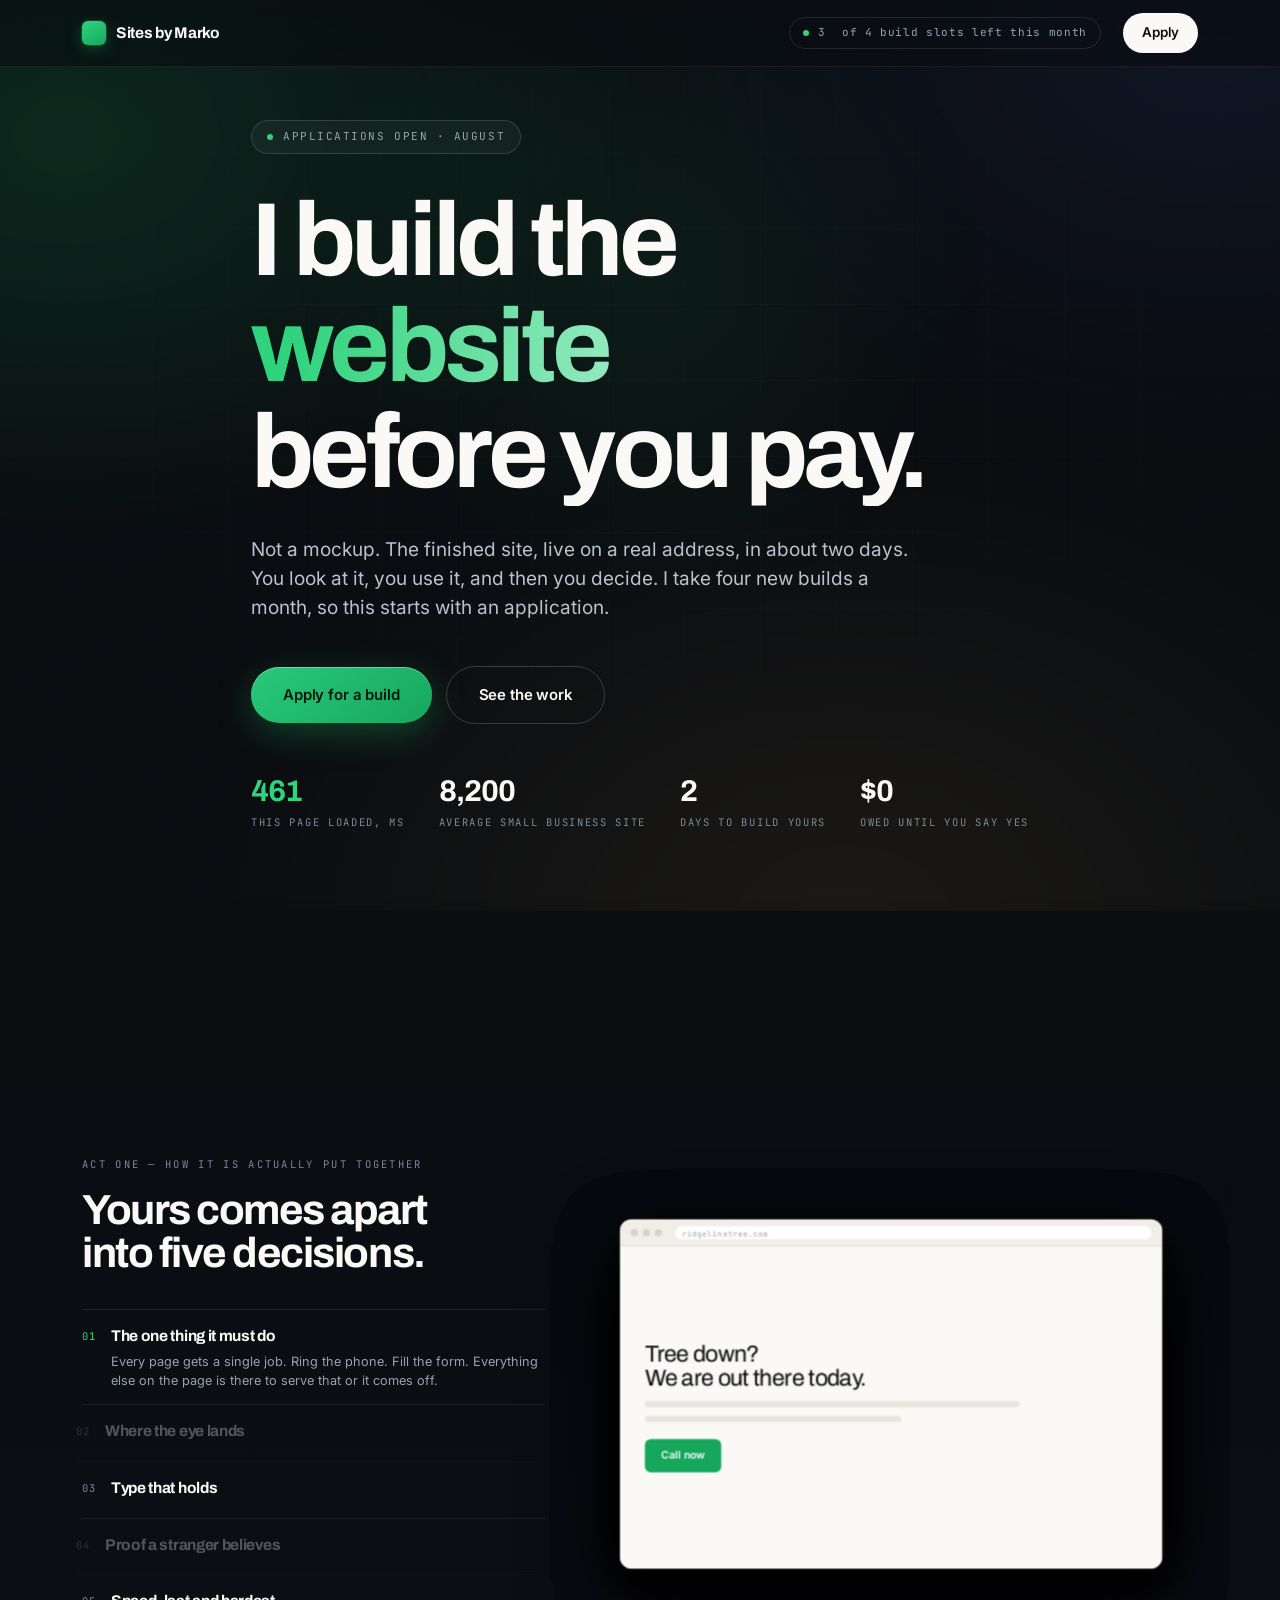
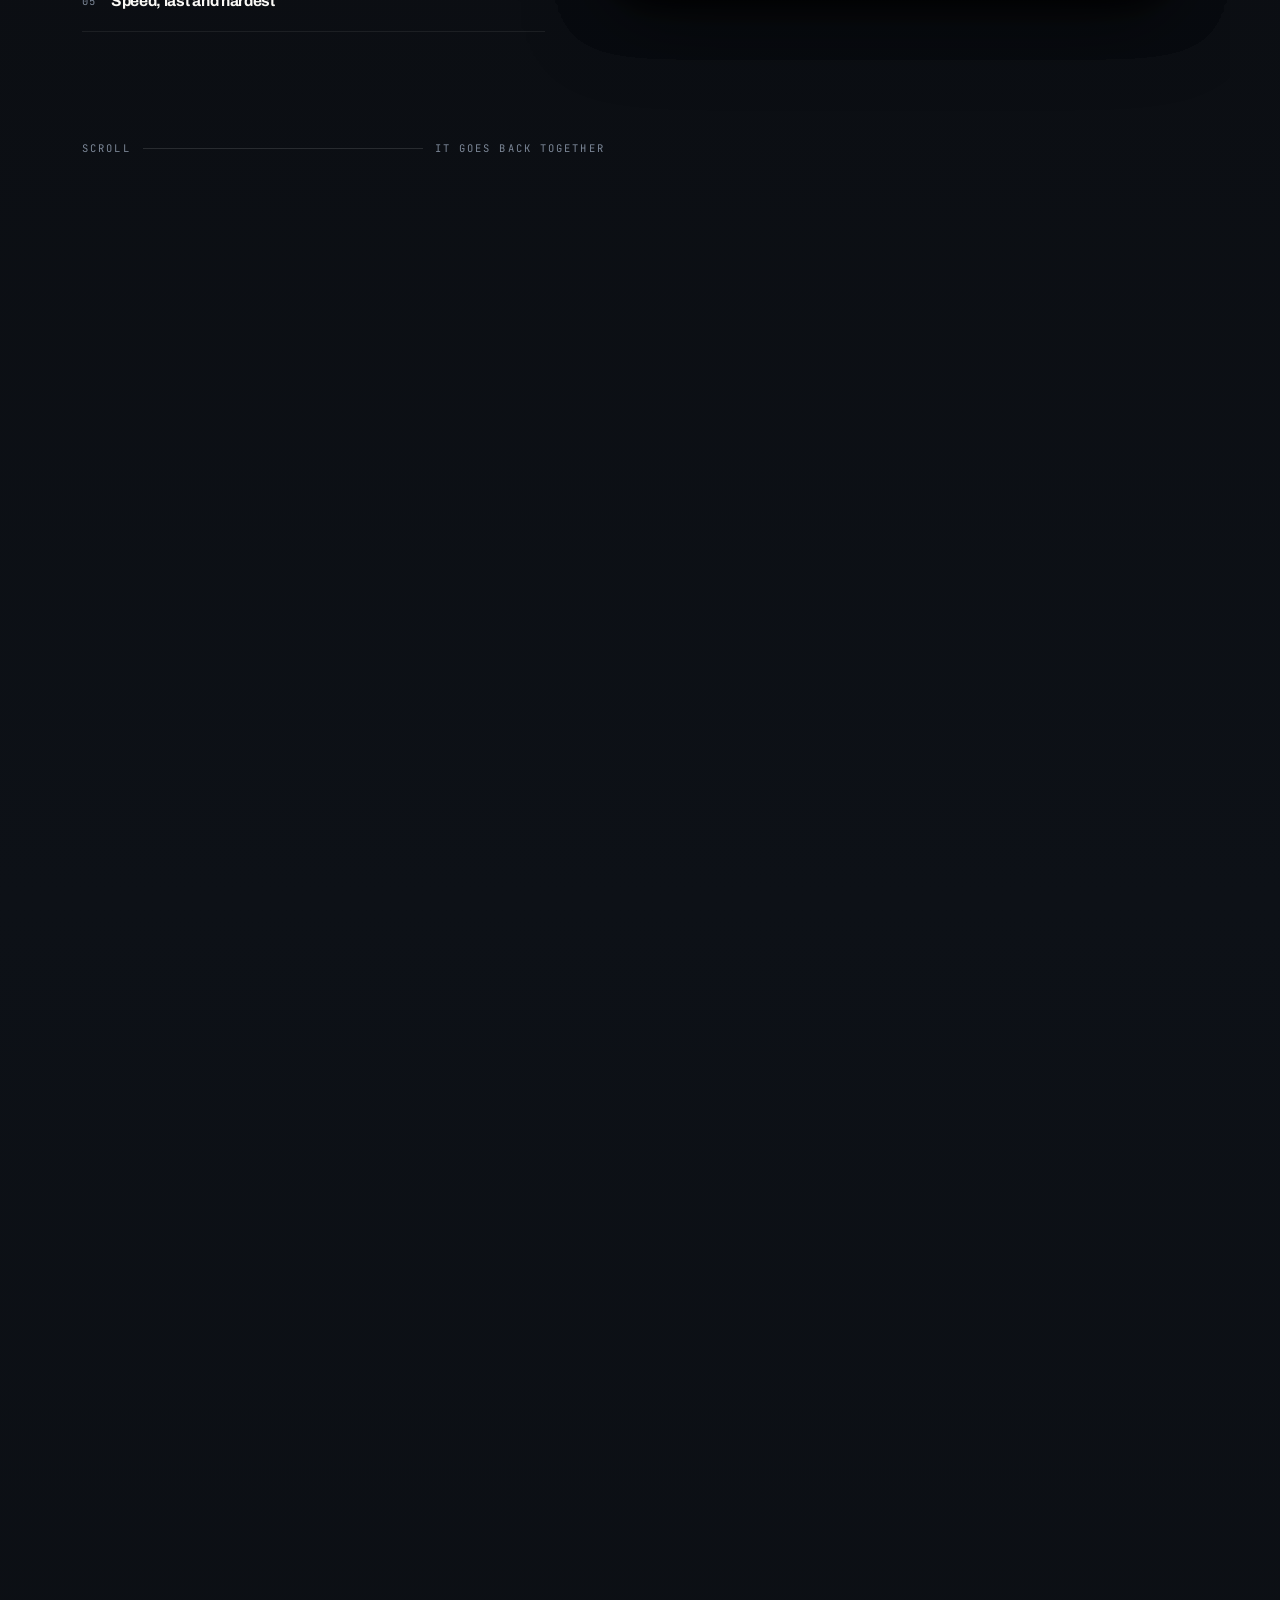
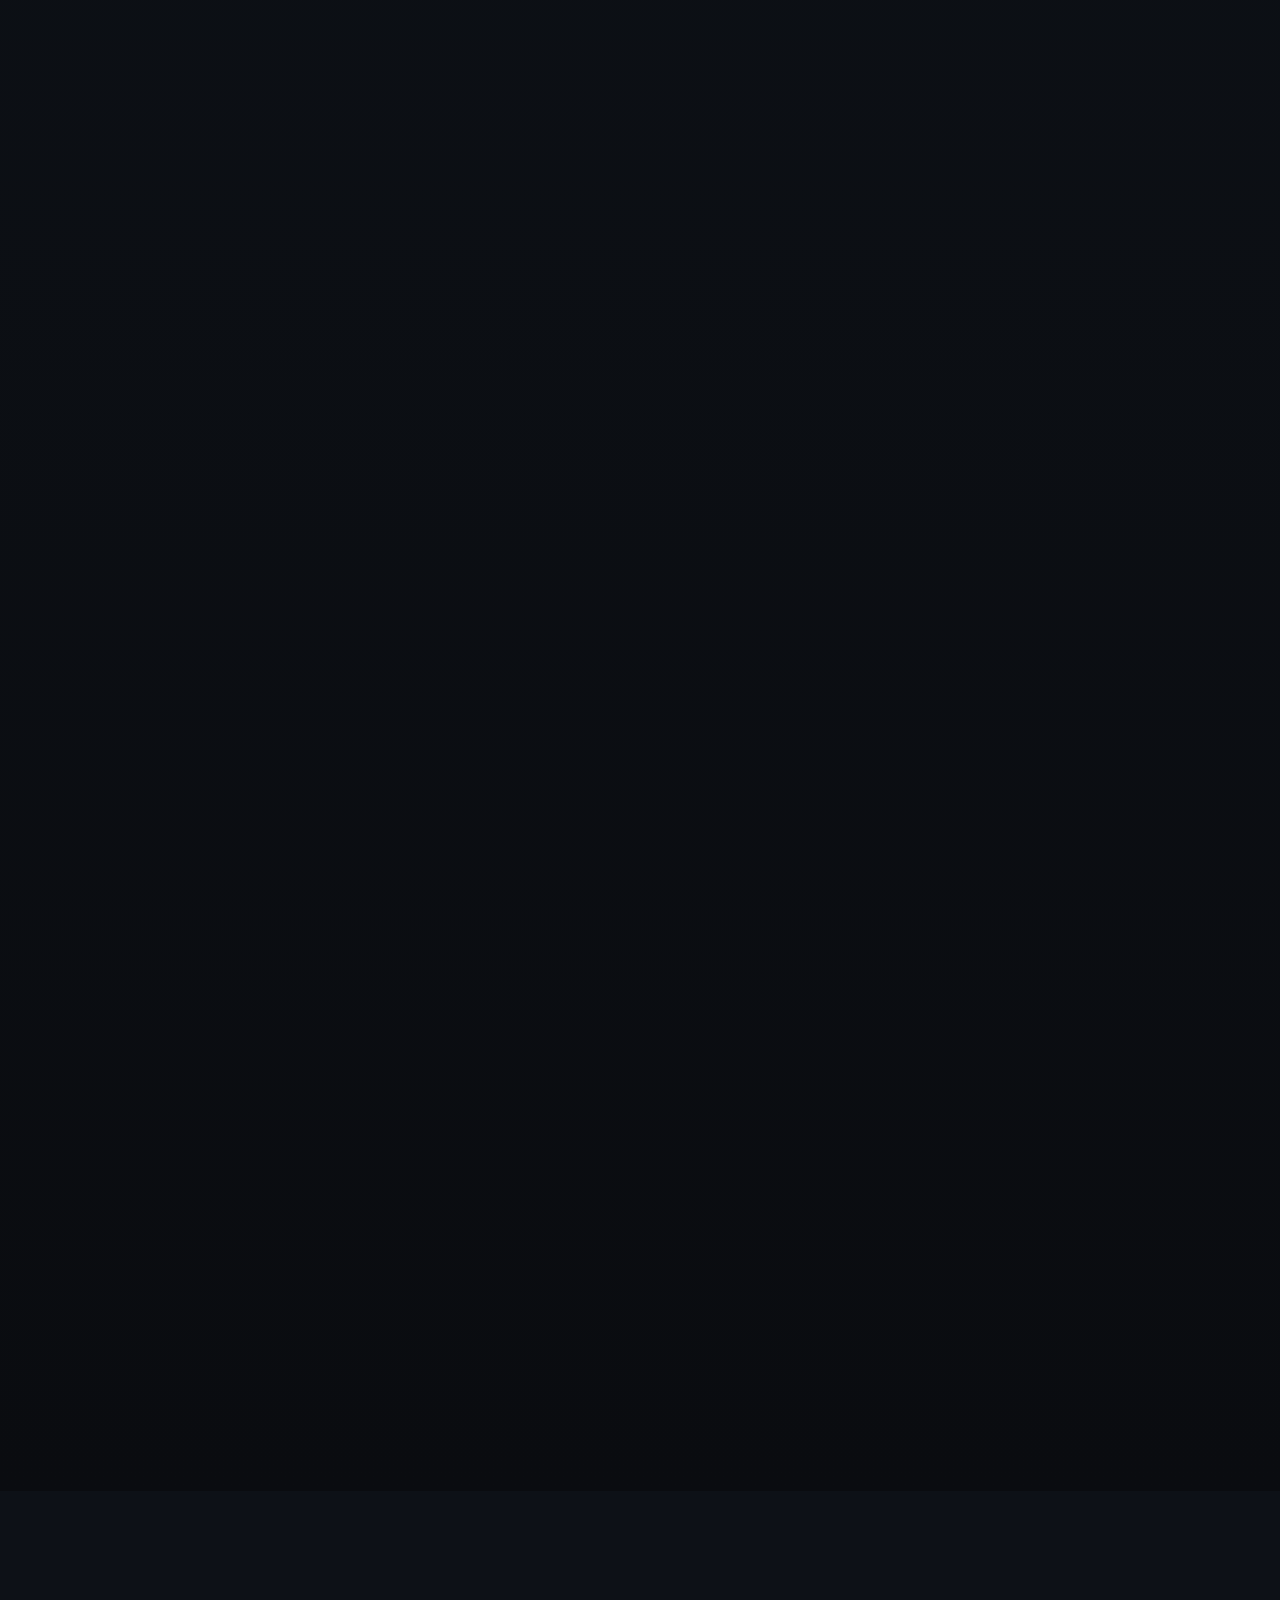
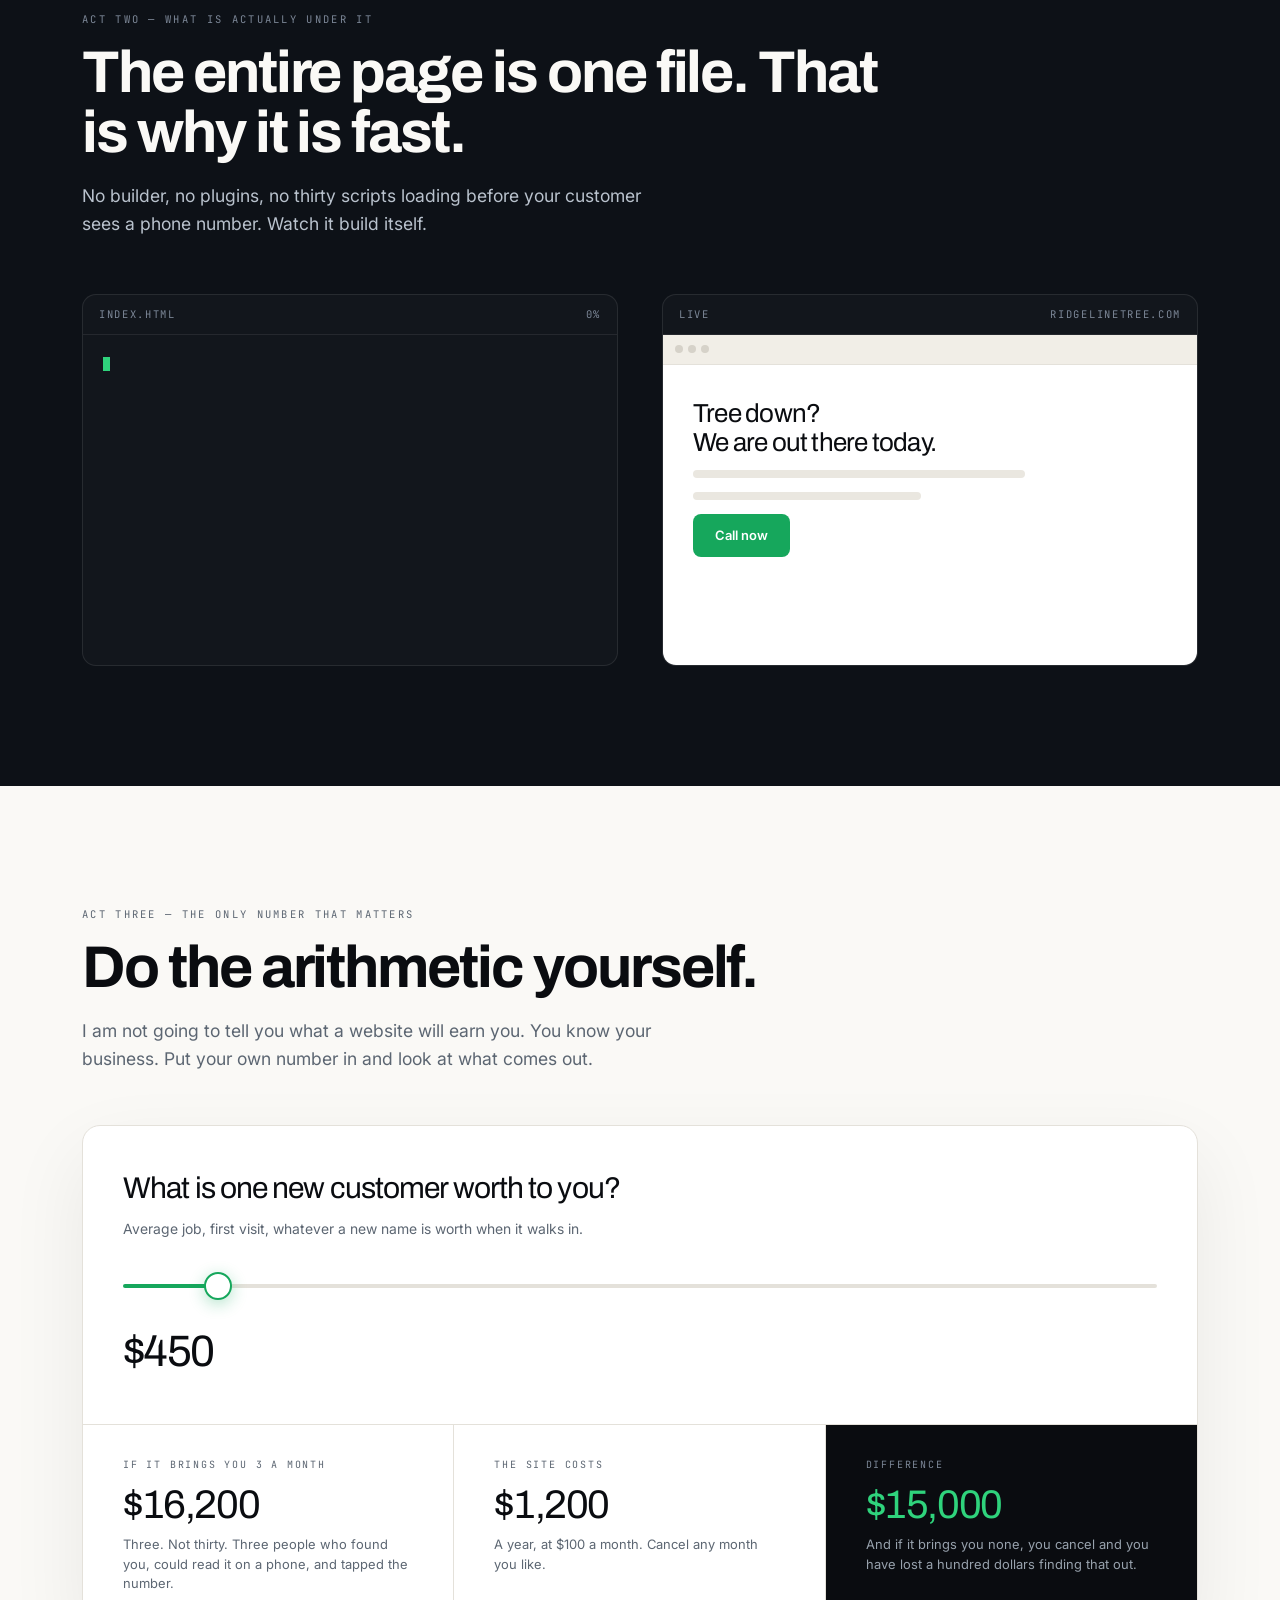
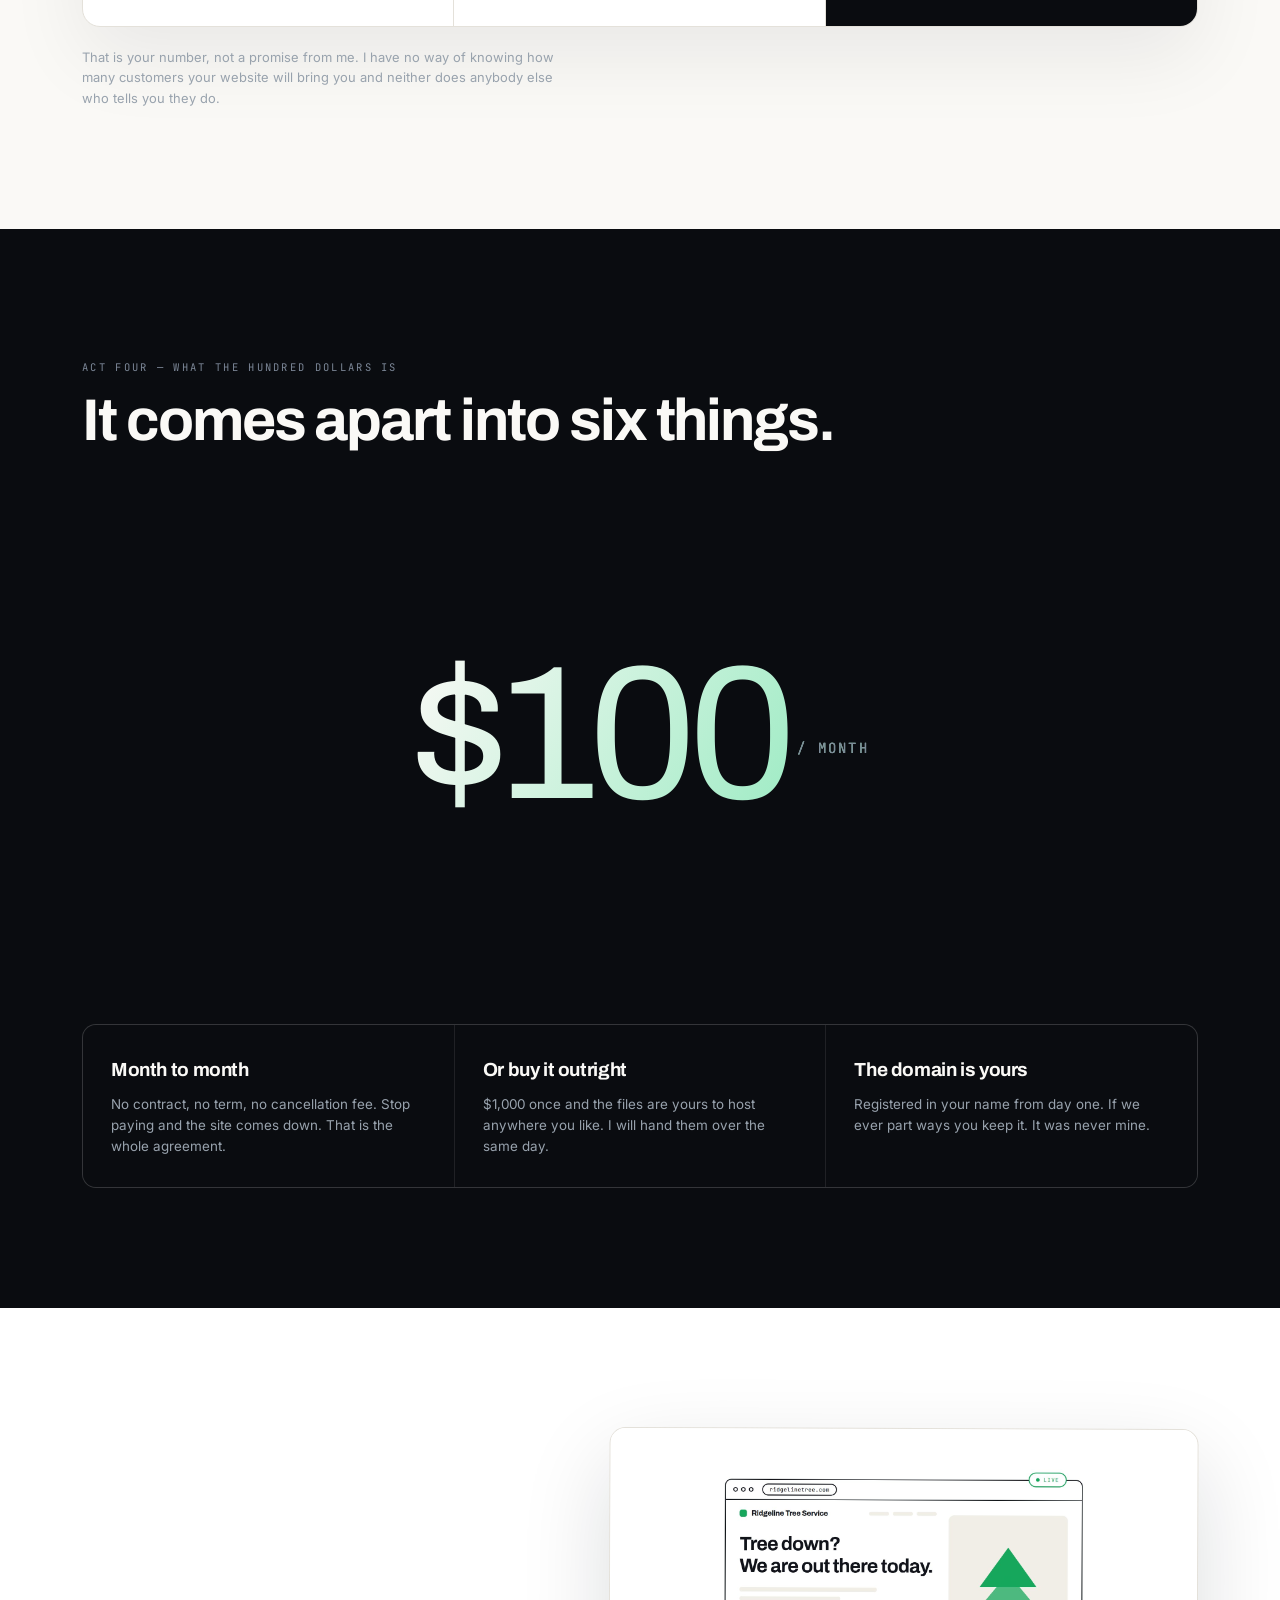
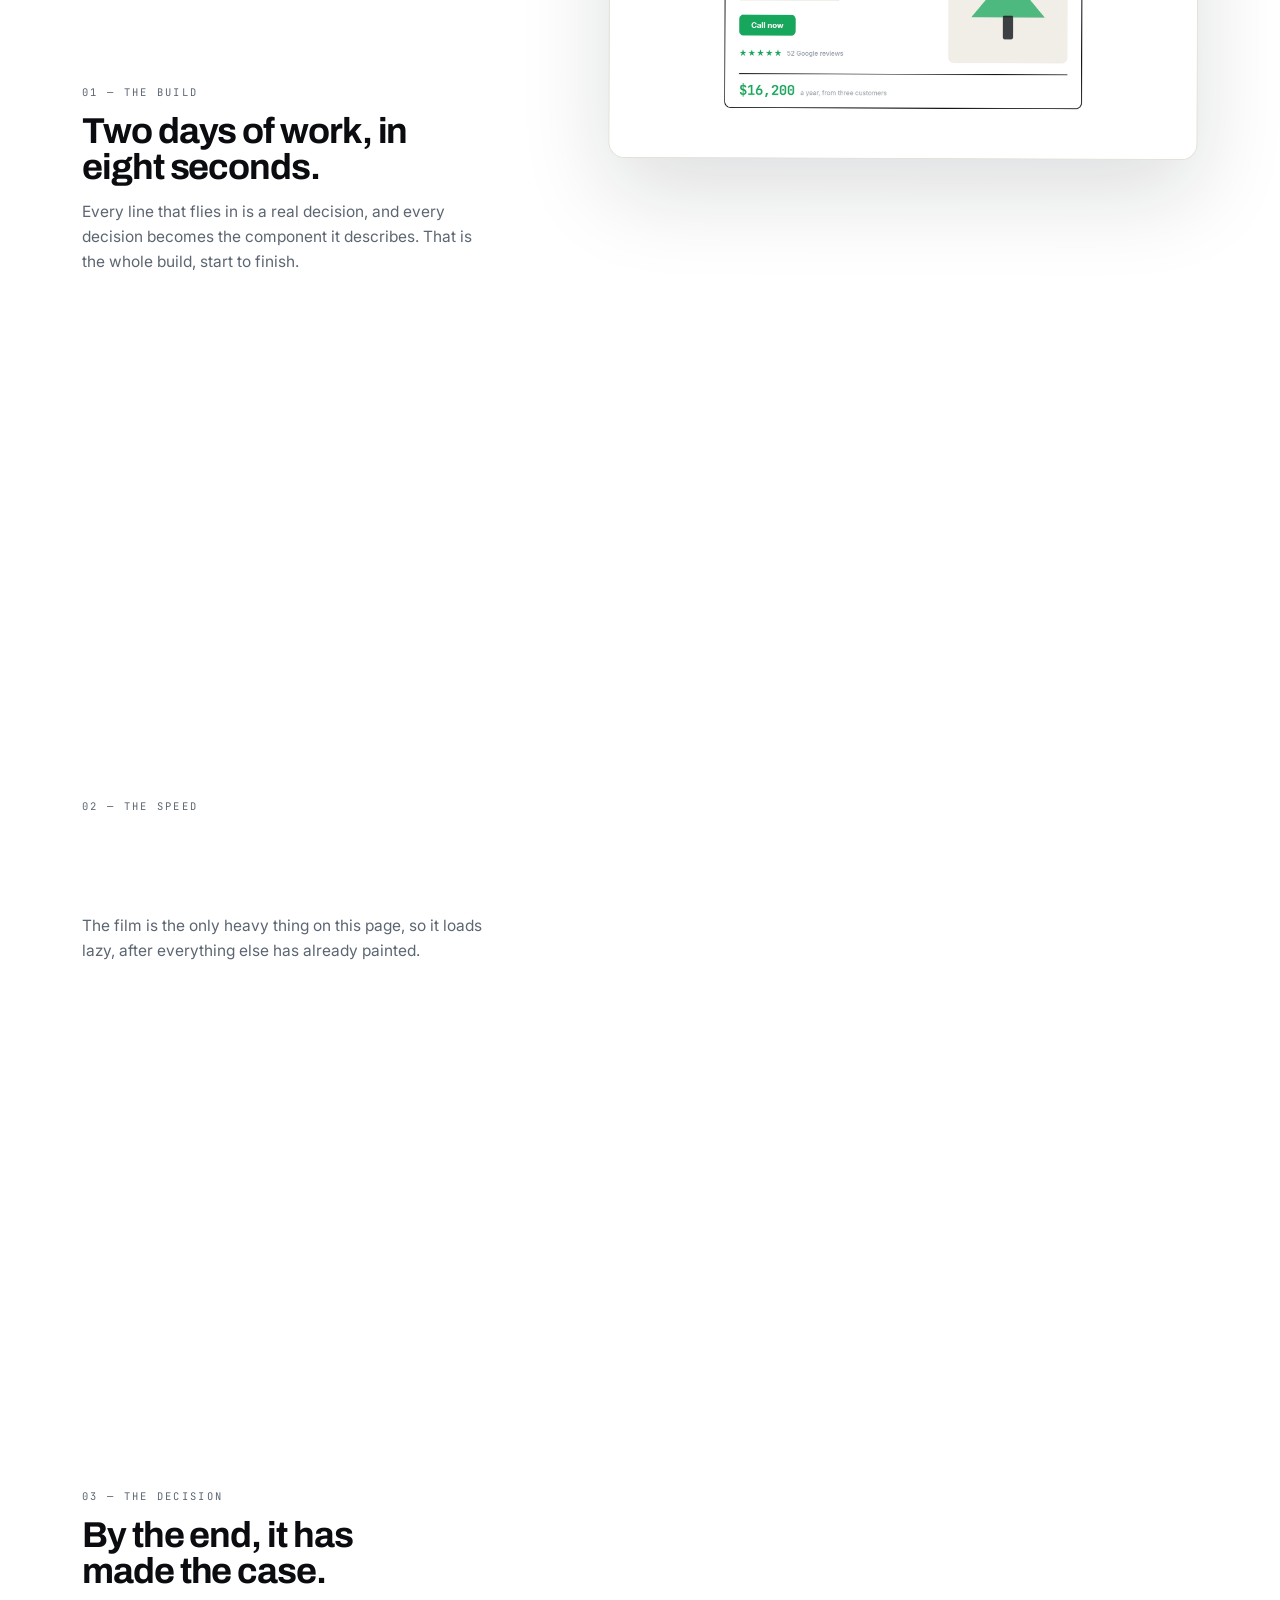
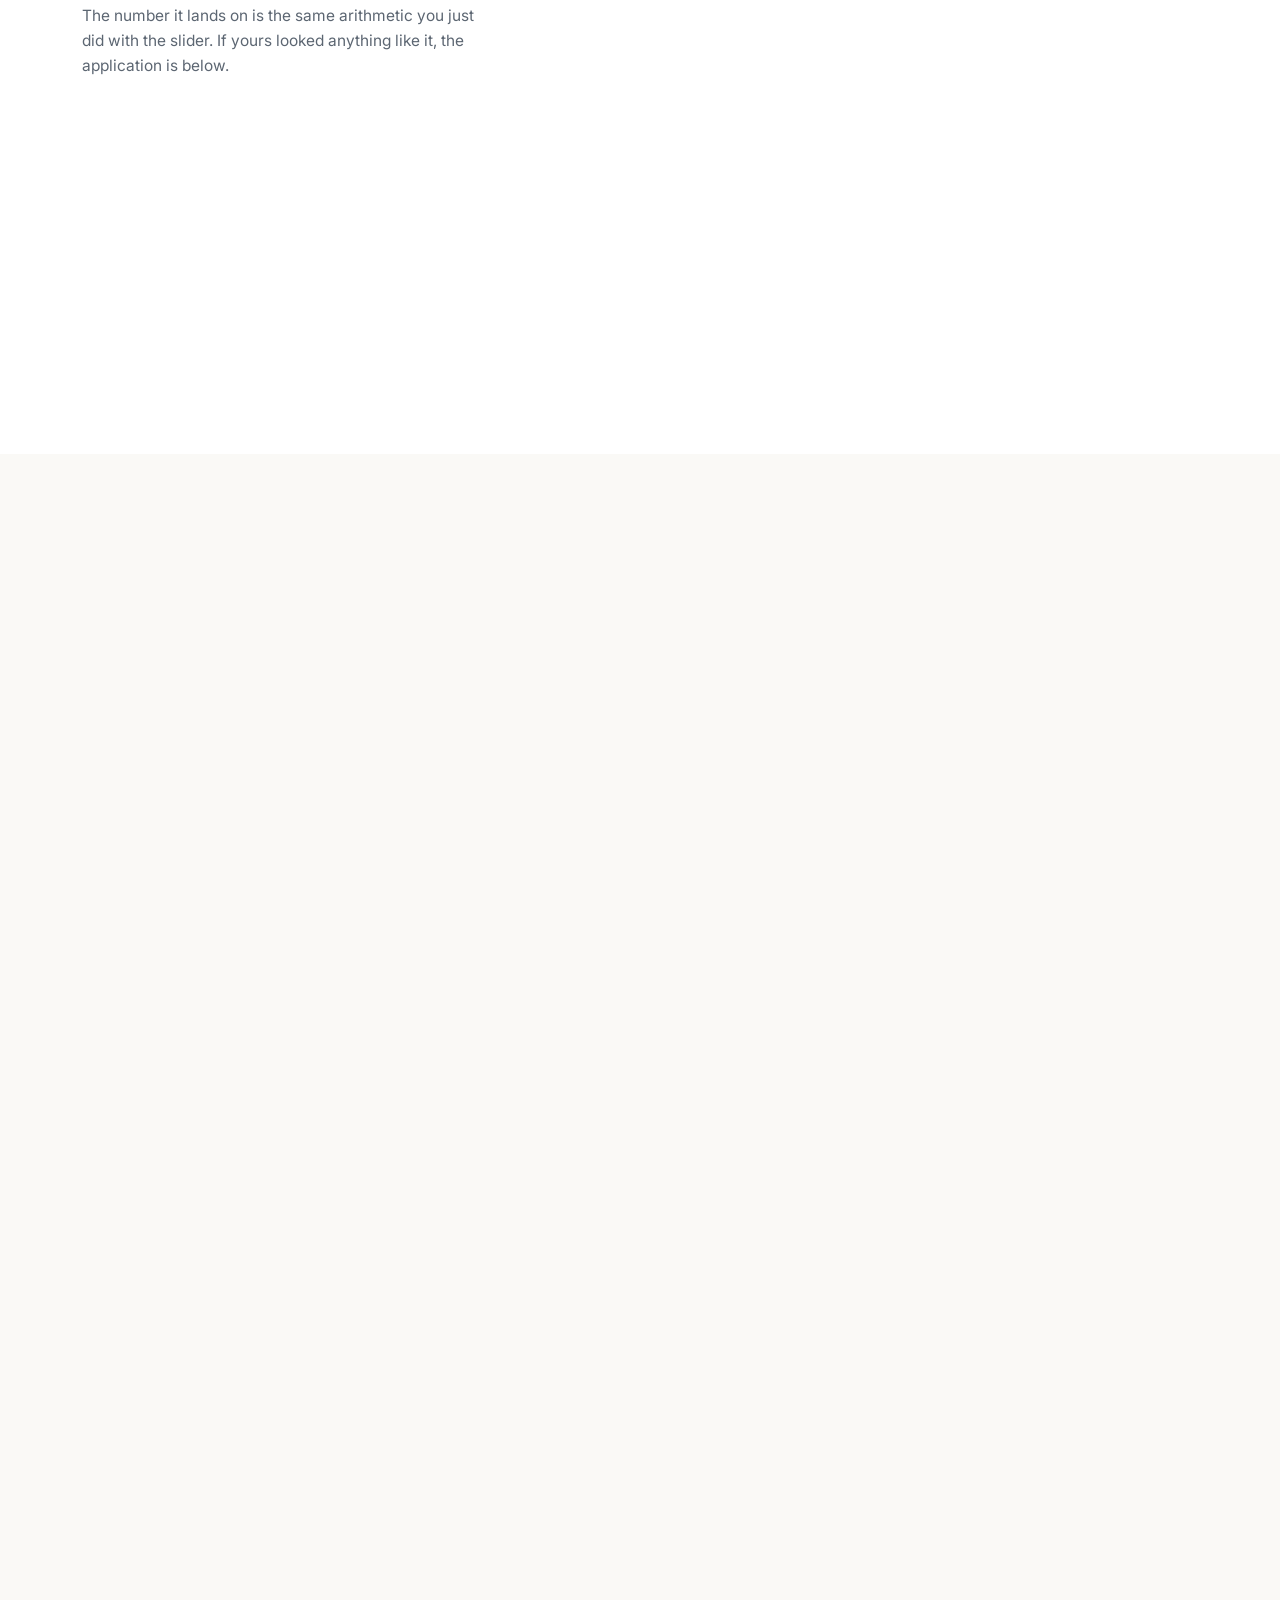
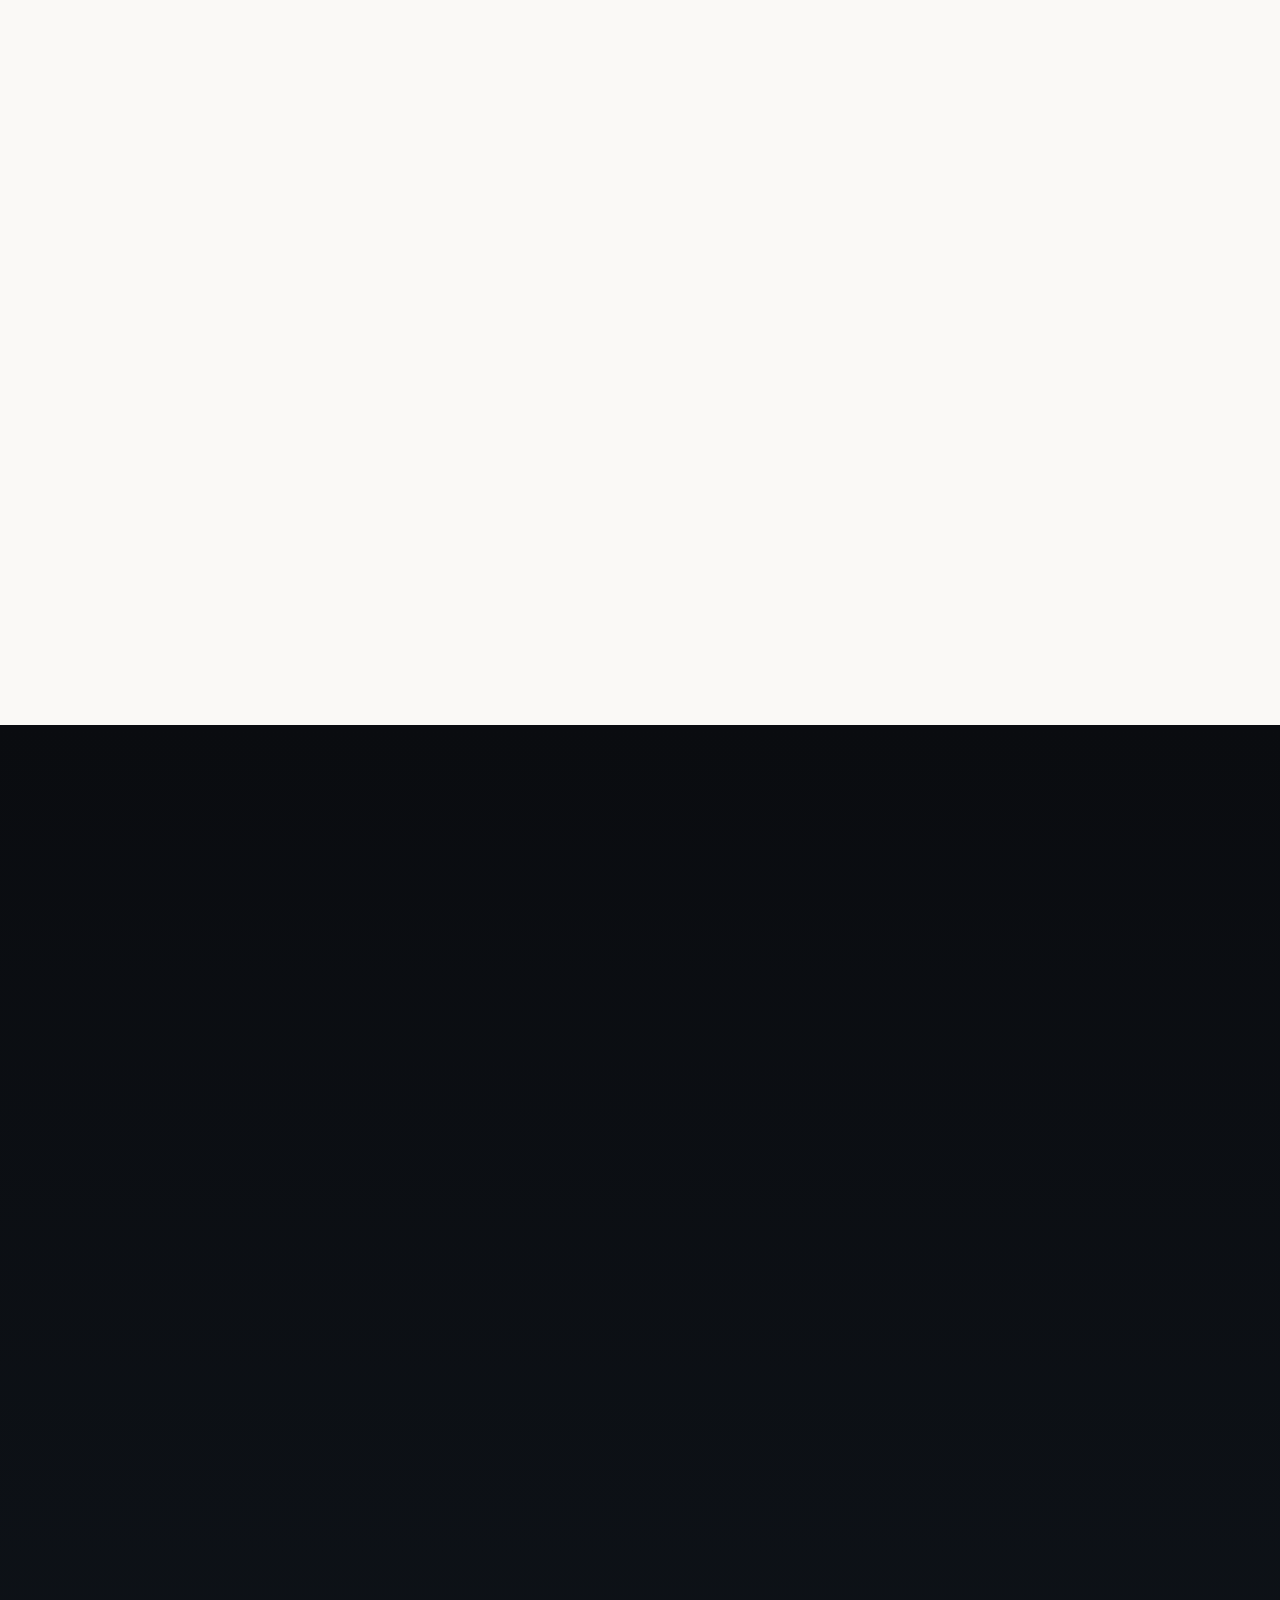
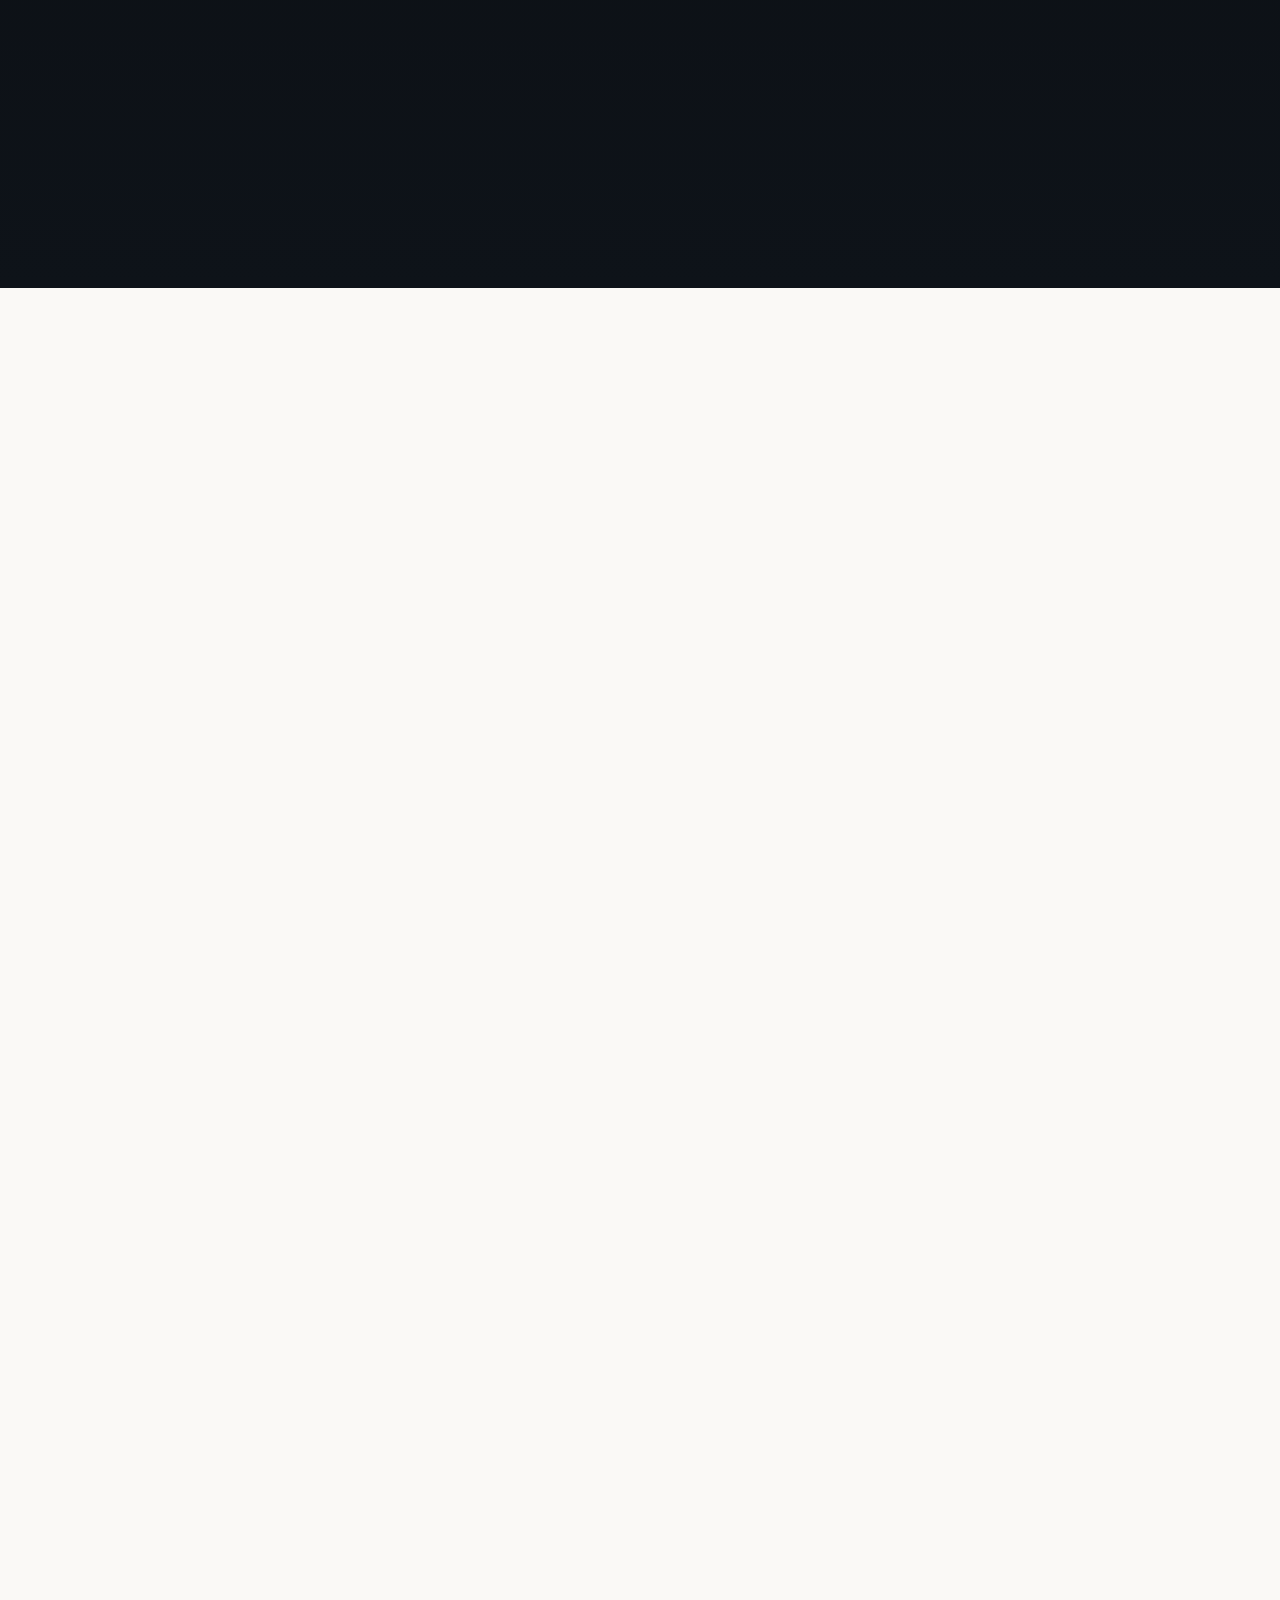
==== commit b7daff14: "Rebuild site: four scroll acts, brand film, application flow Co-Authored-By: Claude Fable 5 <noreply" ====
--- a/index.html
+++ b/index.html
@@ -1,579 +1,918 @@
-<!DOCTYPE html>
-<html lang="en"><head><meta charset="utf-8"/>
-<meta name="viewport" content="width=device-width,initial-scale=1"/>
-<title>Marko Deric &mdash; small business websites, built and maintained</title>
-<meta name="description" content="I build small business websites and then I keep them current. Free build and $100 a month, or $1,000 to own it outright."/>
-<meta property="og:type" content="website"/>
-<meta property="og:url" content="https://sitesbymarko.com/"/>
-<meta property="og:site_name" content="Marko Deric"/>
-<meta property="og:title" content="Marko Deric &mdash; small business websites, built and maintained"/>
-<meta property="og:description" content="I build small business websites and then I keep them current. Free build and $100 a month, or $1,000 to own it outright."/>
-<meta property="og:image" content="https://sitesbymarko.com/assets/og-image.png"/>
-<meta property="og:image:width" content="1200"/><meta property="og:image:height" content="630"/>
-<meta name="twitter:card" content="summary_large_image"/>
-<link rel="icon" href="assets/favicon.svg"/>
-<link rel="apple-touch-icon" href="assets/apple-touch-icon.png"/>
+<!doctype html>
+<html lang="en">
+<head>
+<meta charset="utf-8">
+<meta name="viewport" content="width=device-width,initial-scale=1">
+<title>Sites by Marko — Apply for a build</title>
+<meta name="description" content="I build small business websites and then I keep them current. Free build and $100 a month, or $1,000 to own it outright.">
+<link rel="canonical" href="https://sitesbymarko.com/">
+<meta property="og:type" content="website">
+<meta property="og:url" content="https://sitesbymarko.com/">
+<meta property="og:site_name" content="Sites by Marko">
+<meta property="og:title" content="Sites by Marko — Apply for a build">
+<meta property="og:description" content="I build small business websites and then I keep them current. Free build and $100 a month, or $1,000 to own it outright.">
+<meta property="og:image" content="https://sitesbymarko.com/assets/og-image.png">
+<meta property="og:image:width" content="1200"><meta property="og:image:height" content="630">
+<meta name="twitter:card" content="summary_large_image">
+<meta name="theme-color" content="#0A0C10">
+<link rel="icon" href="assets/favicon.svg">
+<link rel="apple-touch-icon" href="assets/apple-touch-icon.png">
 <style>
 @font-face{font-family:'Archivo';font-style:normal;font-weight:400;font-display:block;src:url([data-uri]) format('woff2');}
-@font-face{font-family:'Archivo';font-style:normal;font-weight:500;font-display:block;src:url([data-uri]) format('woff2');}
-@font-face{font-family:'Archivo';font-style:normal;font-weight:600;font-display:block;src:url([data-uri]) format('woff2');}
 @font-face{font-family:'Archivo';font-style:normal;font-weight:700;font-display:block;src:url([data-uri]) format('woff2');}
 @font-face{font-family:'InterX';font-style:normal;font-weight:400;font-display:block;src:url([data-uri]) format('woff2');}
-@font-face{font-family:'InterX';font-style:normal;font-weight:500;font-display:block;src:url([data-uri]) format('woff2');}
 @font-face{font-family:'InterX';font-style:normal;font-weight:600;font-display:block;src:url([data-uri]) format('woff2');}
 @font-face{font-family:'InterX';font-style:normal;font-weight:700;font-display:block;src:url([data-uri]) format('woff2');}
 @font-face{font-family:'JBMono';font-style:normal;font-weight:400;font-display:block;src:url([data-uri]) format('woff2');}
-@font-face{font-family:'JBMono';font-style:normal;font-weight:600;font-display:block;src:url([data-uri]) format('woff2');}
-
 :root{
-  --ink:#10141A; --graphite:#232A33; --slate:#5C6672; --mist:#98A2AD;
-  --line:#E4E1DA; --sand:#F1EEE7; --paper:#FAF9F6; --white:#FFFFFF;
-  --live:#16A75C; --live-tint:#E8F4ED; --live-deep:#0E7A43;
-  --flag:#B4472E; --flag-tint:#FBEDE9;
-  --r-sm:6px; --r-md:10px; --r-lg:16px;
+  --ink:#0A0C10; --ink2:#12161C; --graphite:#1C222B;
+  --paper:#FAF9F6; --sand:#F1EEE7; --line:#E4E1DA; --linedk:#242B35;
+  --slate:#5C6672; --mist:#98A2AD; --fog:#7C8797;
+  --live:#16A75C; --live-lt:#2FD37C; --flag:#B4472E;
+  --gold:#C9A24B;
+  --ease:cubic-bezier(.22,.68,.28,1);
 }
-*{box-sizing:border-box;}
-html{-webkit-font-smoothing:antialiased;text-rendering:optimizeLegibility;}
-body{margin:0;background:var(--paper);color:var(--ink);
-  font-family:'InterX',system-ui,sans-serif;font-size:15px;line-height:1.62;
-  font-feature-settings:'kern' 1,'liga' 1;}
-h1,h2,h3,h4{font-family:'Archivo',system-ui,sans-serif;margin:0;
-  letter-spacing:-0.018em;line-height:1.14;font-weight:700;}
-h1{font-size:34px;} h2{font-size:22px;letter-spacing:-0.012em;}
-h3{font-size:16px;letter-spacing:-0.005em;line-height:1.35;}
-p{margin:0 0 12px;}
-strong{font-weight:600;}
-a{color:var(--ink);}
-.mono{font-family:'JBMono',ui-monospace,monospace;font-variant-numeric:tabular-nums;}
-.eyebrow{font-size:10.5px;font-weight:600;letter-spacing:.15em;text-transform:uppercase;
-  color:var(--slate);margin:0 0 10px;}
-.lede{font-size:16.5px;line-height:1.55;color:var(--slate);}
-.small{font-size:13px;line-height:1.55;}
-.micro{font-size:11.5px;line-height:1.5;color:var(--slate);}
-.rule{height:1px;background:var(--line);border:0;margin:0;}
-.dot{display:inline-block;width:7px;height:7px;border-radius:50%;background:var(--live);
-  vertical-align:middle;}
-
-html{scroll-behavior:smooth;}
-body{background:var(--paper);color:var(--ink);}
-.wrap{max-width:1180px;margin:0 auto;padding:0 40px;}
-section{padding:110px 0;border-top:1px solid var(--line);}
-.eyebrow{font-family:'JBMono';font-size:11.5px;letter-spacing:.14em;text-transform:uppercase;
-  color:var(--mist);display:block;margin-bottom:26px;}
-h2.big{font-size:52px;line-height:1.04;letter-spacing:-0.04em;max-width:17ch;}
-.lede{font-size:19px;line-height:1.6;color:var(--slate);max-width:56ch;margin-top:22px;}
-
-/* reveal on scroll */
-.reveal{opacity:0;transform:translateY(20px);
-  transition:opacity .7s cubic-bezier(.22,1,.36,1),transform .7s cubic-bezier(.22,1,.36,1);}
-.reveal.in{opacity:1;transform:none;}
-@media (prefers-reduced-motion:reduce){
-  .reveal{opacity:1;transform:none;transition:none;}
-  html{scroll-behavior:auto;}
+*{box-sizing:border-box;margin:0;padding:0}
+html{-webkit-font-smoothing:antialiased;scroll-behavior:smooth}
+body{background:var(--ink);color:var(--paper);
+  font-family:'InterX',system-ui,sans-serif;font-size:16px;line-height:1.6;
+  overflow-x:hidden}
+h1,h2,h3{font-family:'Archivo',system-ui,sans-serif;font-weight:700;
+  letter-spacing:-.03em;line-height:1.02}
+.mono{font-family:'JBMono',ui-monospace,monospace;font-variant-numeric:tabular-nums}
+a{color:inherit;text-decoration:none}
+.wrap{max-width:1180px;margin:0 auto;padding:0 32px}
+.eyebrow{font-family:'JBMono',monospace;font-size:10.5px;letter-spacing:.22em;
+  text-transform:uppercase;color:var(--fog)}
+
+/* ---------- grain + spotlight ---------- */
+.grain{position:fixed;inset:0;pointer-events:none;z-index:60;opacity:.05;
+  background-image:url("data:image/svg+xml;utf8,<svg xmlns='http://www.w3.org/2000/svg' width='140' height='140'><filter id='n'><feTurbulence type='fractalNoise' baseFrequency='.82' numOctaves='3'/></filter><rect width='140' height='140' filter='url(%23n)'/></svg>");
+  mix-blend-mode:overlay}
+.spot{position:fixed;inset:0;pointer-events:none;z-index:1;
+  background:radial-gradient(560px circle at var(--mx,50%) var(--my,30%),
+    rgba(22,167,92,.10), transparent 62%);
+  transition:opacity .5s}
+
+/* ---------- nav ---------- */
+nav{position:fixed;top:0;left:0;right:0;z-index:50;
+  backdrop-filter:blur(18px) saturate(150%);
+  background:rgba(10,12,16,.62);border-bottom:1px solid rgba(255,255,255,.06);
+  transition:background .4s,border-color .4s}
+.nav-in{max-width:1180px;margin:0 auto;padding:0 32px;height:66px;
+  display:flex;align-items:center;gap:22px}
+.brand{font-family:'Archivo',sans-serif;font-weight:700;font-size:15.5px;
+  letter-spacing:-.02em;display:flex;align-items:center;gap:10px}
+.mark{width:24px;height:24px;border-radius:6px;
+  background:linear-gradient(150deg,var(--live-lt),var(--live));
+  box-shadow:0 0 0 1px rgba(255,255,255,.12),0 4px 16px rgba(22,167,92,.35)}
+.slots{margin-left:auto;display:flex;align-items:center;gap:9px;
+  font-family:'JBMono',monospace;font-size:11px;letter-spacing:.06em;color:var(--mist);
+  padding:6px 13px;border:1px solid rgba(255,255,255,.10);border-radius:999px}
+.pip{width:6px;height:6px;border-radius:50%;background:var(--live-lt);
+  box-shadow:0 0 0 0 rgba(47,211,124,.6);animation:pulse 2.6s infinite}
+@keyframes pulse{0%{box-shadow:0 0 0 0 rgba(47,211,124,.55)}
+  70%{box-shadow:0 0 0 9px rgba(47,211,124,0)}100%{box-shadow:0 0 0 0 rgba(47,211,124,0)}}
+.navbtn{padding:9px 19px;border-radius:999px;font-size:13.5px;font-weight:600;
+  background:var(--paper);color:var(--ink);transition:transform .3s var(--ease),box-shadow .3s}
+.navbtn:hover{transform:translateY(-1px);box-shadow:0 8px 24px rgba(0,0,0,.4)}
+@media(max-width:760px){.slots{display:none}}
+
+/* ---------- hero ---------- */
+.hero{position:relative;min-height:100svh;display:flex;align-items:center;
+  padding:120px 0 80px;overflow:hidden}
+.mesh{position:absolute;inset:-30%;z-index:0;opacity:.55;
+  background:
+    radial-gradient(40% 40% at 22% 28%, rgba(22,167,92,.34), transparent 70%),
+    radial-gradient(38% 38% at 78% 22%, rgba(60,90,200,.20), transparent 70%),
+    radial-gradient(45% 45% at 60% 82%, rgba(201,162,75,.16), transparent 70%);
+  filter:blur(28px);animation:drift 26s ease-in-out infinite alternate}
+@keyframes drift{0%{transform:translate3d(-2%,-1%,0) scale(1)}
+  100%{transform:translate3d(3%,2%,0) scale(1.12)}}
+.hgrid{position:absolute;inset:0;z-index:0;opacity:.30;
+  background-image:linear-gradient(rgba(255,255,255,.055) 1px,transparent 1px),
+    linear-gradient(90deg,rgba(255,255,255,.055) 1px,transparent 1px);
+  background-size:76px 76px;
+  -webkit-mask-image:radial-gradient(78% 62% at 50% 42%,#000 25%,transparent 78%);
+  mask-image:radial-gradient(78% 62% at 50% 42%,#000 25%,transparent 78%)}
+.hero .wrap{position:relative;z-index:2}
+.tag{display:inline-flex;align-items:center;gap:10px;padding:7px 15px;border-radius:999px;
+  border:1px solid rgba(255,255,255,.13);background:rgba(255,255,255,.04);
+  font-family:'JBMono',monospace;font-size:11px;letter-spacing:.14em;
+  text-transform:uppercase;color:var(--mist);margin-bottom:34px}
+h1.big{font-size:clamp(46px,8.2vw,104px);letter-spacing:-.045em;max-width:15ch}
+h1.big .ln{display:block;overflow:hidden}
+h1.big .ln>span{display:block;transform:translateY(105%) rotate(2.5deg);
+  filter:blur(9px);opacity:0;
+  animation:rise 1.15s var(--ease) forwards}
+h1.big .ln:nth-child(2)>span{animation-delay:.10s}
+h1.big .ln:nth-child(3)>span{animation-delay:.20s}
+@keyframes rise{to{transform:translateY(0) rotate(0);filter:blur(0);opacity:1}}
+.grad{background:linear-gradient(96deg,var(--live-lt) 6%,#8FE9BC 46%,var(--paper) 92%);
+  -webkit-background-clip:text;background-clip:text;color:transparent}
+.sub{margin-top:30px;max-width:56ch;font-size:19px;line-height:1.52;color:#B9C2CD;
+  opacity:0;animation:fade 1s var(--ease) .48s forwards}
+@keyframes fade{to{opacity:1}}
+.cta{margin-top:44px;display:flex;flex-wrap:wrap;gap:14px;align-items:center;
+  opacity:0;animation:fade 1s var(--ease) .64s forwards}
+.btn{position:relative;overflow:hidden;padding:16px 32px;border-radius:999px;
+  font-size:15px;font-weight:600;letter-spacing:-.01em;
+  transition:transform .35s var(--ease),box-shadow .35s var(--ease)}
+.btn.solid{background:linear-gradient(140deg,#28C878,var(--live));color:#03170D;
+  box-shadow:0 10px 34px rgba(22,167,92,.34),inset 0 1px 0 rgba(255,255,255,.35)}
+.btn.solid:hover{transform:translateY(-2px);box-shadow:0 16px 44px rgba(22,167,92,.46)}
+.btn.solid::after{content:"";position:absolute;inset:0;
+  background:linear-gradient(105deg,transparent 38%,rgba(255,255,255,.5) 50%,transparent 62%);
+  transform:translateX(-120%);transition:transform .8s var(--ease)}
+.btn.solid:hover::after{transform:translateX(120%)}
+.btn.ghost{border:1px solid rgba(255,255,255,.18);color:var(--paper)}
+.btn.ghost:hover{border-color:rgba(255,255,255,.42);transform:translateY(-2px)}
+.meter{margin-top:52px;display:flex;flex-wrap:wrap;gap:34px;
+  opacity:0;animation:fade 1s var(--ease) .8s forwards}
+.meter div b{display:block;font-family:'Archivo',sans-serif;font-size:30px;
+  letter-spacing:-.03em;line-height:1}
+.meter div span{font-family:'JBMono',monospace;font-size:10.5px;letter-spacing:.16em;
+  text-transform:uppercase;color:var(--fog);display:block;margin-top:8px}
+.meter b.on{color:var(--live-lt)}
+
+/* ---------- generic reveal ---------- */
+.rv{opacity:0;transform:translateY(30px);
+  transition:opacity .9s var(--ease),transform .9s var(--ease)}
+.rv.in{opacity:1;transform:none}
+.rv.d1{transition-delay:.08s}.rv.d2{transition-delay:.16s}
+.rv.d3{transition-delay:.24s}.rv.d4{transition-delay:.32s}
+
+/* ---------- act shell ---------- */
+.act{position:relative;padding:120px 0}
+.act.light{background:var(--paper);color:var(--ink)}
+.act.light .eyebrow{color:var(--slate)}
+.head{max-width:24ch;font-size:clamp(32px,4.6vw,60px);letter-spacing:-.035em;margin-top:14px}
+.dek{margin-top:20px;max-width:52ch;font-size:17.5px;color:#B9C2CD}
+.act.light .dek{color:var(--slate)}
+
+/* ---------- ACT I : the teardown ---------- */
+#teardown{height:420svh;position:relative;background:
+  linear-gradient(180deg,var(--ink) 0%,#0D1117 42%,var(--ink) 100%)}
+.stage{position:sticky;top:0;height:100svh;overflow:hidden;
+  display:grid;grid-template-columns:.86fr 1.14fr;align-items:center;gap:40px;
+  max-width:1180px;margin:0 auto;padding:66px 32px 0}
+.stageL{position:relative;z-index:3}
+.stageL .eyebrow{margin-bottom:16px;display:block}
+.stageL h2{font-size:clamp(26px,3.4vw,42px);letter-spacing:-.035em;max-width:16ch}
+.idx{margin-top:34px;border-top:1px solid rgba(255,255,255,.09)}
+.row{display:flex;gap:14px;padding:14px 0;border-bottom:1px solid rgba(255,255,255,.07);
+  opacity:.30;transform:translateX(-6px);
+  transition:opacity .5s var(--ease),transform .5s var(--ease)}
+.row.on{opacity:1;transform:none}
+.row i{flex:none;font-family:'JBMono',monospace;font-size:10.5px;letter-spacing:.14em;
+  font-style:normal;color:var(--fog);padding-top:4px;transition:color .5s}
+.row.on i{color:var(--live-lt)}
+.row b{display:block;font-family:'Archivo',sans-serif;font-size:15.5px;letter-spacing:-.02em}
+.row p{font-size:12.8px;color:var(--mist);line-height:1.5;margin-top:3px;
+  max-height:0;overflow:hidden;opacity:0;
+  transition:max-height .55s var(--ease),opacity .45s var(--ease)}
+.row.on p{max-height:96px;opacity:1}
+
+.stageR{position:relative;height:100%;display:grid;place-items:center;perspective:1600px}
+.stack{position:relative;width:min(540px,46vw);height:min(348px,30vw);
+  transform-style:preserve-3d;
+  transform:rotateX(calc(var(--e,0)*44deg)) rotateZ(calc(var(--e,0)*-19deg))
+            translateY(calc(var(--e,0)*-136px)) scale(calc(1 - var(--e,0)*.28))}
+.plane{position:absolute;inset:0;border-radius:12px;
+  border:1px solid rgba(255,255,255,.13);
+  background:linear-gradient(150deg,rgba(122,140,165,.22),rgba(80,95,118,.07));
+  box-shadow:0 20px 60px rgba(0,0,0,.55);
+  transform:translateZ(calc(var(--zbase,0)*1px + var(--e,0)*var(--z,0)*1px))
+            translate3d(0,calc(var(--e,0)*var(--y,0)*1px),0)}
+.plane::after{content:attr(data-n);position:absolute;right:16px;bottom:12px;
+  font-family:'JBMono',monospace;font-size:11px;letter-spacing:.14em;color:rgba(255,255,255,.55);
+  opacity:calc(var(--e,0)*1.6 - .5)}
+.plane.lit{border-color:rgba(47,211,124,.55);
+  background:linear-gradient(150deg,rgba(47,211,124,.42),rgba(22,167,92,.14));
+  box-shadow:0 20px 60px rgba(0,0,0,.55),0 0 0 1px rgba(47,211,124,.28),
+             0 0 70px rgba(22,167,92,.48)}
+.plane.top{background:var(--paper);border-color:transparent;
+  box-shadow:0 34px 90px rgba(0,0,0,.66);overflow:hidden}
+.plane.top::after{display:none}
+.mini{position:absolute;inset:0;color:var(--ink);display:flex;flex-direction:column}
+.mini .bar{height:26px;background:var(--sand);border-bottom:1px solid var(--line);
+  display:flex;align-items:center;gap:5px;padding:0 10px;flex:none}
+.mini .bar i{width:7px;height:7px;border-radius:50%;background:#D6D2C9}
+.mini .bar u{flex:1;height:13px;border-radius:7px;background:#fff;margin-left:8px;
+  text-decoration:none;font-family:'JBMono',monospace;font-size:7.5px;color:var(--mist);
+  display:flex;align-items:center;padding:0 7px}
+.mini .body{flex:1;padding:20px 24px;display:flex;flex-direction:column;
+  justify-content:center;gap:9px}
+.mini .mh{font-family:'Archivo',sans-serif;font-size:clamp(15px,2.1vw,23px);
+  letter-spacing:-.03em;line-height:1.08;color:var(--ink)}
+.mini .l{height:6px;border-radius:3px;background:#E8E5DE}
+.mini .l.s{width:52%}.mini .l.m{width:76%}
+.mini .cta2{margin-top:8px;align-self:flex-start;padding:8px 16px;border-radius:6px;
+  background:var(--live);color:#fff;font-size:10.5px;font-weight:600}
+.tdcap{position:absolute;left:32px;right:32px;bottom:6svh;z-index:4}
+.tdcap p{font-family:'JBMono',monospace;font-size:10.5px;letter-spacing:.2em;
+  text-transform:uppercase;color:var(--fog);display:flex;align-items:center;gap:12px}
+.tdbar{flex:1;height:1px;background:rgba(255,255,255,.12);position:relative;max-width:280px}
+.tdbar span{position:absolute;left:0;top:0;bottom:0;background:var(--live-lt);
+  width:calc(var(--p,0)*100%)}
+@media(max-width:900px){
+  #teardown{height:340svh}
+  .stage{grid-template-columns:1fr;grid-template-rows:auto 1fr;align-content:start;
+    gap:14px;padding:84px 20px 0}
+  .stageL h2{font-size:23px;max-width:none}
+  .stageL .eyebrow{font-size:9.5px;margin-bottom:10px}
+  .idx{margin-top:18px}
+  .row{padding:9px 0;gap:10px}
+  .row b{font-size:14px}
+  .row i{font-size:9.5px;padding-top:3px}
+  .row p{display:none}
+  .stageR{height:auto;align-self:center;padding-bottom:24px}
+  .stack{width:min(330px,76vw);height:min(212px,48vw)}
+  .tdcap{display:none}
 }
 
-/* nav */
-nav{position:sticky;top:0;z-index:60;background:rgba(250,249,246,.82);
-  backdrop-filter:saturate(150%) blur(14px);border-bottom:1px solid transparent;
-  transition:border-color .3s;}
-nav.stuck{border-bottom-color:var(--line);background:var(--paper);}
-nav .in{max-width:1180px;margin:0 auto;padding:16px 40px;display:flex;align-items:center;
-  justify-content:space-between;gap:20px;}
-.brand{font-family:'Archivo';font-weight:700;font-size:15px;letter-spacing:-0.01em;}
-.brand em{font-style:normal;color:var(--mist);font-weight:400;}
-.nlinks{display:flex;gap:26px;align-items:center;}
-.nlinks a{font-size:14px;color:var(--slate);text-decoration:none;transition:color .2s;}
-.nlinks a:hover{color:var(--ink);}
-.nbtn{background:var(--ink);color:var(--paper)!important;padding:10px 18px;border-radius:99px;
-  font-family:'Archivo';font-weight:600;font-size:14px;transition:transform .2s;}
-.nbtn:hover{transform:translateY(-1px);}
-
-/* hero */
-.hero{padding:96px 0 0;border-top:0;}
-.hrule{height:1px;background:var(--ink);}
-.hmeta{display:flex;justify-content:space-between;font-family:'JBMono';font-size:11.5px;
-  letter-spacing:.06em;color:var(--slate);padding:14px 0 64px;}
-h1{font-size:clamp(44px,7.4vw,92px);line-height:.98;letter-spacing:-0.048em;max-width:14ch;}
-h1 .w{display:inline-block;opacity:0;transform:translateY(26px);
-  animation:rise .95s cubic-bezier(.22,1,.36,1) forwards;}
-@keyframes rise{to{opacity:1;transform:none;}}
-.hsub{display:grid;grid-template-columns:1.15fr .85fr;gap:70px;margin-top:52px;padding-top:30px;
-  border-top:1px solid var(--line);align-items:start;}
-.hsub > p{font-size:18px;line-height:1.65;color:var(--slate);}
-.cta{display:flex;gap:10px;margin-top:26px;flex-wrap:wrap;}
-.btn{font-family:'Archivo';font-weight:600;font-size:15.5px;padding:15px 28px;border-radius:99px;
-  border:1px solid var(--ink);background:var(--ink);color:var(--paper);text-decoration:none;
-  display:inline-block;transition:transform .2s,box-shadow .25s;}
-.btn:hover{transform:translateY(-2px);box-shadow:0 14px 34px rgba(16,20,26,.18);}
-.btn.ghost{background:transparent;color:var(--ink);border-color:var(--line);}
-.btn.ghost:hover{border-color:var(--ink);box-shadow:none;}
-
-/* the live proof card */
-.proof{border:1px solid var(--line);border-radius:18px;background:var(--white);padding:26px 28px;}
-.proof .lbl{font-family:'JBMono';font-size:10.5px;letter-spacing:.12em;text-transform:uppercase;
-  color:var(--live-deep);background:var(--live-tint);padding:5px 10px;border-radius:99px;
-  display:inline-block;}
-.proof .num{font-family:'Archivo';font-weight:700;font-size:56px;letter-spacing:-0.045em;
-  line-height:1;margin:16px 0 2px;font-variant-numeric:tabular-nums;}
-.proof .num em{font-style:normal;font-size:20px;color:var(--mist);letter-spacing:0;}
-.track{height:7px;border-radius:99px;background:var(--sand);margin:18px 0 8px;overflow:hidden;}
-.track i{display:block;height:100%;width:0;background:var(--live);border-radius:99px;
-  transition:width 1.6s cubic-bezier(.22,1,.36,1);}
-.tends{display:flex;justify-content:space-between;font-size:11.5px;color:var(--mist);
-  font-family:'JBMono';}
-.proof p{font-size:14px;color:var(--slate);line-height:1.55;margin-top:16px;
-  padding-top:14px;border-top:1px solid var(--line);}
-
-/* facts */
-.facts{display:grid;grid-template-columns:repeat(4,1fr);gap:1px;background:var(--line);
-  border:1px solid var(--line);border-radius:16px;overflow:hidden;margin-top:76px;}
-.fact{background:var(--paper);padding:26px 24px;}
-.fact b{font-family:'Archivo';font-weight:700;font-size:40px;letter-spacing:-0.045em;
-  line-height:1;display:block;}
-.fact span{font-family:'JBMono';font-size:11px;letter-spacing:.1em;text-transform:uppercase;
-  color:var(--mist);display:block;margin:7px 0 10px;}
-.fact p{font-size:13.5px;color:var(--slate);line-height:1.5;margin:0;}
-
-/* before / after */
-.slider{position:relative;height:420px;border-radius:18px;overflow:hidden;cursor:ew-resize;
-  user-select:none;margin-top:44px;border:1px solid var(--line);}
-.side{position:absolute;inset:0;display:flex;flex-direction:column;justify-content:flex-end;
-  padding:34px 38px;}
-.side.old{align-items:flex-end;text-align:right;}
-.side.old ul{justify-content:flex-end;}
-.side.old{background:#2B3138;}
-.side.old::before{content:'';position:absolute;inset:0;
-  background-image:repeating-linear-gradient(45deg,rgba(255,255,255,.028) 0 14px,transparent 14px 28px);}
-.side.new{background:var(--ink);clip-path:inset(0 50% 0 0);}
-.side.new::before{content:'';position:absolute;inset:0;
-  background:radial-gradient(70% 90% at 20% 100%,rgba(22,167,92,.30),transparent 68%);}
-.side b{position:relative;font-family:'Archivo';font-weight:700;font-size:34px;color:#fff;
-  letter-spacing:-0.03em;}
-.side ul{position:relative;list-style:none;margin:14px 0 0;padding:0;display:flex;gap:20px;
-  flex-wrap:wrap;}
-.side li{font-family:'JBMono';font-size:12.5px;color:rgba(255,255,255,.72);}
-.side.new li{color:#8FE3B6;}
-.grip{position:absolute;top:0;bottom:0;left:50%;width:2px;background:#fff;pointer-events:none;
-  z-index:3;}
-.grip::after{content:'';position:absolute;top:50%;left:50%;width:46px;height:46px;
-  transform:translate(-50%,-50%);border-radius:50%;background:#fff;
-  box-shadow:0 6px 24px rgba(0,0,0,.35);}
-.grip::before{content:'';position:absolute;top:50%;left:50%;width:15px;height:9px;
-  transform:translate(-50%,-50%);z-index:4;
-  background:linear-gradient(90deg,var(--ink) 0 3px,transparent 3px 6px,var(--ink) 6px 9px,
-    transparent 9px 12px,var(--ink) 12px 15px);}
-.dragnote{font-family:'JBMono';font-size:11.5px;color:var(--mist);margin-top:12px;
-  text-align:center;}
-
-/* work */
-.wrow{display:grid;grid-template-columns:60px 1fr 260px 40px;gap:28px;align-items:center;
-  padding:30px 0;border-top:1px solid var(--line);text-decoration:none;color:inherit;
-  transition:padding-left .4s cubic-bezier(.22,1,.36,1);}
-.wrow:last-of-type{border-bottom:1px solid var(--line);}
-.wrow:hover{padding-left:16px;}
-.wn{font-family:'JBMono';font-size:12px;color:var(--mist);}
-.wmain h3{font-size:32px;letter-spacing:-0.03em;transition:color .3s;}
-.wrow:hover .wmain h3{color:var(--live-deep);}
-.wmain p{font-size:14.5px;color:var(--slate);line-height:1.6;max-width:52ch;margin:8px 0 9px;}
-.wtags{font-family:'JBMono';font-size:11px;color:var(--mist);letter-spacing:.03em;}
-.wshot{border-radius:11px;overflow:hidden;border:1px solid var(--line);aspect-ratio:16/10;
-  opacity:.55;filter:grayscale(1);transition:opacity .4s,filter .4s,transform .4s;}
-.wrow:hover .wshot{opacity:1;filter:none;transform:scale(1.03);}
-.wshot img{width:100%;height:100%;object-fit:cover;object-position:top;display:block;}
-.warrow{font-size:22px;color:var(--mist);transition:transform .35s,color .35s;}
-.wrow:hover .warrow{transform:translateX(7px);color:var(--ink);}
-
-/* steps */
-.steps{margin-top:52px;}
-.step{display:grid;grid-template-columns:80px 1fr;gap:28px;padding:28px 0;
-  border-top:1px solid var(--line);}
-.sn{font-family:'JBMono';font-size:12px;color:var(--mist);padding-top:6px;}
-.step h3{font-size:24px;letter-spacing:-0.024em;margin-bottom:8px;}
-.step p{font-size:15.5px;color:var(--slate);line-height:1.65;max-width:60ch;}
-
-/* included */
-.incs{display:grid;grid-template-columns:repeat(3,1fr);gap:1px;background:var(--line);
-  border:1px solid var(--line);border-radius:16px;overflow:hidden;margin-top:48px;}
-.inc{background:var(--paper);padding:24px 26px;}
-.inc b{font-family:'Archivo';font-weight:700;font-size:16px;display:block;margin-bottom:6px;}
-.inc p{font-size:14px;color:var(--slate);line-height:1.55;margin:0;}
-
-/* pricing */
-.prices{display:grid;grid-template-columns:repeat(3,1fr);gap:14px;margin-top:52px;}
-.pcol{border:1px solid var(--line);border-radius:18px;padding:32px 30px;background:var(--white);}
-.pcol.alt{background:var(--ink);border-color:var(--ink);}
-.pname{font-family:'JBMono';font-size:11px;letter-spacing:.12em;text-transform:uppercase;
-  color:var(--mist);}
-.pamt{font-family:'Archivo';font-weight:700;font-size:46px;letter-spacing:-0.045em;
-  margin:14px 0 12px;line-height:1;}
-.pamt em{font-style:normal;display:block;font-family:'JBMono';font-size:11.5px;
-  letter-spacing:.08em;color:var(--mist);margin-top:9px;text-transform:uppercase;}
-.pcol p{font-size:14.5px;color:var(--slate);line-height:1.6;margin:0;}
-.pcol.alt .pamt,.pcol.alt .pname{color:var(--paper);}
-.pcol.alt p{color:#9AA3AD;}
-
-/* faq */
-.qs{margin-top:44px;}
-.q{border-top:1px solid var(--line);}
-.q:last-of-type{border-bottom:1px solid var(--line);}
-.q summary{cursor:pointer;list-style:none;padding:22px 0;font-family:'Archivo';font-weight:600;
-  font-size:19px;letter-spacing:-0.015em;display:flex;justify-content:space-between;gap:20px;}
-.q summary::-webkit-details-marker{display:none;}
-.q summary::after{content:'+';color:var(--mist);font-weight:400;}
-.q[open] summary::after{content:'\2013';}
-.q p{font-size:15.5px;color:var(--slate);line-height:1.7;max-width:68ch;margin:0 0 24px;}
-
-/* signup */
-#start{background:var(--ink);border-top:0;}
-#start .eyebrow{color:#7E8791;}
-#start h2.big{color:var(--paper);}
-#start .lede{color:#9AA3AD;}
-.form{margin-top:52px;background:var(--paper);border-radius:22px;padding:42px 44px;}
-.fgroup{padding:28px 0;border-top:1px solid var(--line);}
-.fgroup:first-child{border-top:0;padding-top:0;}
-.flabel{font-family:'JBMono';font-size:11px;letter-spacing:.12em;text-transform:uppercase;
-  color:var(--mist);margin-bottom:16px;}
-.plans{display:grid;grid-template-columns:repeat(3,1fr);gap:10px;}
-.plan input{position:absolute;opacity:0;}
-.pin{display:block;border:1px solid var(--line);border-radius:14px;padding:19px 20px;
-  cursor:pointer;transition:border-color .25s,box-shadow .25s;background:var(--white);}
-.plan input:checked + .pin{border-color:var(--ink);box-shadow:inset 0 0 0 1px var(--ink);}
-.plan input:focus-visible + .pin{outline:2px solid var(--live);outline-offset:2px;}
-.pin b{font-family:'Archivo';font-size:15px;display:block;}
-.pin em{font-style:normal;font-family:'Archivo';font-weight:700;font-size:24px;
-  letter-spacing:-0.03em;display:block;margin:6px 0 8px;}
-.pin i{font-style:normal;font-size:13px;color:var(--slate);line-height:1.5;display:block;}
-.fgrid{display:grid;grid-template-columns:1fr 1fr;gap:14px;}
-.fld{display:block;} .fld.wide{grid-column:1/-1;}
-.fld span{font-size:12.5px;font-weight:600;color:var(--slate);display:block;margin-bottom:6px;}
-.fld input,.fld textarea{width:100%;padding:13px 15px;border:1px solid var(--line);
-  border-radius:11px;font-family:'InterX';font-size:15px;background:var(--white);color:var(--ink);}
-.fld input:focus,.fld textarea:focus{outline:2px solid var(--ink);outline-offset:-1px;}
-.exs{display:grid;grid-template-columns:1fr 1fr;gap:10px;}
-.ex{display:flex;gap:11px;align-items:center;border:1px solid var(--line);border-radius:11px;
-  padding:14px 16px;cursor:pointer;background:var(--white);}
-.ex input{width:18px;height:18px;accent-color:#16A75C;}
-.ex span{font-size:14.5px;}
-.terms{counter-reset:t;list-style:none;padding:0;margin:0;}
-.terms li{counter-increment:t;position:relative;padding:0 0 14px 34px;font-size:15px;
-  line-height:1.62;color:var(--graphite);}
-.terms li::before{content:counter(t);position:absolute;left:0;top:1px;font-family:'JBMono';
-  font-size:11px;color:var(--mist);}
-.terms li:nth-child(5){color:var(--flag);}
-.finewrap summary{cursor:pointer;font-size:14px;color:var(--slate);padding:12px 0;
-  list-style:none;font-family:'Archivo';font-weight:600;}
-.finewrap summary::-webkit-details-marker{display:none;}
-.finewrap summary::before{content:'+ ';color:var(--mist);}
-.finewrap[open] summary::before{content:'\2013 ';}
-.fine{list-style:none;padding:0;margin:0 0 10px;}
-.fine li{font-size:14px;color:var(--slate);line-height:1.6;padding:7px 0 7px 18px;
-  position:relative;}
-.fine li::before{content:'';position:absolute;left:0;top:15px;width:6px;height:1px;
-  background:var(--mist);}
-.agree{display:flex;gap:13px;align-items:flex-start;background:var(--sand);border-radius:13px;
-  padding:18px 20px;margin-top:18px;cursor:pointer;}
-.agree input{width:20px;height:20px;flex:0 0 20px;margin-top:1px;accent-color:#16A75C;}
-.agree span{font-size:14.5px;line-height:1.6;color:var(--graphite);}
-.agree b{font-family:'Archivo';}
-.submit{display:flex;gap:18px;align-items:center;flex-wrap:wrap;margin-top:26px;}
-.submit button{font-family:'Archivo';font-weight:700;font-size:16px;padding:17px 34px;
-  border-radius:99px;border:0;background:var(--live);color:#fff;cursor:pointer;
-  transition:transform .2s,box-shadow .25s;}
-.submit button:hover{transform:translateY(-2px);box-shadow:0 14px 34px rgba(22,167,92,.28);}
-.submit button:disabled{background:var(--mist);transform:none;box-shadow:none;cursor:default;}
-.submit .note{font-size:13.5px;color:var(--slate);}
-.done,.sendfail{display:none;border-radius:18px;padding:30px 32px;margin-top:20px;}
-.done{background:var(--live-tint);border:1px solid #CFE6DA;}
-.done h3{font-size:21px;color:var(--live-deep);margin-bottom:8px;}
-.done p{margin:0;color:#2C5541;font-size:15px;line-height:1.6;max-width:62ch;}
-.sendfail{background:var(--flag-tint);border:1px solid #F0D2C9;}
-.sendfail h3{font-size:21px;color:var(--flag);margin-bottom:8px;}
-.sendfail p{margin:0;color:#7A3221;font-size:15px;line-height:1.6;max-width:62ch;}
-
-footer{background:var(--ink);color:#8A939E;padding:40px 0;}
-footer .in{max-width:1180px;margin:0 auto;padding:0 40px;display:flex;
-  justify-content:space-between;gap:20px;flex-wrap:wrap;font-size:14px;}
-footer a{color:var(--paper);text-decoration:none;}
-
-@media (max-width:980px){
-  .wrap,nav .in,footer .in{padding-left:24px;padding-right:24px;}
-  section{padding:76px 0;}
-  h2.big{font-size:36px;}
-  .hsub{grid-template-columns:1fr;gap:34px;}
-  .facts,.incs,.prices{grid-template-columns:1fr;}
-  .wrow{grid-template-columns:1fr;gap:14px;}
-  .wshot{opacity:1;filter:none;} .warrow{display:none;}
-  .step{grid-template-columns:1fr;gap:8px;}
-  .plans,.exs,.fgrid{grid-template-columns:1fr;}
-  .form{padding:28px 22px;}
-  .slider{height:300px;} .side{padding:24px 26px;} .side b{font-size:24px;}
-  .nlinks a:not(.nbtn){display:none;}
-  .brand em{display:none;}
-  nav .in{padding-top:12px;padding-bottom:12px;}
+/* ---------- ACT II : the code ---------- */
+#code{background:#0D1117;padding:120px 0}
+.split{display:grid;grid-template-columns:1fr 1fr;gap:44px;margin-top:56px;align-items:stretch}
+.pane{display:flex;flex-direction:column}
+.codebox,.render{flex:1}
+.pane{border:1px solid rgba(255,255,255,.09);border-radius:14px;overflow:hidden;
+  background:rgba(255,255,255,.025)}
+.pane .ph{padding:11px 16px;border-bottom:1px solid rgba(255,255,255,.08);
+  font-family:'JBMono',monospace;font-size:10.5px;letter-spacing:.16em;
+  text-transform:uppercase;color:var(--fog);display:flex;justify-content:space-between}
+.codebox{padding:20px;font-family:'JBMono',monospace;font-size:11.5px;line-height:1.75;
+  white-space:pre;overflow:hidden;min-height:330px;color:#96A2B2}
+.codebox .k{color:#7FC7FF}.codebox .s{color:#8FE9BC}.codebox .c{color:#4E5A6B}
+.codebox .cur{display:inline-block;width:7px;height:14px;background:var(--live-lt);
+  vertical-align:-2px;animation:blink 1s steps(1) infinite}
+@keyframes blink{50%{opacity:0}}
+.render{min-height:330px;background:#fff;color:var(--ink);position:relative;overflow:hidden}
+.render .rb{height:30px;background:var(--sand);border-bottom:1px solid var(--line);
+  display:flex;align-items:center;gap:5px;padding:0 12px}
+.render .rb i{width:8px;height:8px;border-radius:50%;background:#D6D2C9}
+.rc{padding:34px 30px;display:flex;flex-direction:column;gap:14px}
+.rc>*{opacity:0;transform:translateY(14px);transition:opacity .5s var(--ease),transform .5s var(--ease)}
+.rc.s1>*:nth-child(1),.rc.s2>*:nth-child(-n+2),.rc.s3>*:nth-child(-n+3),
+.rc.s4>*:nth-child(-n+4){opacity:1;transform:none}
+.rc .rh{font-family:'Archivo',sans-serif;font-size:26px;letter-spacing:-.03em;line-height:1.1}
+.rc .rl{height:8px;border-radius:4px;background:#EAE7E0;width:70%}
+.rc .rl.b{width:48%}
+.rc .rbtn{align-self:flex-start;padding:11px 22px;border-radius:8px;background:var(--live);
+  color:#fff;font-size:13px;font-weight:600}
+@media(max-width:900px){.split{grid-template-columns:1fr}}
+
+/* ---------- ACT III : the money ---------- */
+#money{background:var(--paper);color:var(--ink);padding:120px 0}
+.calc{margin-top:52px;border:1px solid var(--line);border-radius:18px;background:#fff;
+  overflow:hidden;box-shadow:0 30px 80px rgba(16,20,26,.07)}
+.calc-top{padding:38px 40px;border-bottom:1px solid var(--line)}
+.calc-top label{display:block;font-family:'Archivo',sans-serif;font-size:clamp(20px,2.8vw,30px);
+  letter-spacing:-.03em;margin-bottom:6px}
+.calc-top .hint{font-size:14px;color:var(--slate)}
+.slider{margin-top:30px;position:relative}
+input[type=range]{-webkit-appearance:none;appearance:none;width:100%;height:4px;
+  border-radius:2px;background:linear-gradient(90deg,var(--live) var(--fill,20%),var(--line) var(--fill,20%));
+  outline:none}
+input[type=range]::-webkit-slider-thumb{-webkit-appearance:none;width:28px;height:28px;
+  border-radius:50%;background:#fff;border:2px solid var(--live);cursor:grab;
+  box-shadow:0 4px 16px rgba(22,167,92,.32)}
+input[type=range]::-moz-range-thumb{width:28px;height:28px;border-radius:50%;background:#fff;
+  border:2px solid var(--live);cursor:grab}
+.val{margin-top:20px;font-family:'Archivo',sans-serif;font-size:44px;letter-spacing:-.035em}
+.calc-grid{display:grid;grid-template-columns:1fr 1fr 1fr}
+.cell{padding:32px 40px;border-right:1px solid var(--line)}
+.cell:last-child{border-right:0;background:#0A0C10;color:var(--paper)}
+.cell .ct{font-family:'JBMono',monospace;font-size:10px;letter-spacing:.18em;
+  text-transform:uppercase;color:var(--slate)}
+.cell:last-child .ct{color:var(--fog)}
+.cell .cv{font-family:'Archivo',sans-serif;font-size:clamp(26px,3.4vw,40px);
+  letter-spacing:-.035em;margin-top:12px;line-height:1}
+.cell:last-child .cv{color:var(--live-lt)}
+.cell .cn{font-size:13px;color:var(--slate);margin-top:10px;line-height:1.5}
+.cell:last-child .cn{color:var(--mist)}
+.disc{margin-top:20px;font-size:13px;color:var(--mist);max-width:62ch}
+@media(max-width:820px){.calc-grid{grid-template-columns:1fr}
+  .cell{border-right:0;border-bottom:1px solid var(--line)}}
+
+/* ---------- ACT IV : price teardown ---------- */
+#price{background:var(--ink);padding:130px 0 120px;overflow:hidden}
+.exp{position:relative;margin-top:70px;display:grid;place-items:center;min-height:430px}
+.bignum{font-family:'Archivo',sans-serif;font-size:clamp(74px,15vw,190px);letter-spacing:-.05em;
+  line-height:.9;background:linear-gradient(120deg,var(--paper),#8FE9BC);
+  -webkit-background-clip:text;background-clip:text;color:transparent;position:relative;z-index:2}
+.bignum sub{font-family:'JBMono',monospace;font-size:14px;letter-spacing:.16em;
+  vertical-align:middle;color:var(--fog);-webkit-text-fill-color:var(--fog);margin-left:10px}
+.chips{position:absolute;inset:0;z-index:1}
+.chip{position:absolute;left:50%;top:50%;padding:12px 18px;border-radius:12px;
+  border:1px solid rgba(255,255,255,.13);background:rgba(255,255,255,.05);
+  backdrop-filter:blur(8px);white-space:nowrap;
+  transform:translate(-50%,-50%) translate(calc(var(--p,0)*var(--dx,0)*1px),
+    calc(var(--p,0)*var(--dy,0)*1px)) scale(calc(.72 + var(--p,0)*.28));
+  opacity:calc(var(--p,0)*1.5 - .1)}
+@media(max-width:640px){
+  .exp{min-height:0;display:flex;flex-direction:column;padding-top:6px}
+  .bignum{order:-1;text-align:center}
+  .chips{position:static;display:grid;grid-template-columns:1fr 1fr;gap:10px;margin-top:34px}
+  .chip{position:static;white-space:normal;padding:12px 14px;
+    transform:translateY(calc((1 - var(--p,0))*14px));
+    opacity:calc(var(--p,0)*1.5 - .1)}
 }
-</style></head><body>
-
-<nav id="nav"><div class="in">
-  <span class="brand">Marko Deric<em> &nbsp;/&nbsp; websites, built and maintained</em></span>
-  <div class="nlinks">
-    <a href="#work">Work</a><a href="#how">How it works</a><a href="#price">Price</a>
-    <a href="#start" class="nbtn">Get a site</a>
+.chip b{display:block;font-family:'Archivo',sans-serif;font-size:13.5px;letter-spacing:-.01em}
+.chip span{font-size:11.5px;color:var(--mist)}
+.terms{margin-top:74px;display:grid;grid-template-columns:repeat(3,1fr);gap:1px;
+  background:rgba(255,255,255,.09);border:1px solid rgba(255,255,255,.09);border-radius:14px;
+  overflow:hidden}
+.term{background:var(--ink);padding:30px 28px}
+.term b{display:block;font-family:'Archivo',sans-serif;font-size:19px;letter-spacing:-.02em}
+.term p{margin-top:9px;font-size:13.5px;color:var(--mist);line-height:1.55}
+@media(max-width:820px){.terms{grid-template-columns:1fr}}
+
+/* below-fold sections skip initial layout; sizes are remembered once rendered */
+#work,#apply,#agreement,#faq,#close{content-visibility:auto;contain-intrinsic-size:auto 1200px}
+
+/* ---------- the film ---------- */
+#film{background:#FFFFFF;color:var(--ink);padding:120px 0}
+#film .eyebrow{color:var(--slate)}
+.dgrid{display:grid;grid-template-columns:1fr 1.25fr;gap:56px;align-items:start}
+.dleft .blk{min-height:78svh;display:flex;flex-direction:column;justify-content:center}
+.dleft .blk .eyebrow{margin-bottom:12px;display:block}
+.dleft h3{font-size:clamp(24px,3vw,36px);letter-spacing:-.03em;max-width:16ch}
+.dleft p.t{margin-top:14px;color:var(--slate);max-width:40ch;font-size:15.5px}
+.dright{position:sticky;top:calc(50svh - min(29vw,340px)/1.78)}
+.dframe{aspect-ratio:16/9;border-radius:16px;position:relative;overflow:hidden;background:#FFFFFF;
+  border:1px solid var(--line);box-shadow:0 34px 90px rgba(16,20,26,.14)}
+.dframe video{position:absolute;inset:0;width:100%;height:100%;object-fit:cover;display:block;
+  background:#FFFFFF}
+@media(max-width:900px){.dgrid{grid-template-columns:1fr}
+  .dright{position:relative;top:0;order:-1}
+  .dleft .blk{min-height:auto;padding:40px 0}}
+
+/* ---------- work ---------- */
+#work{background:var(--paper);color:var(--ink);padding:120px 0}
+.piece{display:grid;grid-template-columns:1fr 1.55fr;gap:44px;align-items:center;
+  padding:52px 0;border-top:1px solid var(--line)}
+.piece:last-child{border-bottom:1px solid var(--line)}
+.piece h3{font-size:clamp(24px,3.2vw,36px);letter-spacing:-.03em}
+.piece p{margin-top:12px;color:var(--slate);font-size:15.5px;max-width:34ch}
+.shot{border-radius:12px;overflow:hidden;border:1px solid var(--line);
+  box-shadow:0 24px 60px rgba(16,20,26,.10);
+  transform:perspective(1400px) rotateY(-6deg) rotateX(2deg) translateZ(0);
+  transition:transform .7s var(--ease),box-shadow .7s var(--ease)}
+.piece:hover .shot{transform:perspective(1400px) rotateY(0) rotateX(0) scale(1.02);
+  box-shadow:0 34px 80px rgba(16,20,26,.18)}
+.shot{display:block}
+.shot img{display:block;width:100%;height:auto}
+.piece .see{display:inline-block;margin-top:18px;font-family:'JBMono',monospace;font-size:10.5px;
+  letter-spacing:.18em;text-transform:uppercase;color:var(--live);padding-bottom:3px;
+  border-bottom:1px solid rgba(22,167,92,.35);transition:border-color .3s}
+.piece .see:hover{border-color:var(--live)}
+@media(max-width:900px){.piece{grid-template-columns:1fr;gap:26px}}
+
+/* ---------- application ---------- */
+#apply{background:linear-gradient(180deg,var(--ink) 0%,#0E1319 100%);padding:130px 0}
+.appbox{margin-top:52px;display:grid;grid-template-columns:.85fr 1.15fr;gap:0;
+  border:1px solid rgba(255,255,255,.10);border-radius:20px;overflow:hidden;
+  background:rgba(255,255,255,.025)}
+.appL{padding:44px 40px;border-right:1px solid rgba(255,255,255,.10)}
+.appL h3{font-size:26px;letter-spacing:-.03em}
+.step{display:flex;gap:14px;margin-top:26px}
+.step i{flex:none;width:26px;height:26px;border-radius:50%;display:grid;place-items:center;
+  border:1px solid rgba(255,255,255,.18);font-family:'JBMono',monospace;font-size:10.5px;
+  font-style:normal;color:var(--live-lt)}
+.step b{display:block;font-size:14.5px;font-weight:600}
+.step p{font-size:13px;color:var(--mist);margin-top:3px;line-height:1.5}
+.appR{padding:44px 40px}
+.fld{margin-bottom:18px}
+.fld label{display:block;font-family:'JBMono',monospace;font-size:10px;letter-spacing:.16em;
+  text-transform:uppercase;color:var(--fog);margin-bottom:8px}
+.fld input,.fld textarea,.fld select{width:100%;padding:14px 16px;border-radius:10px;
+  border:1px solid rgba(255,255,255,.13);background:rgba(255,255,255,.04);color:var(--paper);
+  font-family:'InterX',sans-serif;font-size:15px;transition:border-color .3s,background .3s}
+.fld input:focus,.fld textarea:focus,.fld select:focus{outline:none;
+  border-color:var(--live);background:rgba(22,167,92,.07)}
+.fld textarea{min-height:92px;resize:vertical}
+.fld select option{background:var(--ink2)}
+.submit{width:100%;padding:17px;border:0;border-radius:999px;cursor:pointer;
+  background:linear-gradient(140deg,#28C878,var(--live));color:#03170D;
+  font-family:'InterX',sans-serif;font-size:15.5px;font-weight:700;
+  box-shadow:0 10px 32px rgba(22,167,92,.34);
+  transition:transform .3s var(--ease),box-shadow .3s}
+.submit:hover{transform:translateY(-2px);box-shadow:0 16px 44px rgba(22,167,92,.46)}
+.fine{margin-top:14px;font-size:12.5px;color:var(--fog);text-align:center}
+@media(max-width:900px){.appbox{grid-template-columns:1fr}
+  .appL{border-right:0;border-bottom:1px solid rgba(255,255,255,.10)}}
+
+/* booked / thanks state */
+.thanks{display:none;padding:44px 40px;text-align:center}
+.thanks.on{display:block}
+.thanks .tick{width:56px;height:56px;border-radius:50%;margin:0 auto 20px;display:grid;
+  place-items:center;background:rgba(22,167,92,.14);border:1px solid rgba(47,211,124,.4);
+  font-size:26px;color:var(--live-lt)}
+.thanks h3{font-size:24px;letter-spacing:-.03em}
+.thanks p{margin-top:12px;color:var(--mist);font-size:14.5px;max-width:40ch;
+  margin-left:auto;margin-right:auto}
+.bookbtn{display:inline-block;margin-top:26px;padding:15px 30px;border-radius:999px;
+  background:var(--paper);color:var(--ink);font-weight:600;font-size:15px}
+
+/* ---------- agreement ---------- */
+#agreement{background:var(--paper);color:var(--ink);padding:110px 0 0}
+#agreement .eyebrow{color:var(--slate)}
+.alines{margin-top:30px;max-width:880px;border-top:1px solid var(--line);
+  list-style:none;counter-reset:ag}
+.alines li{counter-increment:ag;display:flex;gap:18px;padding:17px 0;
+  border-bottom:1px solid var(--line);font-size:15px;line-height:1.55}
+.alines li::before{content:"0" counter(ag);flex:none;font-family:'JBMono',monospace;
+  font-size:10.5px;letter-spacing:.14em;color:var(--live);padding-top:4px}
+
+/* ---------- faq ---------- */
+#faq{background:var(--paper);color:var(--ink);padding:110px 0}
+.qa{border-top:1px solid var(--line);padding:26px 0;display:grid;
+  grid-template-columns:.9fr 1.4fr;gap:36px}
+.qa:last-child{border-bottom:1px solid var(--line)}
+.qa b{font-family:'Archivo',sans-serif;font-size:19px;letter-spacing:-.02em;line-height:1.25}
+.qa p{color:var(--slate);font-size:15px}
+@media(max-width:820px){.qa{grid-template-columns:1fr;gap:10px}}
+
+/* ---------- close / footer ---------- */
+#close{background:var(--ink);padding:100px 0;border-top:1px solid rgba(255,255,255,.07)}
+.closebox{border:1px dashed rgba(255,255,255,.16);border-radius:16px;padding:40px;
+  display:grid;grid-template-columns:1.2fr 1fr;gap:36px;align-items:center}
+.closebox h3{font-size:27px;letter-spacing:-.03em}
+.closebox p{margin-top:10px;color:var(--mist);font-size:14.5px;max-width:44ch}
+.paybtns{display:flex;flex-direction:column;gap:12px}
+.pay{padding:15px 22px;border-radius:12px;border:1px solid rgba(255,255,255,.16);
+  display:flex;justify-content:space-between;align-items:center;gap:18px;
+  transition:border-color .3s,transform .3s var(--ease),background .3s}
+.pay:hover{border-color:var(--live);transform:translateX(4px);background:rgba(22,167,92,.07)}
+.pay b{font-size:15.5px;font-weight:600}
+.pay span{font-family:'JBMono',monospace;font-size:11px;color:var(--fog)}
+@media(max-width:820px){.closebox{grid-template-columns:1fr}}
+footer{padding:44px 0;border-top:1px solid rgba(255,255,255,.07);
+  display:flex;justify-content:space-between;gap:20px;flex-wrap:wrap;
+  font-size:13px;color:var(--fog)}
+
+@media(prefers-reduced-motion:reduce){
+  *{animation:none!important;transition:none!important}
+  html{scroll-behavior:auto}
+  .rv{opacity:1;transform:none}
+  h1.big .ln>span{transform:none;filter:none;opacity:1}
+  .sub,.cta,.meter{opacity:1}
+}
+</style>
+<noscript><style>
+  .spot,.tdcap{display:none}
+  #teardown{height:auto}
+  .stage{position:static;height:auto;padding:120px 32px}
+  .row{opacity:1;transform:none}
+  .row p{max-height:none;opacity:1}
+  .rv{opacity:1;transform:none}
+  #code .split{grid-template-columns:1fr}
+  #code .pane:first-child{display:none}
+  .rc>*{opacity:1;transform:none}
+  .chip{--p:1}
+</style></noscript>
+</head>
+<body>
+<div class="grain"></div><div class="spot"></div>
+
+<nav><div class="nav-in">
+  <a class="brand" href="#top"><span class="mark"></span>Sites by Marko</a>
+  <!-- HAND-EDITED NUMBER. Marko changes the "3" below himself when a build slot fills.
+       It is deliberately static. Never wire it to a date, a timer, randomness, or any script. -->
+  <div class="slots"><span class="pip"></span><span id="slotN">3</span>&nbsp;of 4 build slots left this month</div>
+  <a class="navbtn" href="#apply">Apply</a>
+</div></nav>
+
+<!-- ============ HERO ============ -->
+<header class="hero" id="top">
+  <div class="mesh"></div><div class="hgrid"></div>
+  <div class="wrap">
+    <div class="tag"><span class="pip"></span>Applications open · August</div>
+    <h1 class="big">
+      <span class="ln"><span>I build the</span></span>
+      <span class="ln"><span class="grad">website</span></span>
+      <span class="ln"><span>before you pay.</span></span>
+    </h1>
+    <p class="sub">Not a mockup. The finished site, live on a real address, in about two days.
+      You look at it, you use it, and then you decide. I take four new builds a month,
+      so this starts with an application.</p>
+    <div class="cta">
+      <a class="btn solid" href="#apply">Apply for a build</a>
+      <a class="btn ghost" href="#work">See the work</a>
+    </div>
+    <div class="meter">
+      <div><b class="on mono" id="ms">—</b><span>This page loaded, ms</span></div>
+      <div><b class="mono">8,200</b><span>Average small business site</span></div>
+      <div><b class="mono">2</b><span>Days to build yours</span></div>
+      <div><b class="mono">$0</b><span>Owed until you say yes</span></div>
+    </div>
   </div>
-</div></nav>
-
-<header class="hero"><div class="wrap">
-  <div class="hrule"></div>
-  <div class="hmeta"><span>MARKO DERIC</span><span>INDEPENDENT</span><span>AVAILABLE NOW</span></div>
-  <h1 id="h1"></h1>
-  <div class="hsub">
-    <div>
-      <p>I build small business websites, usually in two days, and then I keep them current for
-      as long as you want me to. Free build and a hundred a month, or a thousand to own it
-      outright. It is one person, not an agency, and the person is me.</p>
-      <div class="cta">
-        <a class="btn" href="#start">Get a site</a>
-        <a class="btn ghost" href="#work">See the work</a>
+</header>
+
+<!-- ============ ACT I ============ -->
+<section id="teardown">
+  <div class="stage">
+    <div class="stageL">
+      <span class="eyebrow">Act one — how it is actually put together</span>
+      <h2 id="tdhead">Yours comes apart into five decisions.</h2>
+      <div class="idx" id="idx"><div class="row"><i>01</i><div><b>The one thing it must do</b><p>Every page gets a single job. Ring the phone. Fill the form. Everything else on the page is there to serve that or it comes off.</p></div></div><div class="row"><i>02</i><div><b>Where the eye lands</b><p>First, second, third. Decided on paper before a colour is picked, because a pretty page that buries the phone number is a broken page.</p></div></div><div class="row"><i>03</i><div><b>Type that holds</b><p>Two typefaces, one scale. It has to stay readable on a five inch phone held in one hand in a truck. That is where most of your visitors are.</p></div></div><div class="row"><i>04</i><div><b>Proof a stranger believes</b><p>Real photographs of your work, your actual reviews, and a number that dials when it is tapped instead of opening a contact form.</p></div></div><div class="row"><i>05</i><div><b>Speed, last and hardest</b><p>One file. One request. No builder, no plugins, no thirty scripts loading before anybody sees anything.</p></div></div></div>
+    </div>
+    <div class="stageR"><div class="stack" id="stack"><div class="plane top" style="--zbase:8;--z:34;--y:0"><div class="mini"><div class="bar"><i></i><i></i><i></i><u>ridgelinetree.com</u></div><div class="body"><p class="mh">Tree down?<br>We are out there today.</p><div class="l m"></div><div class="l s"></div><div class="cta2">Call now</div></div></div></div><div class="plane" data-n="02 · Where the eye lands" style="--z:-118;--y:64"></div><div class="plane" data-n="03 · Type that holds" style="--z:-236;--y:128"></div><div class="plane" data-n="04 · Proof a stranger believes" style="--z:-354;--y:192"></div><div class="plane" data-n="05 · Speed, last and hardest" style="--z:-472;--y:256"></div></div></div>
+    <div class="tdcap"><p>Scroll<span class="tdbar" id="tdbar"><span></span></span>It goes back together</p></div>
+  </div>
+</section>
+
+<!-- ============ ACT II ============ -->
+<section id="code" class="act">
+  <div class="wrap">
+    <p class="eyebrow rv">Act two — what is actually under it</p>
+    <h2 class="head rv d1">The entire page is one file. That is why it is fast.</h2>
+    <p class="dek rv d2">No builder, no plugins, no thirty scripts loading before your customer
+      sees a phone number. Watch it build itself.</p>
+    <div class="split">
+      <div class="pane rv d1">
+        <div class="ph"><span>index.html</span><span id="pct">0%</span></div>
+        <div class="codebox" id="cb"></div>
+      </div>
+      <div class="pane rv d2">
+        <div class="ph"><span>Live</span><span>ridgelinetree.com</span></div>
+        <div class="render">
+          <div class="rb"><i></i><i></i><i></i></div>
+          <div class="rc" id="rc">
+            <p class="rh">Tree down?<br>We are out there today.</p>
+            <div class="rl"></div>
+            <div class="rl b"></div>
+            <a class="rbtn">Call now</a>
+          </div>
+        </div>
       </div>
     </div>
-    <div class="proof">
-      <span class="lbl">Measured on your connection, just now</span>
-      <div class="num" id="ms">0<em>ms</em></div>
-      <div class="track"><i id="fill"></i></div>
-      <div class="tends"><span>you, right now</span><span>average: 8,200ms</span></div>
-      <p>That is this page, on your phone or your laptop, on whatever signal you have. Same
-      hosting and same care that goes into yours.</p>
+  </div>
+</section>
+
+<!-- ============ ACT III ============ -->
+<section id="money" class="act light">
+  <div class="wrap">
+    <p class="eyebrow rv">Act three — the only number that matters</p>
+    <h2 class="head rv d1">Do the arithmetic yourself.</h2>
+    <p class="dek rv d2">I am not going to tell you what a website will earn you. You know your
+      business. Put your own number in and look at what comes out.</p>
+
+    <div class="calc rv d2">
+      <div class="calc-top">
+        <label for="cv">What is one new customer worth to you?</label>
+        <p class="hint">Average job, first visit, whatever a new name is worth when it walks in.</p>
+        <div class="slider"><input type="range" id="cv" min="50" max="5000" step="50" value="450"></div>
+        <div class="val mono" id="cvOut">$450</div>
+      </div>
+      <div class="calc-grid">
+        <div class="cell"><div class="ct">If it brings you 3 a month</div>
+          <div class="cv mono" id="y3">$16,200</div>
+          <div class="cn">Three. Not thirty. Three people who found you, could read it on a
+            phone, and tapped the number.</div></div>
+        <div class="cell"><div class="ct">The site costs</div>
+          <div class="cv mono">$1,200</div>
+          <div class="cn">A year, at $100 a month. Cancel any month you like.</div></div>
+        <div class="cell"><div class="ct">Difference</div>
+          <div class="cv mono" id="delta">$15,000</div>
+          <div class="cn">And if it brings you none, you cancel and you have lost a hundred
+            dollars finding that out.</div></div>
+      </div>
+    </div>
+    <p class="disc rv">That is your number, not a promise from me. I have no way of knowing how
+      many customers your website will bring you and neither does anybody else who tells you they
+      do.</p>
+  </div>
+</section>
+
+<!-- ============ ACT IV ============ -->
+<section id="price" class="act">
+  <div class="wrap">
+    <p class="eyebrow rv">Act four — what the hundred dollars is</p>
+    <h2 class="head rv d1">It comes apart into six things.</h2>
+    <div class="exp" id="exp">
+      <div class="chips"><div class="chip" style="--dx:-300;--dy:-150"><b>Hosting</b><span>Fast, always on, monitored</span></div><div class="chip" style="--dx:300;--dy:-150"><b>SSL</b><span>The padlock, renewed forever</span></div><div class="chip" style="--dx:-370;--dy:30"><b>Edits</b><span>Unlimited. Text me, it is live today</span></div><div class="chip" style="--dx:370;--dy:30"><b>Backups</b><span>Nightly, kept for thirty days</span></div><div class="chip" style="--dx:-190;--dy:190"><b>Uptime</b><span>Checked every five minutes</span></div><div class="chip" style="--dx:200;--dy:190"><b>Your domain</b><span>In your name. Never mine</span></div></div>
+      <div class="bignum">$100<sub>/ MONTH</sub></div>
+    </div>
+    <div class="terms">
+      <div class="term rv"><b>Month to month</b><p>No contract, no term, no cancellation fee.
+        Stop paying and the site comes down. That is the whole agreement.</p></div>
+      <div class="term rv d1"><b>Or buy it outright</b><p>$1,000 once and the files are yours to
+        host anywhere you like. I will hand them over the same day.</p></div>
+      <div class="term rv d2"><b>The domain is yours</b><p>Registered in your name from day one.
+        If we ever part ways you keep it. It was never mine.</p></div>
     </div>
   </div>
-  <div class="facts"><div class="fact reveal"><b>2</b><span>days</span><p>Typical build, once I have your content</p></div><div class="fact reveal"><b>$100</b><span>a month</span><p>Hosting, updates and monitoring included</p></div><div class="fact reveal"><b>0</b><span>contracts</span><p>Month to month. Cancel whenever</p></div><div class="fact reveal"><b>100%</b><span>yours</span><p>The domain stays in your name, always</p></div></div>
-</div></header>
-
-<section id="problem"><div class="wrap">
-  <span class="eyebrow">The actual problem</span>
-  <h2 class="big">It was fine the day it was built. That was six years ago.</h2>
-  <p class="lede">Somebody made it, took the money and moved on. Then the hours changed, the
-  prices changed, the number changed, and none of it made it onto the page. Drag this.</p>
-  <div class="slider" id="sl">
-    <div class="side old">
-      <b>Left alone</b>
-      <ul><li>8.2s to load</li><li>not secure</li><li>no phone number</li><li>2019 prices</li></ul>
+</section>
+
+<!-- ============ THE FILM ============ -->
+<section id="film">
+  <div class="wrap"><div class="dgrid">
+    <div class="dleft">
+      <div class="blk"><p class="eyebrow rv">01 — The build</p>
+        <h3 class="rv d1">Two days of work, in eight seconds.</h3>
+        <p class="t rv d2">Every line that flies in is a real decision, and every decision becomes
+          the component it describes. That is the whole build, start to finish.</p></div>
+      <div class="blk"><p class="eyebrow rv">02 — The speed</p>
+        <h3 class="rv d1">Still one file underneath.</h3>
+        <p class="t rv d2">The film is the only heavy thing on this page, so it loads lazy,
+          after everything else has already painted.</p></div>
+      <div class="blk"><p class="eyebrow rv">03 — The decision</p>
+        <h3 class="rv d1">By the end, it has made the case.</h3>
+        <p class="t rv d2">The number it lands on is the same arithmetic you just did with the
+          slider. If yours looked anything like it, the application is below.</p></div>
     </div>
-    <div class="side new" id="slnew">
-      <b>Kept working</b>
-      <ul><li>0.4s to load</li><li>https</li><li>tap to call</li><li>updated this week</li></ul>
-    </div>
-    <div class="grip" id="grip"></div>
+    <div class="dright"><div class="dframe" id="dframe">
+      <!-- hero.mp4 goes here -->
+      <video id="filmv" muted autoplay loop playsinline preload="metadata"
+        poster="assets/hero-poster.jpg" src="assets/hero.mp4" width="1920" height="1080"
+        aria-label="Eight second film: lines of code assemble into a finished website"></video>
+    </div></div>
+  </div></div>
+</section>
+
+<!-- ============ WORK ============ -->
+<section id="work" class="act light">
+  <div class="wrap">
+    <p class="eyebrow rv">The work</p>
+    <h2 class="head rv d1">Three built the same way.</h2>
+    <div class="piece rv"><div><p class="eyebrow">Tree removal and pruning</p><h3>Ridgeline Tree Service</h3><p>Built around the two things people actually call a tree service about: is my house safe, and will you clean up after. Emergency work sits above the fold.</p><a class="see" href="/ridgeline/">See it live</a></div><a class="shot" href="/ridgeline/" aria-label="Ridgeline Tree Service — see it live"><img src="assets/ridgeline-desktop.jpg" alt="Ridgeline Tree Service" width="1600" height="1000" loading="lazy" decoding="async"></a></div><div class="piece rv"><div><p class="eyebrow">Lawn care and maintenance</p><h3>Fieldstone Lawn and Landscape</h3><p>A maintenance business sells reliability, so it leads with the schedule and the callback window rather than photographs of grass.</p><a class="see" href="/fieldstone/">See it live</a></div><a class="shot" href="/fieldstone/" aria-label="Fieldstone Lawn and Landscape — see it live"><img src="assets/fieldstone-desktop.jpg" alt="Fieldstone Lawn and Landscape" width="1600" height="1000" loading="lazy" decoding="async"></a></div><div class="piece rv"><div><p class="eyebrow">Mobile detailing</p><h3>Copperline Auto Detailing</h3><p>Mobile detailing lives and dies on the phone, so the number is fixed to the header at every screen size and the quote form asks four questions instead of twelve.</p><a class="see" href="/copperline/">See it live</a></div><a class="shot" href="/copperline/" aria-label="Copperline Auto Detailing — see it live"><img src="assets/copperline-desktop.jpg" alt="Copperline Auto Detailing" width="1600" height="1000" loading="lazy" decoding="async"></a></div>
   </div>
-  <p class="dragnote">drag it &mdash; both of these are real numbers</p>
-</div></section>
-
-<section id="work"><div class="wrap">
-  <span class="eyebrow">Selected work</span>
-  <h2 class="big">Three builds. Open them on your phone.</h2>
-  
-      <a class="wrow reveal" href="ridgeline/index.html">
-        <span class="wn">01</span>
-        <div class="wmain">
-          <h3>Ridgeline Tree Service</h3>
-          <p>Built around the two things people actually call a tree service about: is my house safe, and will you clean up after. Emergency work sits above the fold, quotes are one tap from every screen.</p>
-          <span class="wtags">One page &nbsp;/&nbsp; Quote form &nbsp;/&nbsp; Emergency callout &nbsp;/&nbsp; Built in two days</span>
-        </div>
-        <div class="wshot"><img loading="lazy" alt="Ridgeline Tree Service" src="assets/ridgeline-desktop.jpg"/></div>
-        <span class="warrow">&rarr;</span>
-      </a>
-      <a class="wrow reveal" href="fieldstone/index.html">
-        <span class="wn">02</span>
-        <div class="wmain">
-          <h3>Fieldstone Lawn and Landscape</h3>
-          <p>A maintenance business sells reliability, so the site leads with the schedule and the callback window rather than photos of grass. Service list is scannable in about eight seconds.</p>
-          <span class="wtags">One page &nbsp;/&nbsp; Service grid &nbsp;/&nbsp; Seasonal sections &nbsp;/&nbsp; Built in two days</span>
-        </div>
-        <div class="wshot"><img loading="lazy" alt="Fieldstone Lawn and Landscape" src="assets/fieldstone-desktop.jpg"/></div>
-        <span class="warrow">&rarr;</span>
-      </a>
-      <a class="wrow reveal" href="copperline/index.html">
-        <span class="wn">03</span>
-        <div class="wmain">
-          <h3>Copperline Auto Detailing</h3>
-          <p>Mobile detailing lives and dies on the phone, so the number is fixed to the header on every screen size and the quote form asks four questions instead of twelve.</p>
-          <span class="wtags">One page &nbsp;/&nbsp; Sticky call button &nbsp;/&nbsp; Quote form &nbsp;/&nbsp; Built in two days</span>
-        </div>
-        <div class="wshot"><img loading="lazy" alt="Copperline Auto Detailing" src="assets/copperline-desktop.jpg"/></div>
-        <span class="warrow">&rarr;</span>
-      </a>
-</div></section>
-
-<section id="how"><div class="wrap">
-  <span class="eyebrow">How it works</span>
-  <h2 class="big">You do not pay for anything you have not seen.</h2>
-  <div class="steps"><div class="step reveal"><span class="sn">01</span><div><h3>You tell me about the business</h3><p>Ten minutes on the phone or a filled-in form. What you do, who calls you, what you want them to do when they land.</p></div></div><div class="step reveal"><span class="sn">02</span><div><h3>I build the whole thing</h3><p>Two days, usually. Not a mockup, not a wireframe. The finished site, on a real address, that you can open on your phone.</p></div></div><div class="step reveal"><span class="sn">03</span><div><h3>You say yes or you say no</h3><p>If it is not right I change it, as many times as it takes. If you do not want it, you do not pay and we are done. Nothing is owed until this point.</p></div></div><div class="step reveal"><span class="sn">04</span><div><h3>Then I keep it working</h3><p>New hours, new prices, new photos. You text me, it is live the same day. That is the part everybody else stops doing.</p></div></div></div>
-</div></section>
-
-<section id="upkeep"><div class="wrap">
-  <span class="eyebrow">What the hundred covers</span>
-  <h2 class="big">The part everybody else stops doing.</h2>
-  <div class="incs"><div class="inc reveal"><b>Hosting and SSL</b><p>It stays online and the padlock stays valid.</p></div><div class="inc reveal"><b>Text and photo updates</b><p>New hours, new prices, new staff. Send it and it is live.</p></div><div class="inc reveal"><b>Uptime monitoring</b><p>If it goes down I find out before your customers do.</p></div><div class="inc reveal"><b>Contact form upkeep</b><p>It keeps reaching your inbox and spam gets filtered.</p></div><div class="inc reveal"><b>Weekly backups</b><p>A working copy is always one restore away.</p></div><div class="inc reveal"><b>Two day turnaround</b><p>On anything that fits inside the monthly hour.</p></div></div>
-</div></section>
-
-<section id="price"><div class="wrap">
-  <span class="eyebrow">Price</span>
-  <h2 class="big">Three ways to do it. No surprises in any of them.</h2>
-  <div class="prices"><div class="pcol reveal"><span class="pname">Subscribe</span><div class="pamt">$100<em>per month</em></div><p>Free build, hosting, and upkeep for as long as you subscribe. Month to month, cancel any time.</p></div><div class="pcol reveal alt"><span class="pname">Buy it outright</span><div class="pamt">$1,000<em>one time</em></div><p>You own the source files. Upkeep afterward is optional at $60 a month.</p></div><div class="pcol reveal"><span class="pname">Lease to own</span><div class="pamt">Both<em>start monthly</em></div><p>Start on the subscription and convert to ownership whenever you want. Half your payments come off the price.</p></div></div>
-</div></section>
-
-<section id="faq"><div class="wrap">
-  <span class="eyebrow">Straight answers</span>
-  <h2 class="big">The questions everyone asks.</h2>
-  <div class="qs"><details class="q reveal"><summary>What happens if I stop paying?</summary><p>Eventually, but never mid month and never without warning. You always keep the full month you paid for, and if a payment fails I email you and wait at least seven days. After that, if the subscription has ended, the site goes offline. I say all of this up front because finding out at month eight is how people get burned.</p></details><details class="q reveal"><summary>Who owns the domain?</summary><p>You do, always. You buy it, it stays in your name, and I never hold it. If the site ever comes down, your domain is untouched and you can point it anywhere the same day.</p></details><details class="q reveal"><summary>How fast is the build?</summary><p>About two days once I have your content. Review usually adds a few more. Nothing is due until you have seen the finished site.</p></details><details class="q reveal"><summary>Are you an agency?</summary><p>No. It is me. I write the HTML, CSS and JavaScript myself, and I am the person who answers when you email about changing your hours.</p></details><details class="q reveal"><summary>Why is it this cheap?</summary><p>I am a senior at Miami University and this is not my rent. The tradeoff is that I take on a small number of builds at a time and I am slower during exam weeks.</p></details><details class="q reveal"><summary>What is not included?</summary><p>Online ordering, booking systems, payments, logins, logo design, photography, ad campaigns and SEO retainers. Any of it can be quoted separately. None of it is a hidden fee.</p></details></div>
-</div></section>
-
-<section id="start"><div class="wrap">
-  <span class="eyebrow">Start</span>
-  <h2 class="big">No PDF, no signature app, no meeting.</h2>
-  <p class="lede">Pick a plan, read the seven lines that matter, put your name on it. I come back
-  to you the same day.</p>
-
-  <form class="form" id="signup" method="POST" action="https://formspree.io/f/xojgzgrb">
-    <div class="fgroup">
-      <div class="flabel">1 &nbsp; Which one suits you</div>
-      <div class="plans"><label class="plan"><input type="radio" name="plan" value="monthly" checked/><span class="pin"><b>Monthly</b><em>$100 a month</em><i>Free build. I host it and keep it current. Cancel any time.</i></span></label><label class="plan"><input type="radio" name="plan" value="outright"/><span class="pin"><b>Buy outright</b><em>$1,000 once</em><i>You own the files. Upkeep afterward is optional.</i></span></label><label class="plan"><input type="radio" name="plan" value="lease"/><span class="pin"><b>Lease to own</b><em>$100 a month</em><i>Start monthly, convert to owning it whenever you want.</i></span></label></div>
-    </div>
-
-    <div class="fgroup">
-      <div class="flabel">2 &nbsp; About the business</div>
-      <div class="fgrid">
-        <label class="fld"><span>Business name</span><input name="business" required/></label>
-        <label class="fld"><span>Your name</span><input name="name" required/></label>
-        <label class="fld"><span>Email</span><input name="email" type="email" required/></label>
-        <label class="fld"><span>Phone</span><input name="phone" type="tel" required/></label>
-        <label class="fld wide"><span>Current website, if you have one</span>
-          <input name="current" placeholder="Leave blank if you do not have one"/></label>
-        <label class="fld wide"><span>What does the business do, in a sentence</span>
-          <input name="what" required/></label>
+</section>
+
+<!-- ============ APPLY ============ -->
+<section id="apply" class="act">
+  <div class="wrap">
+    <p class="eyebrow rv">The application</p>
+    <h2 class="head rv d1">Five questions. I read every one.</h2>
+    <p class="dek rv d2">If it is a fit you hear from me the same day, and we take ten minutes on
+      a video call before I start. If it is not, I will tell you that too.</p>
+
+    <div class="appbox rv d2">
+      <div class="appL">
+        <h3>What happens next</h3>
+        <div class="step"><i>1</i><div><b>You send this</b>
+          <p>Takes about a minute. No card, nothing owed.</p></div></div>
+        <div class="step"><i>2</i><div><b>I reply today</b>
+          <p>From a real inbox, not an autoresponder.</p></div></div>
+        <div class="step"><i>3</i><div><b>Ten minutes on video</b>
+          <p>Opens in your browser. Nothing to download.</p></div></div>
+        <div class="step"><i>4</i><div><b>I build it</b>
+          <p>Two days. Then you look at the finished thing and decide.</p></div></div>
+      </div>
+      <div class="appR" id="formSide">
+        <form id="appForm" action="https://formspree.io/f/xojgzgrb" method="POST">
+          <div class="fld"><label for="f1">Business name</label>
+            <input id="f1" name="business" required placeholder="Ridgeline Tree Service"></div>
+          <div class="fld"><label for="f2">Your name and phone</label>
+            <input id="f2" name="contact" required placeholder="Dave — (513) 555 0142"></div>
+          <div class="fld"><label for="f3">Email</label>
+            <input id="f3" type="email" name="email" required placeholder="dave@ridgelinetree.com"></div>
+          <div class="fld"><label for="f4">What do you have right now?</label>
+            <select id="f4" name="current">
+              <option>Nothing at all</option>
+              <option>A Facebook page only</option>
+              <option>An old site that needs replacing</option>
+              <option>A site I cannot edit myself</option>
+            </select></div>
+          <div class="fld"><label for="f5">What would you want it to do for you?</label>
+            <textarea id="f5" name="goal" placeholder="Get the phone to ring. Show the work we have done."></textarea></div>
+          <button class="submit" type="submit">Send application</button>
+          <p class="fine">No card. Nothing owed. I reply the same day.</p>
+        </form>
+      </div>
+      <div class="thanks" id="thanks">
+        <div class="tick">✓</div>
+        <h3>That is in.</h3>
+        <p>I will read it today and email you back. If you would rather skip the back and forth,
+          pick a time now and we will do the ten minutes.</p>
+        <a class="bookbtn" href="https://calendar.google.com/appointments/schedules/AcZssZ3AbLGJSJkqpJ3b7I-VU-Pxcxx6cLXQ2iS0NQkvkqUK5A7c5-6aI1u_dMuvD8aRddfxBPh55HZU" target="_blank" rel="noopener">Pick a time</a>
       </div>
     </div>
-
-    <div class="fgroup">
-      <div class="flabel">3 &nbsp; Anything beyond a normal site</div>
-      <div class="exs"><label class="ex"><input type="checkbox" name="extras" value="ordering"/><span>Online ordering</span></label><label class="ex"><input type="checkbox" name="extras" value="booking"/><span>Online booking or appointments</span></label><label class="ex"><input type="checkbox" name="extras" value="menu"/><span>A menu or price list I can update myself</span></label><label class="ex"><input type="checkbox" name="extras" value="gallery"/><span>A photo gallery of my work</span></label><label class="ex"><input type="checkbox" name="extras" value="unsure"/><span>Not sure yet, tell me what I need</span></label></div>
-    </div>
-
-    <div class="fgroup">
-      <div class="flabel">4 &nbsp; The whole agreement</div>
-      <ol class="terms"><li>I build your website and I keep it updated. You pay $100 a month, or $1,000 once if you would rather own it outright.</li><li>On the monthly plan the site lives on my hosting. You are subscribing to a working website, the same way you subscribe to Squarespace. You are not buying one.</li><li>You always get the full month you have paid for. If you cancel halfway through June, your site stays up until the end of June. I never take back a month you have already paid.</li><li>If a payment fails I email you and wait at least seven days before anything happens. Nothing ever goes offline without a warning first.</li><li>After that, if the subscription has ended, the site comes offline. There is no contract and no cancellation fee, because the hosting is the only thing holding it up.</li><li>Your domain name is yours. You buy it, it stays in your name, and I never hold it. If the site ever comes down your domain is untouched and you can point it anywhere.</li><li>Nothing is due until you have seen the finished site and told me it is right.</li></ol>
-      <details class="finewrap"><summary>The boring but necessary part</summary>
-        <ul class="fine"><li>I do not guarantee any search ranking, any amount of traffic, or any number of customers. Nobody who tells you otherwise is being straight with you.</li><li>You confirm you have the right to use any logo, photos or text you send me.</li><li>If something goes wrong and it is my fault, what I owe you is capped at what you paid me in the previous three months.</li><li>I may show the finished site in my portfolio unless you tell me not to.</li><li>This is governed by Ohio law, and we both agree to talk it through before anyone involves a lawyer.</li></ul></details>
-      <label class="agree">
-        <input type="checkbox" name="agreed" required/>
-        <span><b>I have read the seven lines and the boring part.</b> I understand that on the
-        monthly plan my site goes offline once the subscription ends, that I keep the full month
-        I have paid for, that I get a warning and at least seven days first, and that my domain
-        stays mine either way.</span>
-      </label>
-    </div>
-
-    <div class="fgroup">
-      <div class="flabel">5 &nbsp; Sign it</div>
-      <div class="fgrid">
-        <label class="fld"><span>Type your full name</span><input name="signature" required/></label>
-        <label class="fld"><span>Date</span><input name="signed_date" required/></label>
+  </div>
+</section>
+
+<!-- ============ AGREEMENT ============ -->
+<section id="agreement">
+  <div class="wrap">
+    <p class="eyebrow rv">The agreement, in plain words</p>
+    <ol class="alines rv d1"><li>I build your website and I keep it updated. You pay $100 a month, or $1,000 once if you would rather own it outright.</li><li>On the monthly plan the site lives on my hosting. You are subscribing to a working website, the same way you subscribe to Squarespace. You are not buying one.</li><li>You always get the full month you have paid for. If you cancel halfway through June, your site stays up until the end of June. I never take back a month you have already paid.</li><li>If a payment fails I email you and wait at least seven days before anything happens. Nothing ever goes offline without a warning first.</li><li>After that, if the subscription has ended, the site comes offline. There is no contract and no cancellation fee, because the hosting is the only thing holding it up.</li><li>Your domain name is yours. You buy it, it stays in your name, and I never hold it. If the site ever comes down your domain is untouched and you can point it anywhere.</li><li>Nothing is due until you have seen the finished site and told me it is right.</li></ol>
+  </div>
+</section>
+
+<!-- ============ FAQ ============ -->
+<section id="faq" class="act light">
+  <div class="wrap">
+    <p class="eyebrow rv">Straight answers</p>
+    <div class="qa rv"><b>Why an application and not a buy button?</b><p>Because I build every one of these myself, by hand, and I am one person. I take four new builds a month. If I took more, the sites would stop being good and the whole thing would stop working. So I read every application and I answer every one.</p></div><div class="qa rv"><b>What happens after I apply?</b><p>You get an email from me the same day. If it looks like a fit, we get ten minutes on a video call. No download, no app, it opens in your browser. Then I build.</p></div><div class="qa rv"><b>What does it cost to apply?</b><p>Nothing, and there is no obligation at the end of it. I build the site first. You see the finished thing on a real address before a single dollar moves.</p></div><div class="qa rv"><b>What if I say no at the end?</b><p>Then you say no. You do not pay, I take it down, and we are done. That is the entire risk you are taking.</p></div>
+  </div>
+</section>
+
+<!-- ============ CLOSE ============ -->
+<section id="close">
+  <div class="wrap">
+    <div class="closebox">
+      <div>
+        <p class="eyebrow">Already spoken to me</p>
+        <h3>Then you do not need the application.</h3>
+        <p>If we have already talked and you have seen your site, this is the part where you pick
+          one. Both go straight to Stripe.</p>
+      </div>
+      <div class="paybtns">
+        <a class="pay" href="https://buy.stripe.com/7sY4gy4bz5G74AVcst5AQ00" target="_blank" rel="noopener">
+          <b>$100 a month</b><span>CANCEL ANYTIME</span></a>
+        <a class="pay" href="https://buy.stripe.com/7sY8wO9vT6Kbebv6455AQ01" target="_blank" rel="noopener">
+          <b>$1,000 outright</b><span>FILES ARE YOURS</span></a>
       </div>
     </div>
-
-    <div class="submit">
-      <button type="submit">Start my site</button>
-      <span class="note">Nothing is charged today. Nothing is charged until you have seen it.</span>
-    </div>
-  </form>
-
-  <div class="sendfail" id="sendfail">
-    <h3>That did not go through.</h3>
-    <p>Something on my end failed, not you. Email me directly at marko@sitesbymarko.com and I
-    will pick it up from there.</p>
+    <footer>
+      <span>Sites by Marko · sitesbymarko.com</span>
+      <span class="mono">Built by hand. Four a month.</span>
+    </footer>
   </div>
-
-  <div class="done" id="done">
-    <h3>That is it. I have got everything I need.</h3>
-    <p>You will get a copy in your inbox in the next minute. I will come back to you today with
-    a couple of questions, and a first version usually lands within two days.</p>
-  </div>
-</div></section>
-
-<footer><div class="in">
-  <span>Marko Deric &nbsp;&middot;&nbsp; websites built and maintained</span>
-  <span><a href="mailto:marko@sitesbymarko.com">marko@sitesbymarko.com</a></span>
-</div></footer>
+</section>
 
 <script>
 (function(){
-  // hero, word by word
-  var h1=document.getElementById('h1');
-  var words='Anyone can build you a website. Almost nobody keeps it working.'.split(' ');
-  h1.innerHTML=words.map(function(w,i){
-    return '<span class="w" style="animation-delay:'+(60+i*55)+'ms">'+w+'</span>';
-  }).join(' ');
-
-  // real load time, counted up
-  var nav0=performance.getEntriesByType('navigation')[0];
-  var real=nav0?Math.max(40,Math.round(nav0.domContentLoadedEventEnd)):220;
-  var el=document.getElementById('ms'), fill=document.getElementById('fill'), v=0;
-  var step=Math.max(1,Math.round(real/36));
-  var t=setInterval(function(){
-    v+=step; if(v>=real){v=real; clearInterval(t);}
-    el.innerHTML=v.toLocaleString()+'<em>ms</em>';
-  },26);
-  setTimeout(function(){fill.style.width=Math.min(100,(real/8200)*100+1.5)+'%';},380);
-
-  // reveal on scroll
+  var RM = matchMedia('(prefers-reduced-motion: reduce)').matches;
+
+  /* load meter */
+  try{
+    var n=performance.getEntriesByType('navigation')[0];
+    var el=document.getElementById('ms');
+    var done=function(){
+      var v=Math.max(1,Math.round(n?(n.domContentLoadedEventEnd-n.startTime):120));
+      var c=0,st=performance.now();
+      var tick=function(t){var p=Math.min(1,(t-st)/900);
+        el.textContent=Math.round(v*(1-Math.pow(1-p,3))).toLocaleString();
+        if(p<1)requestAnimationFrame(tick);};
+      requestAnimationFrame(tick);
+    };
+    if(document.readyState==='complete')done();else addEventListener('load',done);
+  }catch(e){}
+
+  /* spotlight */
+  if(!RM){var sp=document.querySelector('.spot');
+    addEventListener('pointermove',function(e){
+      sp.style.setProperty('--mx',e.clientX+'px');
+      sp.style.setProperty('--my',e.clientY+'px');},{passive:true});}
+
+  /* reveals */
   var io=new IntersectionObserver(function(es){
-    es.forEach(function(e){ if(e.isIntersecting){e.target.classList.add('in'); io.unobserve(e.target);} });
-  },{rootMargin:'0px 0px -12% 0px',threshold:.06});
-  document.querySelectorAll('.reveal').forEach(function(n,i){
-    n.style.transitionDelay=(i%4*55)+'ms'; io.observe(n);
-  });
-
-  // sticky nav hairline
-  var nv=document.getElementById('nav');
-  addEventListener('scroll',function(){nv.classList.toggle('stuck',scrollY>12);},{passive:true});
-
-  // before / after
-  var sl=document.getElementById('sl'), nw=document.getElementById('slnew'),
-      gp=document.getElementById('grip'), down=false;
-  function put(e){
-    var r=sl.getBoundingClientRect();
-    var x=((e.touches?e.touches[0].clientX:e.clientX)-r.left)/r.width;
-    x=Math.max(0,Math.min(1,x));
-    nw.style.clipPath='inset(0 '+((1-x)*100).toFixed(2)+'% 0 0)';
-    gp.style.left=(x*100).toFixed(2)+'%';
+    es.forEach(function(e){if(e.isIntersecting){e.target.classList.add('in');io.unobserve(e.target);}});
+  },{threshold:.16,rootMargin:'0px 0px -8% 0px'});
+  document.querySelectorAll('.rv').forEach(function(n){io.observe(n);});
+
+  /* ---- scroll engine ---- */
+  var td=document.getElementById('teardown'), stack=document.getElementById('stack'),
+      tdbar=document.getElementById('tdbar'), tdhead=document.getElementById('tdhead'),
+      rows=[].slice.call(document.querySelectorAll('#idx .row')),
+      planes=[].slice.call(stack.querySelectorAll('.plane')),
+      exp=document.getElementById('exp'),
+      cb=document.getElementById('cb'), pct=document.getElementById('pct'),
+      rc=document.getElementById('rc'),
+      codeSec=document.getElementById('code');
+
+  var CODE = "<!doctype html>\n<html lang=\"en\">\n<head>\n  <meta charset=\"utf-8\">\n  <title>Ridgeline Tree Service</title>\n  <style>\n    :root{ --ink:#12161c; --live:#16a75c }\n    .hero{ display:grid; place-items:center }\n    .call{ background:var(--live); color:#fff }\n  </style>\n</head>\n<body>\n  <header class=\"hero\">\n    <h1>Tree down?<br>We are out there today.</h1>\n    <a class=\"call\" href=\"tel:+15135550142\">Call now</a>\n  </header>\n</body>\n</html>";
+
+  function esc(s){return s.replace(/&/g,'&amp;').replace(/</g,'&lt;').replace(/>/g,'&gt;');}
+  /* single pass, so injected markup is never re-scanned */
+  function paint(s){
+    return esc(s).replace(/(&lt;\/?[a-zA-Z0-9!\-]+)|("[^"]*")/g,function(m,tag,str){
+      return tag ? '<span class="k">'+tag+'</span>' : '<span class="s">'+str+'</span>';
+    });
   }
-  sl.addEventListener('mousedown',function(e){down=true;put(e);});
-  sl.addEventListener('touchstart',function(e){down=true;put(e);},{passive:true});
-  addEventListener('mouseup',function(){down=false;});
-  addEventListener('touchend',function(){down=false;});
-  sl.addEventListener('mousemove',function(e){if(down)put(e);});
-  sl.addEventListener('touchmove',function(e){if(down)put(e);},{passive:true});
-
-  // form
-  var f=document.getElementById('signup'), d=document.getElementById('done');
-  var dt=f.querySelector('input[name="signed_date"]');
-  if(dt && !dt.value){
-    var n=new Date();
-    dt.value=n.getFullYear()+'-'+String(n.getMonth()+1).padStart(2,'0')+'-'+String(n.getDate()).padStart(2,'0');
+
+  function prog(el,pad){
+    var r=el.getBoundingClientRect(), h=innerHeight;
+    var total=r.height-h*(pad||1);
+    if(total<=0)return r.top<0?1:0;
+    return Math.min(1,Math.max(0,(-r.top)/total));
   }
-  function fail(b){
-    b.disabled=false; b.textContent='Start my site';
-    var e=document.getElementById('sendfail');
-    e.style.display='block'; e.scrollIntoView({behavior:'smooth',block:'center'});
+  /* progress as an element crosses the viewport, for things shorter than a screen */
+  function cross(el,from,to){
+    var r=el.getBoundingClientRect(), h=innerHeight, c=r.top+r.height/2;
+    return Math.min(1,Math.max(0,(h*from-c)/(h*(from-to))));
   }
+
+  var lastCode=-1, lastRow=-2;
+  function frame(){
+    /* act 1 — explode to 0.62, reassemble after */
+    var p=prog(td,1);
+    var e = p<.62 ? p/.62 : Math.max(0,(1-p)/.38);
+    e = e*e*(3-2*e);                        /* smoothstep */
+    if(!RM)stack.style.setProperty('--e',e.toFixed(4));
+    tdbar.style.setProperty('--p',p.toFixed(4));
+
+    /* which layer is being explained */
+    var seg = Math.min(rows.length-1, Math.floor(p/.62*rows.length));
+    var closing = p>=.90;
+    var active = closing ? -1 : seg;
+    if(active!==lastRow){
+      lastRow=active;
+      rows.forEach(function(r,i){r.classList.toggle('on',i===active);});
+      planes.forEach(function(pl,i){pl.classList.toggle('lit',i===active);});
+      tdhead.textContent = closing
+        ? 'Then it goes back together as one file.'
+        : 'Yours comes apart into five decisions.';
+    }
+
+    /* act 2 — code streams while the section crosses the viewport */
+    if(!RM){
+    var r=codeSec.getBoundingClientRect();
+    var cp=Math.min(1,Math.max(0,(innerHeight*0.85-r.top)/(r.height*0.62)));
+    var n=Math.floor(cp*CODE.length);
+    if(n!==lastCode){
+      lastCode=n;
+      cb.innerHTML=paint(CODE.slice(0,n))+'<span class="cur"></span>';
+      pct.textContent=Math.round(cp*100)+'%';
+      var stage=cp<.28?0:cp<.52?1:cp<.76?2:cp<.94?3:4;
+      rc.className='rc'+(stage?' s'+stage:'');
+    }
+    }
+
+    /* act 4 */
+    if(exp&&!RM){var ep=cross(exp,.92,.42);
+      exp.querySelectorAll('.chip').forEach(function(c){c.style.setProperty('--p',ep.toFixed(4));});}
+
+    /* the film */
+    filmTarget();
+
+    ticking=false;
+  }
+  var ticking=false;
+  function onScroll(){if(!ticking){ticking=true;requestAnimationFrame(frame);}}
+  addEventListener('scroll',onScroll,{passive:true});
+  addEventListener('resize',onScroll);
+
+  /* ---- the film: pinned card drifts on a framerate-independent lerp ---- */
+  var filmSec=document.getElementById('film'), dframe=document.getElementById('dframe'),
+      filmv=document.getElementById('filmv');
+  var fy=0,fr=0,fty=0,ftr=0,fOn=false,fT=0;
+  function filmTarget(){
+    if(!filmSec||RM)return;
+    var b=filmSec.getBoundingClientRect(), tot=b.height-innerHeight;
+    var p=tot>0?Math.min(1,Math.max(0,-b.top/tot)):0;
+    fty=Math.sin(p*Math.PI)*34; ftr=(p-.5)*2.4;
+    if(!fOn){fOn=true;fT=performance.now();requestAnimationFrame(filmStep);}
+  }
+  function filmStep(t){
+    var dt=Math.min(64,t-fT); fT=t;
+    var k=1-Math.exp(-dt/110);
+    fy+=(fty-fy)*k; fr+=(ftr-fr)*k;
+    dframe.style.transform='translateY('+fy.toFixed(2)+'px) rotate('+fr.toFixed(3)+'deg)';
+    if(Math.abs(fty-fy)>.05||Math.abs(ftr-fr)>.003)requestAnimationFrame(filmStep);
+    else fOn=false;
+  }
+  if(filmv){
+    if(RM){filmv.removeAttribute('autoplay');filmv.pause();}
+    else if('IntersectionObserver' in window){
+      new IntersectionObserver(function(es){es.forEach(function(en){
+        if(en.isIntersecting)filmv.play().catch(function(){});
+        else filmv.pause();
+      });},{threshold:.12}).observe(filmv);
+    }
+  }
+
+  /* reduced motion: land the acts in their final, legible states */
+  if(RM){
+    cb.innerHTML=paint(CODE);
+    pct.textContent='100%';
+    rc.className='rc s4';
+    if(exp)[].forEach.call(exp.querySelectorAll('.chip'),function(c){c.style.setProperty('--p',1);});
+  }
+
+  frame();
+
+  /* ---- money calculator ---- */
+  var cv=document.getElementById('cv'), out=document.getElementById('cvOut'),
+      y3=document.getElementById('y3'), dl=document.getElementById('delta');
+  function money(n){return '$'+Math.round(n).toLocaleString();}
+  function calc(){
+    var v=+cv.value;
+    cv.style.setProperty('--fill',((v-50)/4950*100)+'%');
+    out.textContent=money(v);
+    var year=v*3*12;
+    y3.textContent=money(year);
+    dl.textContent=money(year-1200);
+  }
+  cv.addEventListener('input',calc); calc();
+
+  /* ---- application ---- */
+  var f=document.getElementById('appForm');
   f.addEventListener('submit',function(e){
     e.preventDefault();
-    var b=f.querySelector('button[type=submit]'); b.disabled=true; b.textContent='Sending...';
-    fetch(f.action,{method:'POST',body:new FormData(f),headers:{'Accept':'application/json'}})
-      .then(function(r){
-        if(r.ok){f.style.display='none'; d.style.display='block';
-          d.scrollIntoView({behavior:'smooth',block:'center'});}
-        else{fail(b);}
-      }).catch(function(){fail(b);});
+    var b=f.querySelector('.submit'); b.textContent='Sending…'; b.disabled=true;
+    function fallback(){b.disabled=false;b.textContent='Send application';f.submit();}
+    fetch(f.action,{method:'POST',body:new FormData(f),headers:{Accept:'application/json'}})
+      .then(function(r){if(r.ok){show();}else{fallback();}})
+      .catch(fallback);
   });
+  function show(){
+    document.getElementById('formSide').style.display='none';
+    document.getElementById('thanks').classList.add('on');
+  }
 })();
 </script>
 </body></html>
